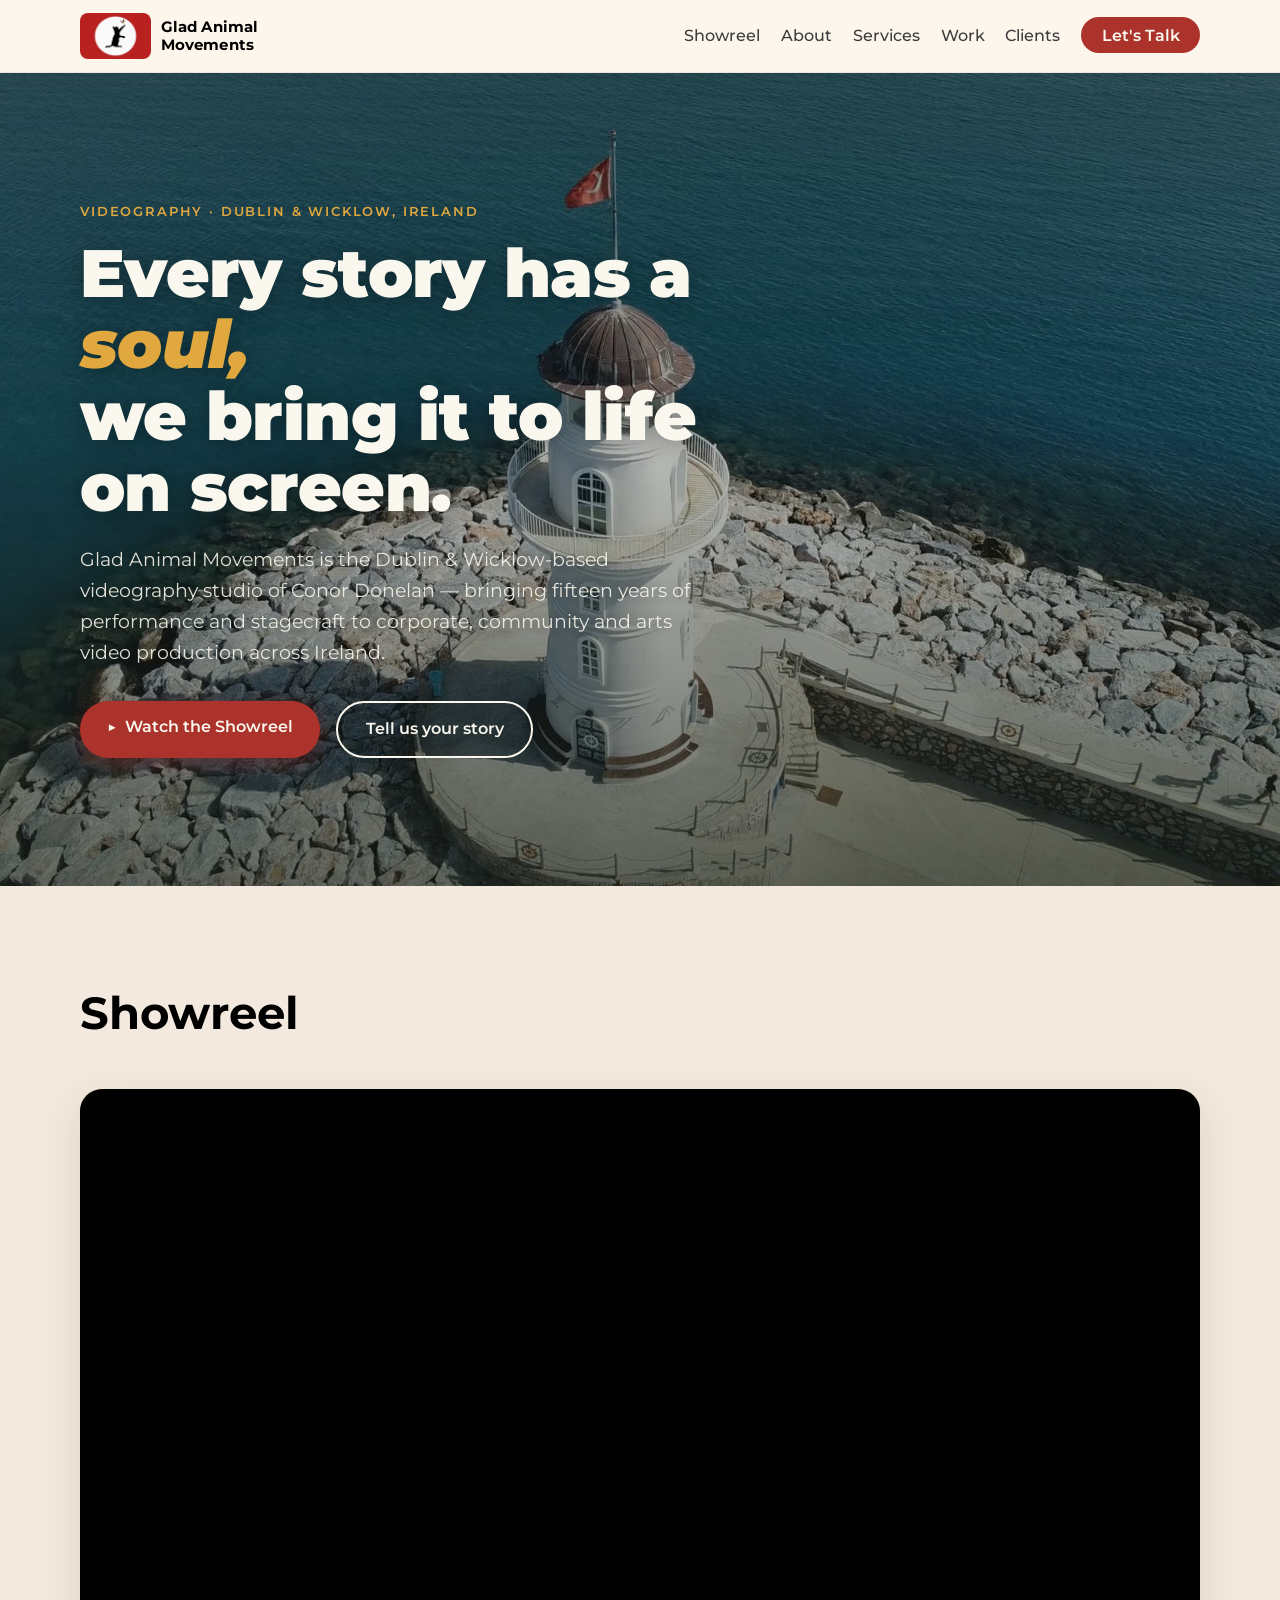
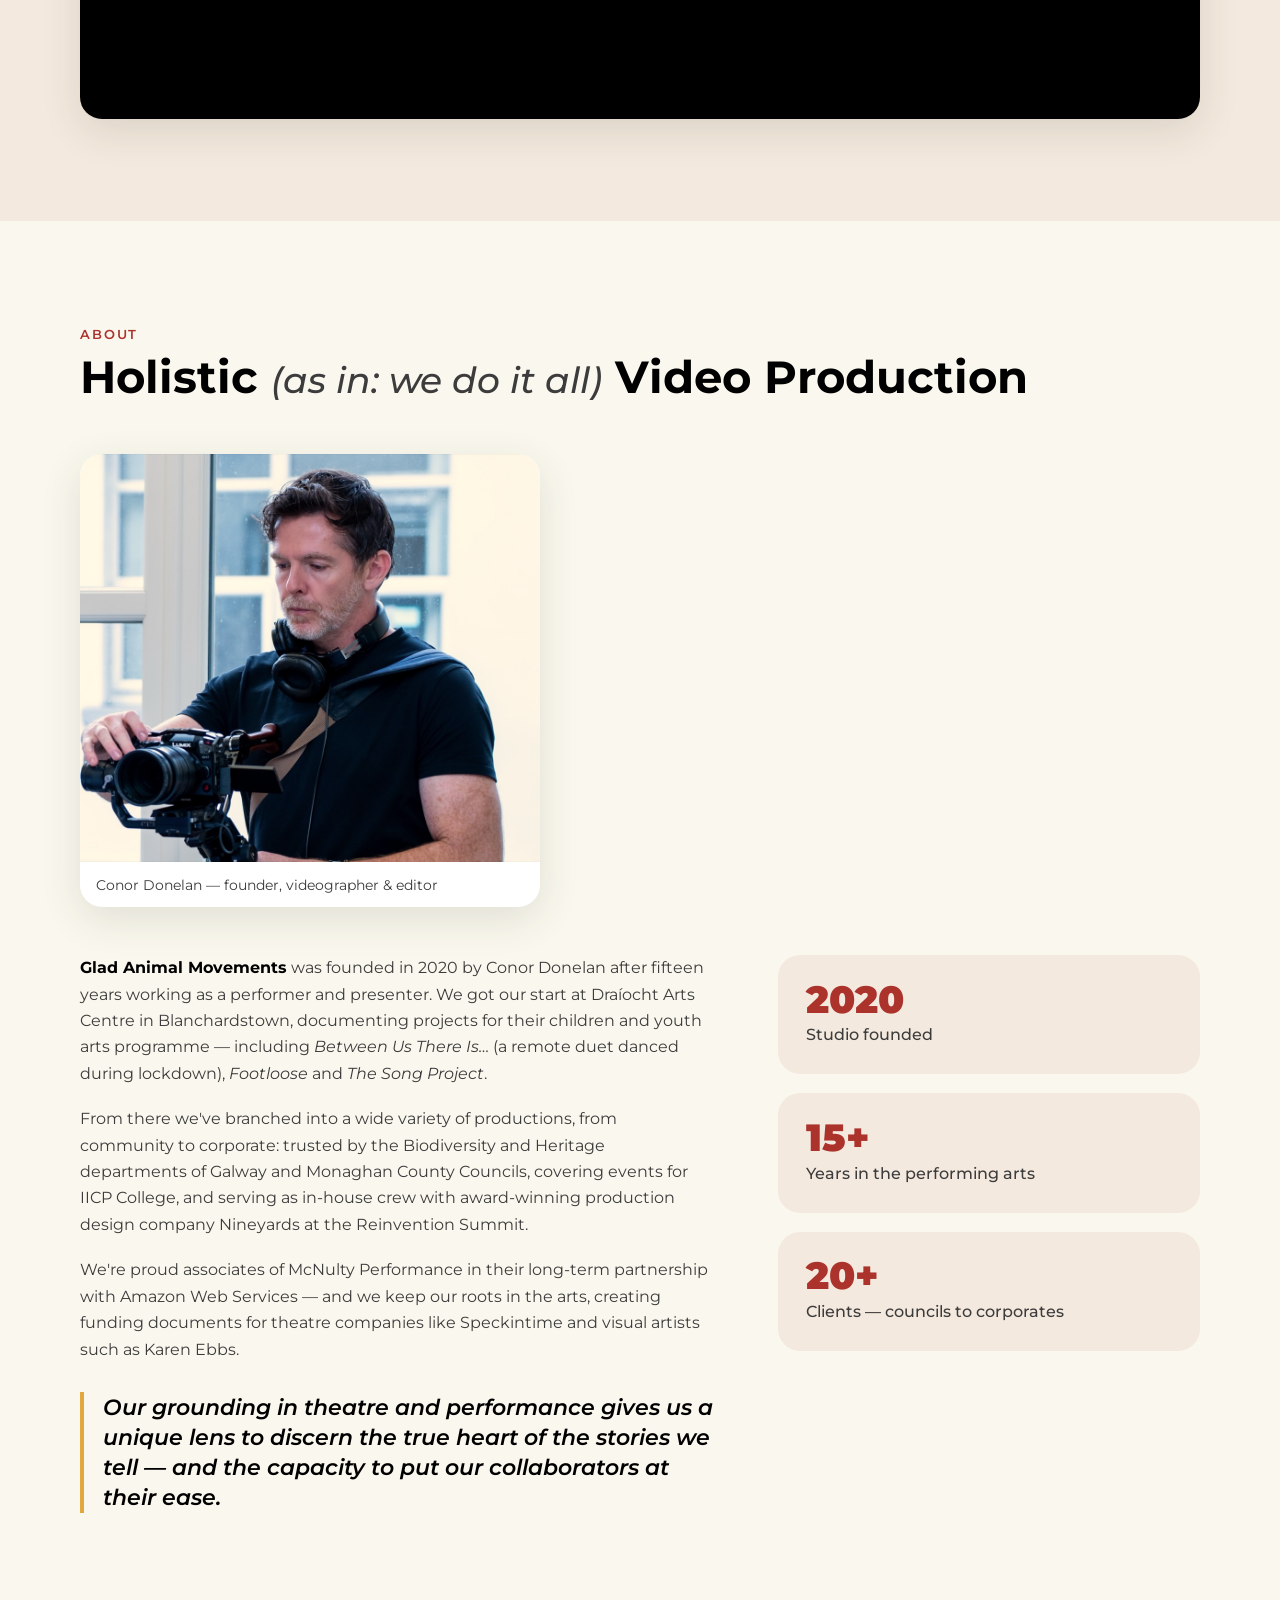
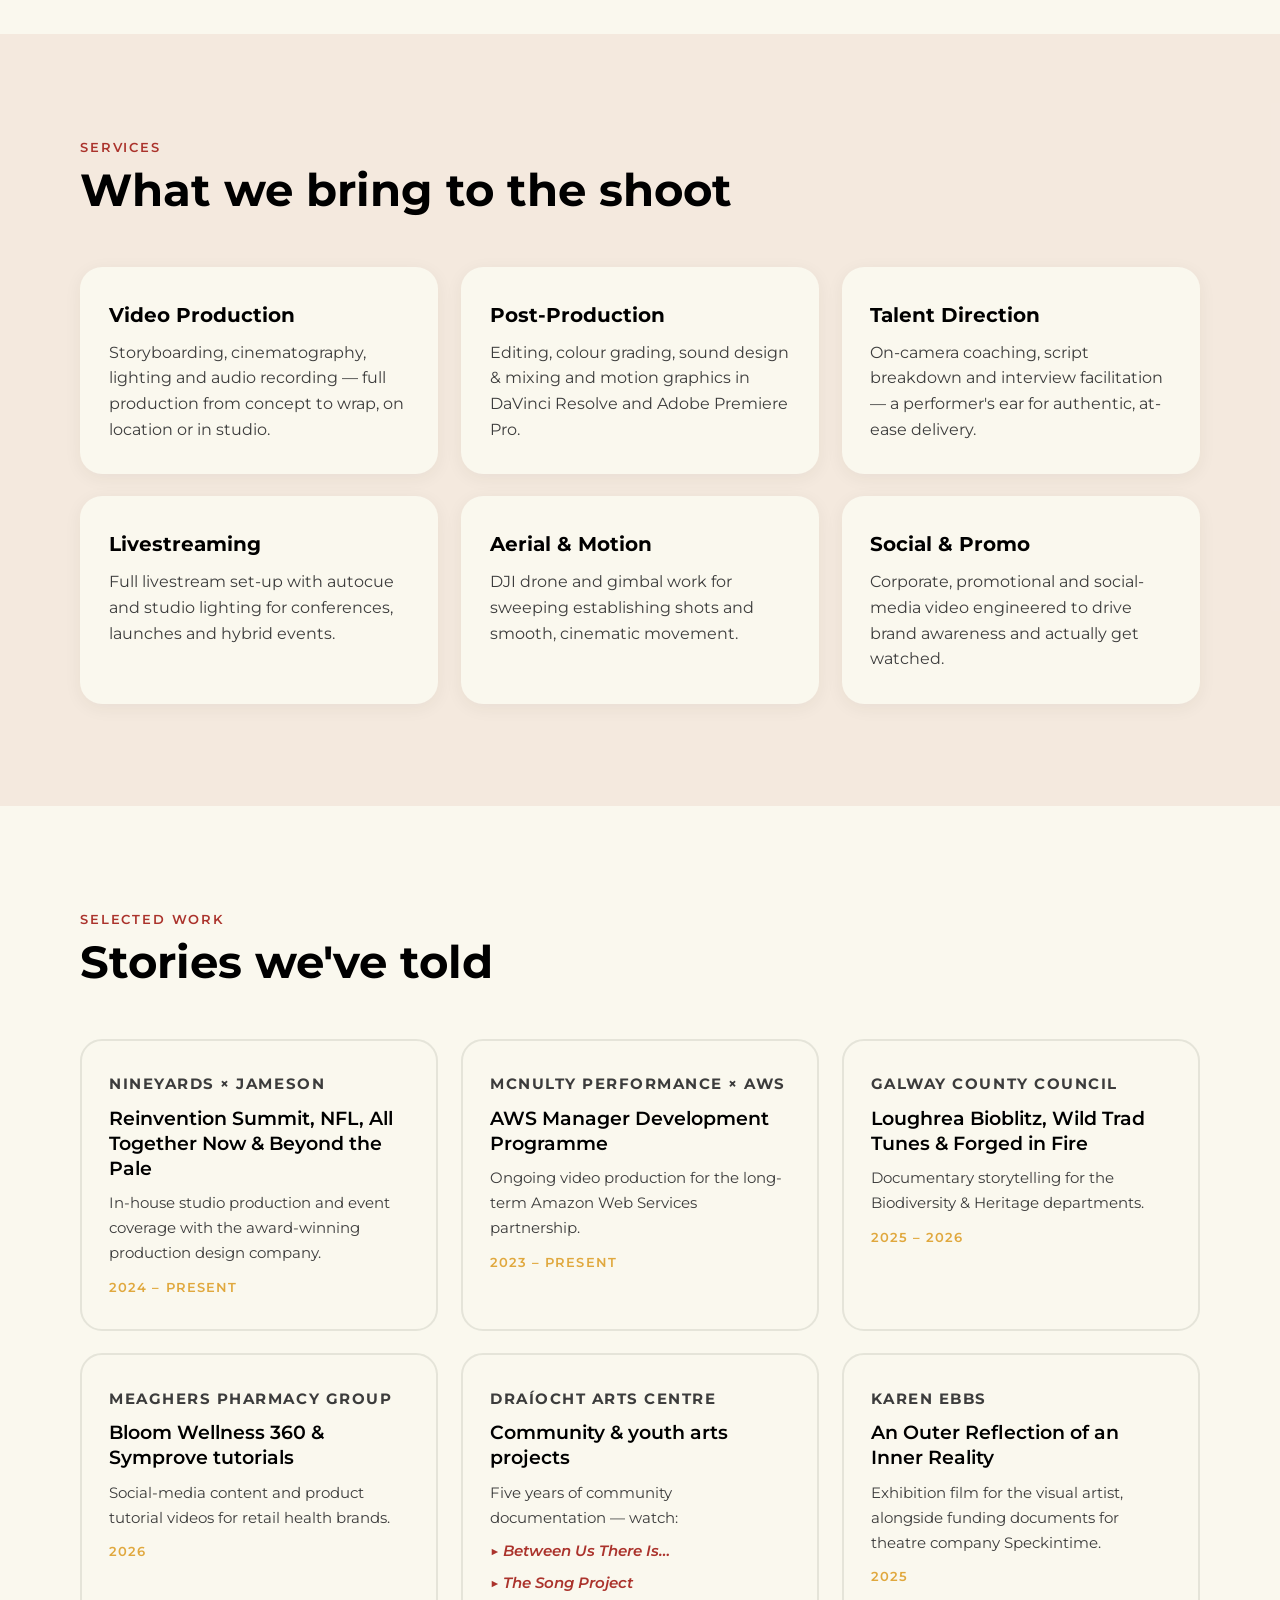
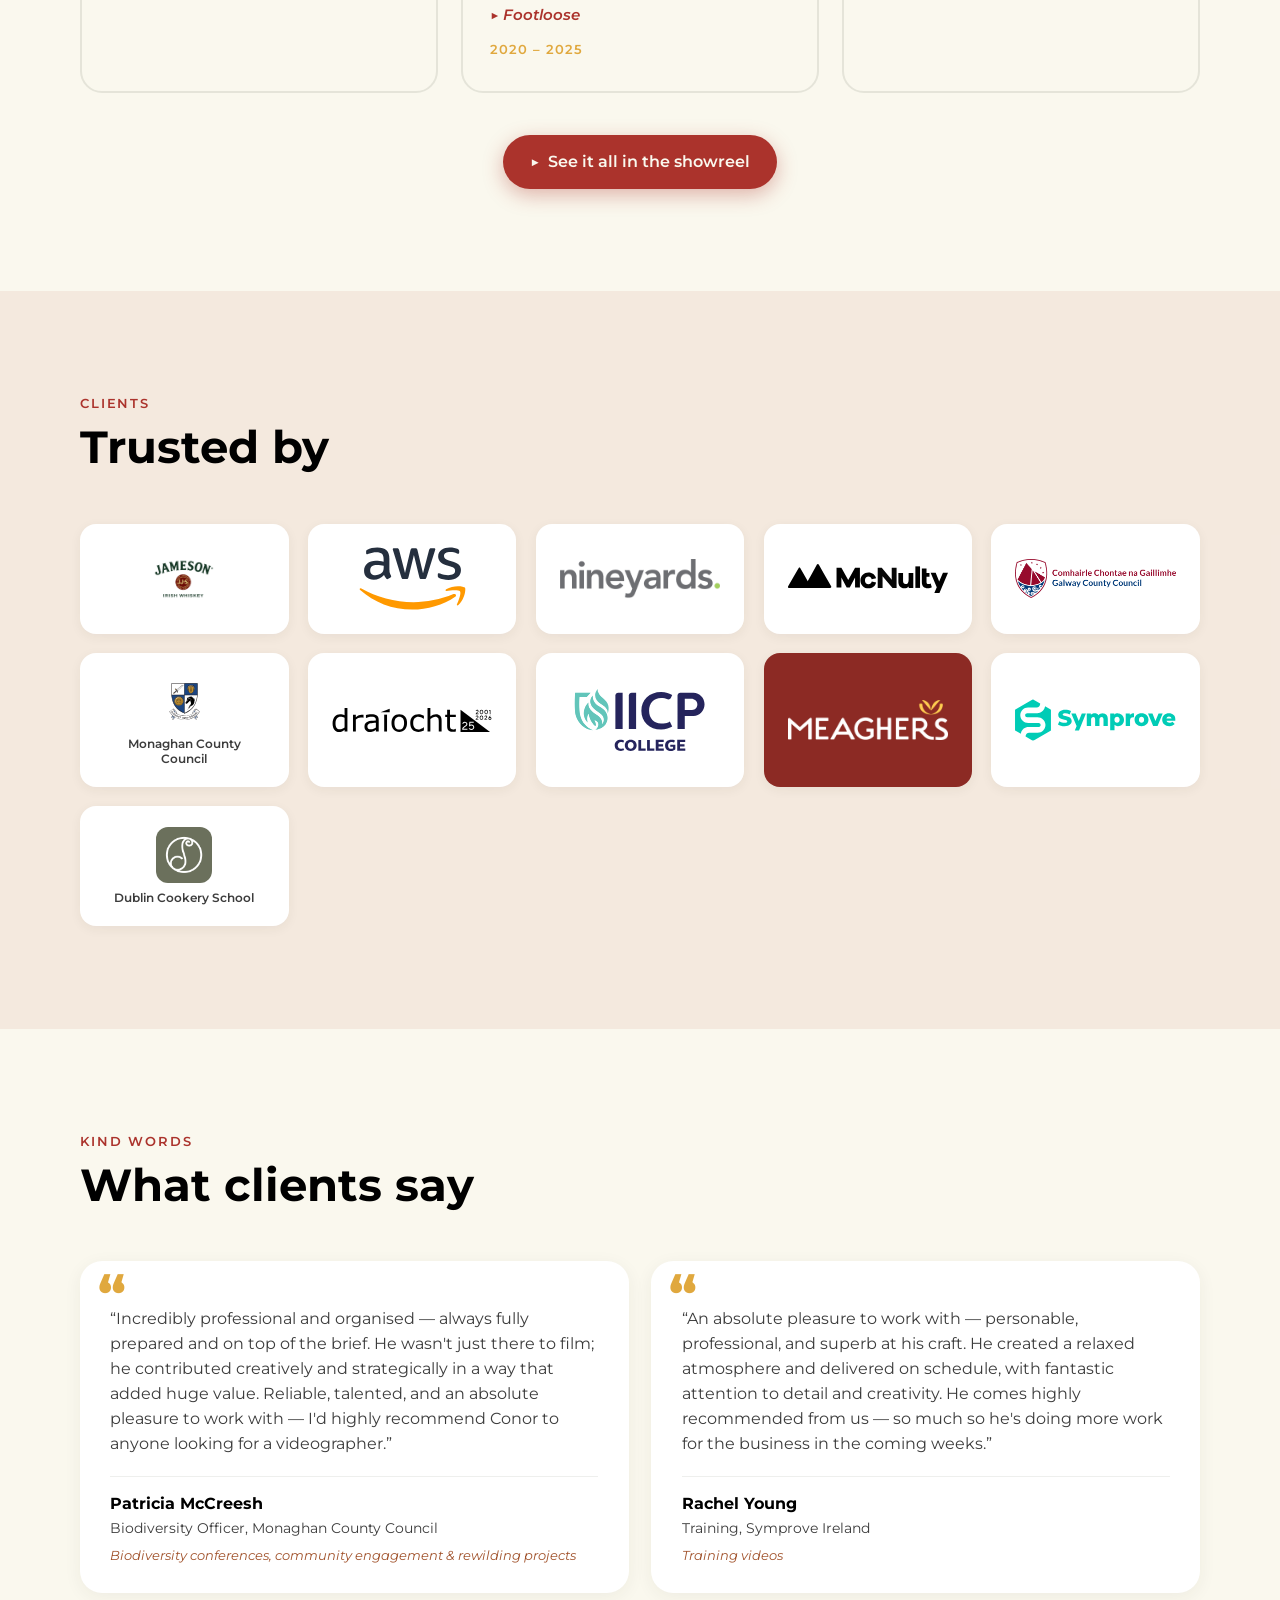
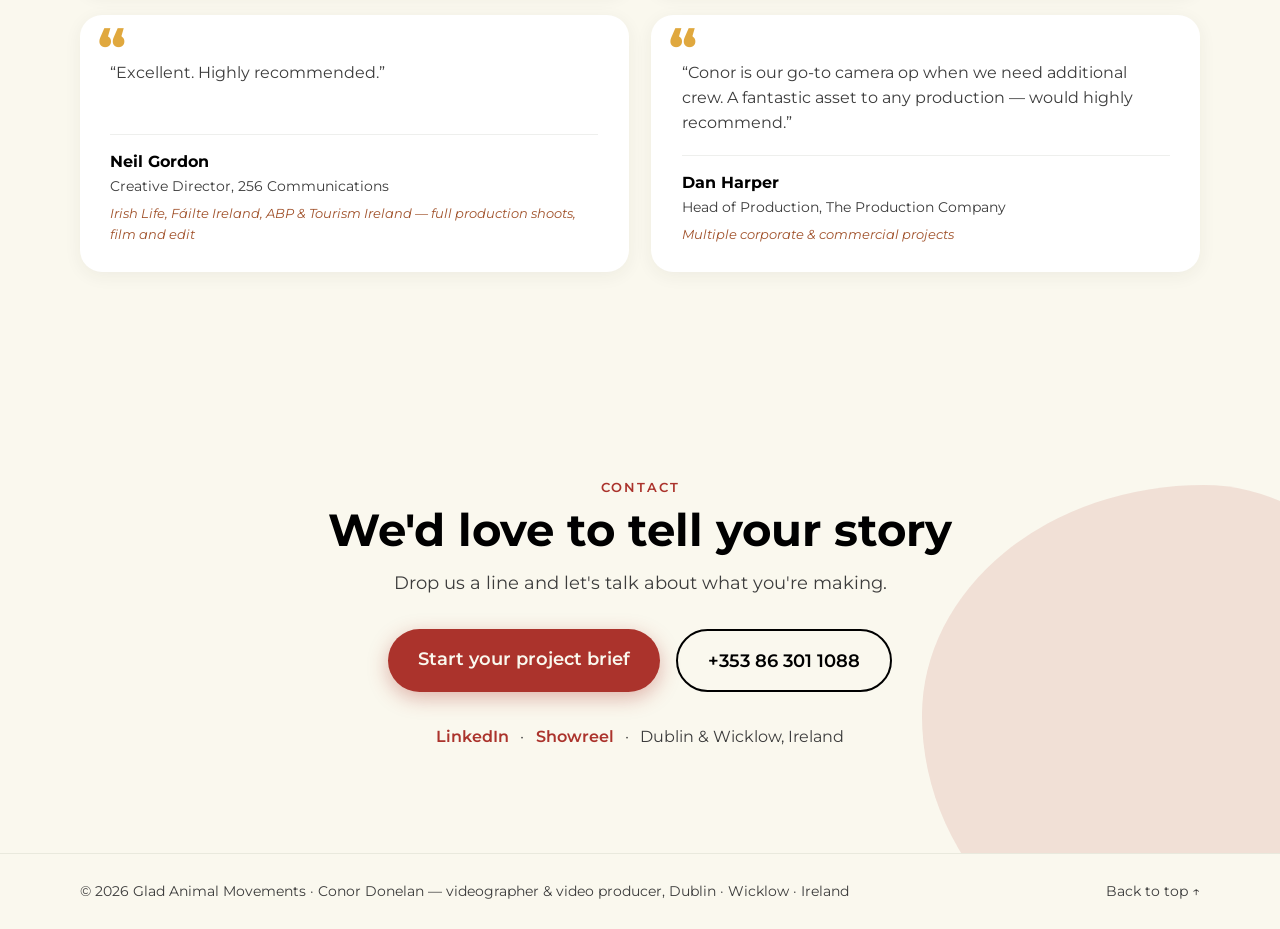
==== index.html @ 817c76c3 "Clients: add Dublin Cookery School; label non-wordmark logos Co-Authored-By: Claude Fable 5 <noreply" ====
<!DOCTYPE html>
<html lang="en">
<head>
  <meta charset="UTF-8">
  <meta name="viewport" content="width=device-width, initial-scale=1.0">
  <title>Videographer &amp; Video Production Ireland | Glad Animal Movements — Dublin &amp; Wicklow</title>
  <meta name="description" content="Videographer and video production studio in Dublin & Wicklow, filming across Ireland. Corporate video, event coverage, documentaries, drone filming and livestreaming by Conor Donelan — trusted by Jameson, AWS and Irish county councils.">
  <link rel="canonical" href="https://gam-creative.com/">
  <link rel="icon" href="assets/favicon.svg" type="image/svg+xml">

  <!-- Social share preview -->
  <meta property="og:type" content="website">
  <meta property="og:url" content="https://gam-creative.com/">
  <meta property="og:site_name" content="Glad Animal Movements">
  <meta property="og:title" content="Videographer & Video Production Ireland | Glad Animal Movements">
  <meta property="og:description" content="Corporate video, event coverage, documentaries, drone filming and livestreaming — Dublin, Wicklow and across Ireland. Trusted by Jameson, AWS and Irish county councils.">
  <meta property="og:image" content="https://gam-creative.com/assets/logo.jpg">
  <meta name="twitter:card" content="summary_large_image">
  <meta name="twitter:title" content="Videographer & Video Production Ireland | Glad Animal Movements">
  <meta name="twitter:description" content="Corporate video, event coverage, documentaries, drone filming and livestreaming — Dublin, Wicklow and across Ireland.">
  <meta name="twitter:image" content="https://gam-creative.com/assets/logo.jpg">

  <!-- Structured data for search engines -->
  <script type="application/ld+json">
  {
    "@context": "https://schema.org",
    "@graph": [
      {
        "@type": "ProfessionalService",
        "@id": "https://gam-creative.com/#business",
        "name": "Glad Animal Movements",
        "alternateName": "GAM Creative",
        "description": "Videographer and video production studio based in Dublin & Wicklow, filming across Ireland. Corporate video, event coverage, biodiversity and heritage documentaries, drone filming, livestreaming and post-production.",
        "url": "https://gam-creative.com/",
        "logo": "https://gam-creative.com/assets/logo.jpg",
        "image": "https://gam-creative.com/assets/logo.jpg",
        "telephone": "+353 86 301 1088",
        "founder": { "@type": "Person", "name": "Conor Donelan", "jobTitle": "Videographer & Editor" },
        "foundingDate": "2020",
        "address": { "@type": "PostalAddress", "addressRegion": "Wicklow", "addressCountry": "IE" },
        "areaServed": [
          { "@type": "Country", "name": "Ireland" },
          { "@type": "City", "name": "Dublin" },
          { "@type": "AdministrativeArea", "name": "County Wicklow" }
        ],
        "knowsAbout": ["corporate video production", "event videography", "documentary filmmaking", "drone filming", "livestreaming", "video editing", "colour grading"],
        "sameAs": [
          "https://www.linkedin.com/in/conor-donelan-a58854247/",
          "https://vimeo.com/user62782080"
        ]
      },
      {
        "@type": "VideoObject",
        "name": "Glad Animal Movements — Showreel June 2026",
        "description": "Two-minute showreel of corporate, event, arts and documentary videography across Ireland by Glad Animal Movements.",
        "thumbnailUrl": "https://i.vimeocdn.com/video/2181168473-981fce8f7e7a1951ee4397e68d2c6ff94ec7bf97075fd7082a6d319d7a3ed43b-d_295x166",
        "uploadDate": "2026-07-18",
        "duration": "PT1M59S",
        "embedUrl": "https://player.vimeo.com/video/1211078643",
        "publisher": { "@id": "https://gam-creative.com/#business" }
      }
    ]
  }
  </script>
  <link rel="preconnect" href="https://fonts.googleapis.com">
  <link rel="preconnect" href="https://fonts.gstatic.com" crossorigin>
  <link href="https://fonts.googleapis.com/css2?family=Montserrat:ital,wght@0,400;0,500;0,600;0,700;0,800;0,900;1,600;1,700&display=swap" rel="stylesheet">
  <link rel="stylesheet" href="css/style.css">
</head>
<body>

  <!-- ============ NAV ============ -->
  <header class="site-header">
    <nav class="nav container" aria-label="Main navigation">
      <a href="#top" class="nav__brand">
        <span class="nav__brand-mark" aria-hidden="true">
          <img src="assets/logo.jpg" alt="">
        </span>
        <span class="nav__brand-text">Glad Animal<br>Movements</span>
      </a>
      <button class="nav__toggle" aria-expanded="false" aria-controls="nav-menu" aria-label="Toggle menu">
        <span></span><span></span><span></span>
      </button>
      <ul class="nav__menu" id="nav-menu">
        <li><a href="#showreel">Showreel</a></li>
        <li><a href="#about">About</a></li>
        <li><a href="#services">Services</a></li>
        <li><a href="#work">Work</a></li>
        <li><a href="#clients">Clients</a></li>
        <li><a href="#contact" class="nav__cta">Let's Talk</a></li>
      </ul>
    </nav>
  </header>

  <main id="top">

    <!-- ============ HERO ============ -->
    <section class="hero">
      <video class="hero__video" autoplay muted loop playsinline preload="auto"
             poster="assets/hero-lighthouse-poster.jpg"
             aria-hidden="true" tabindex="-1">
        <source src="assets/hero-lighthouse.mp4" type="video/mp4">
      </video>
      <div class="container hero__inner">
        <div class="hero__copy reveal">
          <p class="hero__kicker">Videography · Dublin &amp; Wicklow, Ireland</p>
          <h1 class="hero__title">Every story has a <em>soul,</em><br>we bring it to life on screen.</h1>
          <p class="hero__sub">Glad Animal Movements is the Dublin &amp; Wicklow-based videography studio of Conor Donelan — bringing fifteen years of performance and stagecraft to corporate, community and arts video production across Ireland.</p>
          <div class="hero__actions">
            <a class="btn btn--primary" href="#showreel">▶&nbsp; Watch the Showreel</a>
            <a class="btn btn--ghost" href="#contact">Tell us your story</a>
          </div>
        </div>
      </div>
    </section>

    <!-- ============ SHOWREEL ============ -->
    <section class="showreel section section--tint" id="showreel">
      <div class="container">
        <div class="section__head reveal">
          <h2 class="section__title">Showreel</h2>
        </div>
        <div class="showreel__frame reveal">
          <iframe src="https://player.vimeo.com/video/1211078643?dnt=1&title=0&byline=0&portrait=0"
                  title="Glad Animal Movements — Showreel June 2026"
                  allow="autoplay; fullscreen; picture-in-picture"
                  allowfullscreen loading="lazy"></iframe>
        </div>
      </div>
    </section>

    <!-- ============ ABOUT ============ -->
    <section class="about section" id="about">
      <div class="container">
        <div class="section__head reveal">
          <p class="section__kicker">About</p>
          <h2 class="section__title">Holistic <span class="section__title-aside">(as in: we do it all)</span> Video Production</h2>
        </div>
        <figure class="about__photo reveal">
          <img src="assets/conor.jpg" alt="Conor Donelan adjusting a Lumix GH7 camera on a gimbal rig" loading="lazy">
          <figcaption>Conor Donelan — founder, videographer &amp; editor</figcaption>
        </figure>
        <div class="about__grid">
          <div class="about__body reveal">
            <p><strong>Glad Animal Movements</strong> was founded in 2020 by Conor Donelan after fifteen years working as a performer and presenter. We got our start at Draíocht Arts Centre in Blanchardstown, documenting projects for their children and youth arts programme — including <em>Between Us There Is…</em> (a remote duet danced during lockdown), <em>Footloose</em> and <em>The Song Project</em>.</p>
            <p>From there we've branched into a wide variety of productions, from community to corporate: trusted by the Biodiversity and Heritage departments of Galway and Monaghan County Councils, covering events for IICP College, and serving as in-house crew with award-winning production design company Nineyards at the Reinvention Summit.</p>
            <p>We're proud associates of McNulty Performance in their long-term partnership with Amazon Web Services — and we keep our roots in the arts, creating funding documents for theatre companies like Speckintime and visual artists such as Karen Ebbs.</p>
            <p class="about__pull">Our grounding in theatre and performance gives us a unique lens to discern the true heart of the stories we tell — and the capacity to put our collaborators at their ease.</p>
          </div>
          <aside class="about__facts reveal">
            <div class="fact-card">
              <span class="fact-card__num">2020</span>
              <span class="fact-card__label">Studio founded</span>
            </div>
            <div class="fact-card">
              <span class="fact-card__num">15+</span>
              <span class="fact-card__label">Years in the performing arts</span>
            </div>
            <div class="fact-card">
              <span class="fact-card__num">20+</span>
              <span class="fact-card__label">Clients — councils to corporates</span>
            </div>
          </aside>
        </div>
      </div>
    </section>

    <!-- ============ SERVICES ============ -->
    <section class="services section section--tint" id="services">
      <div class="container">
        <div class="section__head reveal">
          <p class="section__kicker">Services</p>
          <h2 class="section__title">What we bring to the shoot</h2>
        </div>
        <div class="services__grid">
          <article class="service-card reveal">
            <h3>Video Production</h3>
            <p>Storyboarding, cinematography, lighting and audio recording — full production from concept to wrap, on location or in studio.</p>
          </article>
          <article class="service-card reveal">
            <h3>Post-Production</h3>
            <p>Editing, colour grading, sound design &amp; mixing and motion graphics in DaVinci Resolve and Adobe Premiere Pro.</p>
          </article>
          <article class="service-card reveal">
            <h3>Talent Direction</h3>
            <p>On-camera coaching, script breakdown and interview facilitation — a performer's ear for authentic, at-ease delivery.</p>
          </article>
          <article class="service-card reveal">
            <h3>Livestreaming</h3>
            <p>Full livestream set-up with autocue and studio lighting for conferences, launches and hybrid events.</p>
          </article>
          <article class="service-card reveal">
            <h3>Aerial &amp; Motion</h3>
            <p>DJI drone and gimbal work for sweeping establishing shots and smooth, cinematic movement.</p>
          </article>
          <article class="service-card reveal">
            <h3>Social &amp; Promo</h3>
            <p>Corporate, promotional and social-media video engineered to drive brand awareness and actually get watched.</p>
          </article>
        </div>
      </div>
    </section>

    <!-- ============ WORK ============ -->
    <section class="work section" id="work">
      <div class="container">
        <div class="section__head reveal">
          <p class="section__kicker">Selected Work</p>
          <h2 class="section__title">Stories we've told</h2>
        </div>
        <div class="work__grid">
          <article class="work-card reveal">
            <p class="work-card__client">Nineyards × Jameson</p>
            <h3>Reinvention Summit, NFL, All Together Now &amp; Beyond the Pale</h3>
            <p>In-house studio production and event coverage with the award-winning production design company. <span class="work-card__year">2024 – present</span></p>
          </article>
          <article class="work-card reveal">
            <p class="work-card__client">McNulty Performance × AWS</p>
            <h3>AWS Manager Development Programme</h3>
            <p>Ongoing video production for the long-term Amazon Web Services partnership. <span class="work-card__year">2023 – present</span></p>
          </article>
          <article class="work-card reveal">
            <p class="work-card__client">Galway County Council</p>
            <h3>Loughrea Bioblitz, Wild Trad Tunes &amp; Forged in Fire</h3>
            <p>Documentary storytelling for the Biodiversity &amp; Heritage departments. <span class="work-card__year">2025 – 2026</span></p>
          </article>
          <article class="work-card reveal">
            <p class="work-card__client">Meaghers Pharmacy Group</p>
            <h3>Bloom Wellness 360 &amp; Symprove tutorials</h3>
            <p>Social-media content and product tutorial videos for retail health brands. <span class="work-card__year">2026</span></p>
          </article>
          <article class="work-card reveal">
            <p class="work-card__client">Draíocht Arts Centre</p>
            <h3>Community &amp; youth arts projects</h3>
            <p>Five years of community documentation — watch:</p>
            <ul class="work-card__films">
              <li><a href="https://www.youtube.com/watch?v=sioF_6fbyzg" target="_blank" rel="noopener">▶ <em>Between Us There Is…</em></a></li>
              <li><a href="https://www.youtube.com/watch?v=dWjPK2W3IvA" target="_blank" rel="noopener">▶ <em>The Song Project</em></a></li>
              <li><a href="https://www.youtube.com/watch?v=deN2420q04Y" target="_blank" rel="noopener">▶ <em>Footloose</em></a></li>
            </ul>
            <p><span class="work-card__year">2020 – 2025</span></p>
          </article>
          <article class="work-card reveal">
            <p class="work-card__client">Karen Ebbs</p>
            <h3>An Outer Reflection of an Inner Reality</h3>
            <p>Exhibition film for the visual artist, alongside funding documents for theatre company Speckintime. <span class="work-card__year">2025</span></p>
          </article>
        </div>
        <p class="work__more reveal">
          <a class="btn btn--primary" href="#showreel">▶&nbsp; See it all in the showreel</a>
        </p>
      </div>
    </section>

    <!-- ============ CLIENTS ============ -->
    <section class="clients section section--tint" id="clients">
      <div class="container">
        <div class="section__head reveal">
          <p class="section__kicker">Clients</p>
          <h2 class="section__title">Trusted by</h2>
        </div>
        <ul class="clients__logos reveal">
          <li class="client-logo"><img src="assets/logos/jameson.png" alt="Jameson Irish Whiskey" loading="lazy"></li>
          <li class="client-logo"><img src="assets/logos/aws.svg" alt="Amazon Web Services" loading="lazy"></li>
          <li class="client-logo"><img src="assets/logos/nineyards.png" alt="Nineyards" loading="lazy"></li>
          <li class="client-logo"><img src="assets/logos/mcnulty.svg" alt="McNulty Performance" loading="lazy"></li>
          <li class="client-logo"><img src="assets/logos/galway-coco.png" alt="Galway County Council" loading="lazy"></li>
          <li class="client-logo"><img src="assets/logos/monaghan-coco.svg" alt="" loading="lazy"><span class="client-logo__label">Monaghan County Council</span></li>
          <li class="client-logo"><img src="assets/logos/draiocht.svg" alt="Draíocht Arts Centre" loading="lazy"></li>
          <li class="client-logo"><img src="assets/logos/iicp.svg" alt="IICP College" loading="lazy"></li>
          <li class="client-logo client-logo--dark"><img src="assets/logos/meaghers-white.png" alt="Meaghers Pharmacy" loading="lazy"></li>
          <li class="client-logo"><img src="assets/logos/symprove.svg" alt="Symprove" loading="lazy"></li>
          <li class="client-logo client-logo--tall"><img src="assets/logos/dublin-cookery-school.png" alt="" loading="lazy"><span class="client-logo__label">Dublin Cookery School</span></li>
        </ul>
      </div>
    </section>

    <!-- ============ TESTIMONIALS ============ -->
    <section class="quotes section" id="kind-words">
      <div class="container">
        <div class="section__head reveal">
          <p class="section__kicker">Kind Words</p>
          <h2 class="section__title">What clients say</h2>
        </div>
        <div class="quotes__grid">
          <blockquote class="quote-card reveal">
            <p>“Incredibly professional and organised — always fully prepared and on top of the brief. He wasn't just there to film; he contributed creatively and strategically in a way that added huge value. Reliable, talented, and an absolute pleasure to work with — I'd highly recommend Conor to anyone looking for a videographer.”</p>
            <footer>
              <cite>Patricia McCreesh</cite>
              <span>Biodiversity Officer, Monaghan County Council</span>
              <span class="quote-card__projects">Biodiversity conferences, community engagement &amp; rewilding projects</span>
            </footer>
          </blockquote>
          <blockquote class="quote-card reveal">
            <p>“An absolute pleasure to work with — personable, professional, and superb at his craft. He created a relaxed atmosphere and delivered on schedule, with fantastic attention to detail and creativity. He comes highly recommended from us — so much so he's doing more work for the business in the coming weeks.”</p>
            <footer>
              <cite>Rachel Young</cite>
              <span>Training, Symprove Ireland</span>
              <span class="quote-card__projects">Training videos</span>
            </footer>
          </blockquote>
          <blockquote class="quote-card reveal">
            <p>“Excellent. Highly recommended.”</p>
            <footer>
              <cite>Neil Gordon</cite>
              <span>Creative Director, 256 Communications</span>
              <span class="quote-card__projects">Irish Life, Fáilte Ireland, ABP &amp; Tourism Ireland — full production shoots, film and edit</span>
            </footer>
          </blockquote>
          <blockquote class="quote-card reveal">
            <p>“Conor is our go-to camera op when we need additional crew. A fantastic asset to any production — would highly recommend.”</p>
            <footer>
              <cite>Dan Harper</cite>
              <span>Head of Production, The Production Company</span>
              <span class="quote-card__projects">Multiple corporate &amp; commercial projects</span>
            </footer>
          </blockquote>
        </div>
      </div>
    </section>

    <!-- ============ CONTACT ============ -->
    <section class="contact section" id="contact">
      <div class="contact__blob" aria-hidden="true"></div>
      <div class="container contact__inner">
        <div class="section__head reveal">
          <p class="section__kicker">Contact</p>
          <h2 class="section__title">We'd love to tell your story</h2>
          <p class="contact__sub">Drop us a line and let's talk about what you're making.</p>
        </div>
        <div class="contact__actions reveal">
          <a class="btn btn--primary btn--big" href="onboarding">Start your project brief</a>
          <a class="btn btn--ghost btn--big" href="tel:+353863011088">+353 86 301 1088</a>
        </div>
        <p class="contact__links reveal">
          <a href="https://www.linkedin.com/in/conor-donelan-a58854247/" target="_blank" rel="noopener">LinkedIn</a>
          <span aria-hidden="true">·</span>
          <a href="#showreel">Showreel</a>
          <span aria-hidden="true">·</span>
          <span>Dublin &amp; Wicklow, Ireland</span>
        </p>
      </div>
    </section>

  </main>

  <footer class="site-footer">
    <div class="container site-footer__inner">
      <p>© <span id="year">2026</span> Glad Animal Movements · Conor Donelan — videographer &amp; video producer, Dublin · Wicklow · Ireland</p>
      <p><a href="#top">Back to top ↑</a></p>
    </div>
  </footer>

  <script src="js/main.js"></script>
</body>
</html>
---- css/style.css ----
/* ============================================================
   Glad Animal Movements — warm, bright, playful
   ============================================================ */

:root {
  --cream: #faf8ee;
  --red-tint: rgba(171, 51, 44, 0.08); /* translucent wash of the logo's brick red */
  --brand: #ab332c; /* logo brick red */
  --brand-dark: #8c2a24;
  --sun: #e0a83e;
  --clay: #a0512a;
  --ink: #000000;
  --ink-soft: #3c3c3c;

  --font-display: "Montserrat", -apple-system, BlinkMacSystemFont, "Segoe UI", sans-serif;
  --font-body: "Montserrat", -apple-system, BlinkMacSystemFont, "Segoe UI", sans-serif;

  --radius: 22px;
  --shadow: 0 12px 40px rgba(45, 53, 36, 0.12);
}

* { margin: 0; padding: 0; box-sizing: border-box; }

html { scroll-behavior: smooth; }

body {
  font-family: var(--font-body);
  background: var(--cream);
  color: var(--ink);
  line-height: 1.65;
  -webkit-font-smoothing: antialiased;
  overflow-x: hidden;
}

img, svg { max-width: 100%; display: block; }

.container {
  width: min(1120px, 92%);
  margin-inline: auto;
}

/* ============ Buttons ============ */
.btn {
  display: inline-block;
  font-weight: 600;
  text-decoration: none;
  padding: 0.85em 1.7em;
  border-radius: 999px;
  transition: transform 0.2s ease, box-shadow 0.2s ease, background 0.2s ease;
}
.btn--primary {
  background: var(--brand);
  color: var(--cream);
  box-shadow: 0 6px 20px rgba(171, 51, 44, 0.35);
}
.btn--primary:hover {
  background: var(--brand-dark);
  transform: translateY(-2px);
  box-shadow: 0 10px 26px rgba(171, 51, 44, 0.45);
}
.btn--ghost {
  color: var(--ink);
  border: 2px solid var(--ink);
}
.btn--ghost:hover {
  background: var(--ink);
  color: var(--cream);
  transform: translateY(-2px);
}
.btn--big { font-size: 1.1rem; }

/* ============ Header / Nav ============ */
.site-header {
  position: sticky;
  top: 0;
  z-index: 50;
  background: rgba(253, 246, 236, 0.92);
  backdrop-filter: blur(10px);
  border-bottom: 1px solid rgba(45, 53, 36, 0.08);
}

.nav {
  display: flex;
  align-items: center;
  justify-content: space-between;
  padding-block: 0.8rem;
  gap: 1rem;
}

.nav__brand {
  display: flex;
  align-items: center;
  gap: 0.6rem;
  text-decoration: none;
  color: var(--ink);
}
.nav__brand-mark img {
  height: 46px;
  width: auto;
  border-radius: 8px;
  display: block;
}
.nav__brand-text {
  font-family: var(--font-display);
  font-weight: 700;
  font-size: 0.95rem;
  line-height: 1.15;
  letter-spacing: 0.01em;
}

.nav__menu {
  display: flex;
  align-items: center;
  gap: 1.3rem;
  list-style: none;
}
.nav__menu a {
  text-decoration: none;
  color: var(--ink-soft);
  font-weight: 500;
  font-size: 0.98rem;
  white-space: nowrap;
  transition: color 0.2s ease;
}
.nav__menu a:hover { color: var(--brand); }
.nav__menu a.nav__cta {
  background: var(--brand);
  color: var(--cream);
  padding: 0.55em 1.3em;
  border-radius: 999px;
  font-weight: 600;
}
.nav__menu a.nav__cta:hover { background: var(--brand-dark); }

.nav__toggle {
  display: none;
  flex-direction: column;
  gap: 5px;
  background: none;
  border: none;
  cursor: pointer;
  padding: 8px;
}
.nav__toggle span {
  display: block;
  width: 24px;
  height: 3px;
  border-radius: 2px;
  background: var(--ink);
  transition: transform 0.25s ease, opacity 0.25s ease;
}
.nav__toggle[aria-expanded="true"] span:nth-child(1) { transform: translateY(8px) rotate(45deg); }
.nav__toggle[aria-expanded="true"] span:nth-child(2) { opacity: 0; }
.nav__toggle[aria-expanded="true"] span:nth-child(3) { transform: translateY(-8px) rotate(-45deg); }

/* ============ Hero (full-bleed video) ============ */
.hero {
  position: relative;
  min-height: clamp(540px, 88vh, 900px);
  display: flex;
  align-items: center;
  padding-block: clamp(5rem, 10vw, 8rem);
  overflow: hidden;
  color: var(--cream);
}

.hero__video {
  position: absolute;
  inset: 0;
  width: 100%;
  height: 100%;
  object-fit: cover;
  z-index: -2;
}

/* legibility overlay over the footage */
.hero::after {
  content: "";
  position: absolute;
  inset: 0;
  z-index: -1;
  background: linear-gradient(
    180deg,
    rgba(20, 28, 16, 0.55) 0%,
    rgba(20, 28, 16, 0.3) 45%,
    rgba(20, 28, 16, 0.65) 100%
  );
}

.hero__inner { width: min(1120px, 92%); }

.hero__copy { max-width: 40em; }

.hero__kicker {
  font-weight: 600;
  text-transform: uppercase;
  letter-spacing: 0.14em;
  font-size: 0.82rem;
  color: var(--sun);
  margin-bottom: 1rem;
}

.hero__title {
  font-family: var(--font-display);
  font-weight: 900;
  font-size: clamp(2.4rem, 5.4vw, 4.2rem);
  line-height: 1.06;
  letter-spacing: -0.01em;
  margin-bottom: 1.3rem;
  text-shadow: 0 2px 24px rgba(0, 0, 0, 0.35);
}
.hero__title em {
  font-style: italic;
  color: var(--sun);
}

.hero__sub {
  font-size: clamp(1.02rem, 1.6vw, 1.18rem);
  color: rgba(250, 248, 238, 0.88);
  max-width: 34em;
  margin-bottom: 2rem;
  text-shadow: 0 1px 12px rgba(0, 0, 0, 0.3);
}

.hero__actions {
  display: flex;
  flex-wrap: wrap;
  gap: 1rem;
}

/* ghost button needs to read against footage */
.hero .btn--ghost {
  color: var(--cream);
  border-color: var(--cream);
}
.hero .btn--ghost:hover {
  background: var(--cream);
  color: var(--ink);
}

/* ============ Sections (shared) ============ */
.section { padding-block: clamp(4rem, 8vw, 6.5rem); }
.section--tint { background: var(--red-tint); }

.section__head { margin-bottom: clamp(2rem, 4vw, 3.2rem); }
.section__kicker {
  font-weight: 600;
  text-transform: uppercase;
  letter-spacing: 0.14em;
  font-size: 0.82rem;
  color: var(--brand);
  margin-bottom: 0.5rem;
}
.section__title {
  font-family: var(--font-display);
  font-weight: 700;
  font-size: clamp(1.9rem, 3.6vw, 2.8rem);
  line-height: 1.1;
}
.section__title-aside {
  font-size: 0.8em;
  font-weight: 500;
  font-style: italic;
  color: var(--ink-soft);
}

/* ============ Showreel ============ */
.showreel__frame {
  aspect-ratio: 16 / 9;
  border-radius: var(--radius);
  overflow: hidden;
  box-shadow: var(--shadow);
  background: #000;
}
.showreel__frame iframe {
  width: 100%;
  height: 100%;
  border: 0;
  display: block;
}

/* ============ About ============ */
.about__grid {
  display: grid;
  grid-template-columns: 1.5fr 1fr;
  gap: clamp(2rem, 5vw, 4rem);
  align-items: start;
}
.about__body p { margin-bottom: 1.2rem; color: var(--ink-soft); }
.about__body strong { color: var(--ink); }
.about__pull {
  font-family: var(--font-display);
  font-size: 1.35rem;
  font-weight: 600;
  font-style: italic;
  line-height: 1.4;
  color: var(--ink) !important;
  border-left: 4px solid var(--sun);
  padding-left: 1.2rem;
  margin-top: 1.8rem;
}

.about__facts {
  display: grid;
  gap: 1.2rem;
}
.about__photo {
  border-radius: var(--radius);
  overflow: hidden;
  box-shadow: var(--shadow);
  background: #fff;
  max-width: 460px;
  margin-bottom: clamp(2rem, 4vw, 3rem);
}
.about__photo img {
  width: 100%;
  display: block;
}
.about__photo figcaption {
  font-size: 0.85rem;
  color: var(--ink-soft);
  padding: 0.7rem 1rem;
}
.fact-card {
  background: var(--red-tint);
  border-radius: var(--radius);
  padding: 1.6rem 1.8rem;
  display: grid;
  gap: 0.2rem;
}
.fact-card__num {
  font-family: var(--font-display);
  font-weight: 900;
  font-size: 2.4rem;
  color: var(--brand);
  line-height: 1;
}
.fact-card__label {
  color: var(--ink-soft);
  font-weight: 500;
}

/* ============ Services ============ */
.services__grid {
  display: grid;
  grid-template-columns: repeat(3, 1fr);
  gap: 1.4rem;
}
.service-card {
  background: var(--cream);
  border-radius: var(--radius);
  padding: 2rem 1.8rem;
  box-shadow: 0 4px 18px rgba(45, 53, 36, 0.06);
  transition: transform 0.22s ease, box-shadow 0.22s ease;
}
.service-card:hover {
  transform: translateY(-5px);
  box-shadow: var(--shadow);
}
.service-card h3 {
  font-family: var(--font-display);
  font-weight: 700;
  font-size: 1.25rem;
  margin-bottom: 0.5rem;
}
.service-card p { color: var(--ink-soft); font-size: 0.97rem; }

/* ============ Work ============ */
.work__grid {
  display: grid;
  grid-template-columns: repeat(3, 1fr);
  gap: 1.4rem;
}
.work-card {
  border: 2px solid rgba(45, 53, 36, 0.1);
  border-radius: var(--radius);
  padding: 1.9rem 1.7rem;
  transition: border-color 0.22s ease, transform 0.22s ease, background 0.22s ease;
}
.work-card:hover {
  border-color: var(--sun);
  background: #fdfcf2;
  transform: translateY(-4px);
}
.work-card__client {
  font-weight: 700;
  text-transform: uppercase;
  letter-spacing: 0.1em;
  font-size: 0.78rem;
  color: var(--clay);
  margin-bottom: 0.6rem;
}
.work-card h3 {
  font-family: var(--font-display);
  font-weight: 600;
  font-size: 1.2rem;
  line-height: 1.3;
  margin-bottom: 0.6rem;
}
.work-card p { color: var(--ink-soft); font-size: 0.95rem; }
.work-card__films {
  list-style: none;
  margin: 0.5rem 0 0.3rem;
  display: grid;
  gap: 0.35rem;
}
.work-card__films a {
  color: var(--brand);
  font-weight: 600;
  font-size: 0.95rem;
  text-decoration: none;
}
.work-card__films a:hover { text-decoration: underline; }

.work-card__year {
  display: block;
  margin-top: 0.7rem;
  font-size: 0.82rem;
  font-weight: 600;
  color: var(--sun);
  text-transform: uppercase;
  letter-spacing: 0.08em;
}
.work__more { margin-top: 2.6rem; text-align: center; }

/* ============ Clients ============ */
.clients__logos {
  list-style: none;
  display: grid;
  grid-template-columns: repeat(5, 1fr);
  gap: 1.2rem;
}
.client-logo {
  background: #fff;
  border-radius: 16px;
  box-shadow: 0 3px 12px rgba(45, 53, 36, 0.06);
  display: grid;
  place-items: center;
  padding: 1.3rem 1.5rem;
  min-height: 110px;
  transition: transform 0.22s ease, box-shadow 0.22s ease;
}
.client-logo:hover {
  transform: translateY(-4px);
  box-shadow: var(--shadow);
}
.client-logo img {
  max-height: 64px;
  max-width: 100%;
  width: auto;
  object-fit: contain;
}
/* white-only logo artwork needs a dark ground */
.client-logo--dark { background: var(--brand-dark); }
/* square icon marks can use a little more height */
.client-logo--tall img { max-height: 72px; border-radius: 12px; }
/* name labels for marks that aren't self-identifying */
.client-logo__label {
  margin-top: 0.5rem;
  font-size: 0.72rem;
  font-weight: 600;
  color: var(--ink-soft);
  text-align: center;
  line-height: 1.25;
}
.client-logo:has(.client-logo__label) img { max-height: 56px; }

/* ============ Testimonials ============ */
.quotes__grid {
  display: grid;
  grid-template-columns: 1fr 1fr;
  gap: 1.4rem;
}
.quote-card {
  background: #fff;
  border-radius: var(--radius);
  padding: 2rem 1.9rem 1.7rem;
  box-shadow: 0 4px 18px rgba(45, 53, 36, 0.06);
  position: relative;
  display: flex;
  flex-direction: column;
}
.quote-card::before {
  content: "“";
  position: absolute;
  top: 0.4rem;
  left: 1.1rem;
  font-family: var(--font-display);
  font-size: 3.2rem;
  font-weight: 800;
  color: var(--sun);
  line-height: 1;
}
.quote-card p {
  font-size: 0.98rem;
  line-height: 1.6;
  color: var(--ink-soft);
  margin: 0.8rem 0 1.2rem;
  flex: 1;
}
.quote-card footer { border-top: 1px solid rgba(45, 53, 36, 0.08); padding-top: 0.9rem; }
.quote-card cite {
  display: block;
  font-style: normal;
  font-weight: 700;
  color: var(--ink);
}
.quote-card footer span {
  display: block;
  font-size: 0.88rem;
  color: var(--ink-soft);
}
.quote-card__projects {
  margin-top: 0.25rem;
  font-style: italic;
  font-size: 0.8rem !important;
  color: var(--clay) !important;
}

/* ============ Contact ============ */
.contact { position: relative; overflow: hidden; }
.contact__blob {
  position: absolute;
  width: 40vw; height: 40vw;
  min-width: 300px; min-height: 300px;
  background: rgba(171, 51, 44, 0.12);
  border-radius: 55% 45% 40% 60% / 45% 55% 45% 55%;
  right: -12%;
  bottom: -30%;
  z-index: -1;
}
.contact__inner { text-align: center; }
.contact .section__head { margin-bottom: 2rem; }
.contact__sub {
  color: var(--ink-soft);
  font-size: 1.1rem;
  margin-top: 0.8rem;
}
.contact__actions {
  display: flex;
  flex-wrap: wrap;
  justify-content: center;
  gap: 1rem;
  margin-bottom: 2rem;
}
.contact__links {
  color: var(--ink-soft);
  display: flex;
  justify-content: center;
  flex-wrap: wrap;
  gap: 0.7rem;
}
.contact__links a {
  color: var(--brand);
  font-weight: 600;
  text-decoration: none;
}
.contact__links a:hover { text-decoration: underline; }

/* ============ Enquiry page ============ */
.enquiry__inner { max-width: 760px; }
.enquiry__sub { color: var(--ink-soft); margin-top: 0.8rem; }
.enquiry__form { display: grid; gap: 1.6rem; }
.enquiry__section {
  border: 2px solid rgba(45, 53, 36, 0.1);
  border-radius: var(--radius);
  padding: 1.5rem 1.6rem 1.7rem;
}
.enquiry__section legend {
  font-family: var(--font-display);
  font-weight: 700;
  font-size: 1.15rem;
  padding: 0 0.5em;
}
.enquiry__grid {
  display: grid;
  grid-template-columns: 1fr 1fr;
  gap: 1.2rem 1.4rem;
}
.field__hint {
  font-size: 0.83rem;
  color: var(--ink-soft);
  line-height: 1.4;
}
.enquiry__submit-row { margin-top: 0.4rem; }
.enquiry__outro {
  margin-top: 2.5rem;
  color: var(--ink-soft);
  border-top: 1px solid rgba(45, 53, 36, 0.1);
  padding-top: 1.6rem;
}
.field { display: grid; gap: 0.4rem; }
.field--full { grid-column: 1 / -1; }
.field--hp { position: absolute; left: -9999px; }
.field label {
  font-weight: 600;
  font-size: 0.92rem;
}
.field input,
.field select,
.field textarea {
  font: inherit;
  color: var(--ink);
  background: #fff;
  border: 2px solid rgba(45, 53, 36, 0.15);
  border-radius: 12px;
  padding: 0.7em 0.9em;
}
.field input:focus,
.field select:focus,
.field textarea:focus {
  outline: none;
  border-color: var(--brand);
}
.enquiry__status { margin-top: 0.8rem; font-weight: 500; color: var(--ink-soft); }
@media (max-width: 640px) {
  .enquiry__grid { grid-template-columns: 1fr; }
}

/* ============ Rates page ============ */
.rates__inner { max-width: 820px; }
.rates__sub { color: var(--ink-soft); margin-top: 0.8rem; max-width: 44em; }
.rates__group { margin-bottom: 2.4rem; }
.rates__group h2 {
  font-family: var(--font-display);
  font-weight: 700;
  font-size: 1.35rem;
  margin-bottom: 0.7rem;
}
.rates__unit {
  font-size: 0.7em;
  font-weight: 500;
  font-style: italic;
  color: var(--ink-soft);
}
.rates__caveat {
  font-size: 0.88rem;
  color: var(--ink-soft);
  font-style: italic;
  margin-bottom: 0.7rem;
}
.rates__table {
  width: 100%;
  border-collapse: collapse;
  background: #fff;
  border-radius: 16px;
  overflow: hidden;
  box-shadow: 0 3px 14px rgba(45, 53, 36, 0.07);
}
.rates__table td {
  padding: 0.95rem 1.3rem;
  border-top: 1px solid rgba(45, 53, 36, 0.07);
  vertical-align: top;
}
.rates__table tr:first-child td { border-top: none; }
.rates__table strong { display: block; }
.rates__note {
  display: block;
  font-size: 0.85rem;
  color: var(--ink-soft);
  margin-top: 0.2rem;
  line-height: 1.45;
}
.rates__price {
  text-align: right;
  white-space: nowrap;
  font-family: var(--font-display);
  font-weight: 800;
  font-size: 1.15rem;
  color: var(--brand);
  width: 1%;
}
.rates__price--text {
  font-size: 0.92rem;
  font-weight: 600;
  color: var(--ink-soft);
  white-space: normal;
}
.rates__per {
  font-size: 0.7em;
  font-weight: 600;
  color: var(--ink-soft);
}
.rates__cta {
  margin-top: 3rem;
  text-align: center;
  border-top: 1px solid rgba(45, 53, 36, 0.1);
  padding-top: 2.2rem;
}
.rates__cta p {
  font-family: var(--font-display);
  font-weight: 700;
  font-size: 1.3rem;
  margin-bottom: 1.2rem;
}
.rates__cta-actions {
  display: flex;
  justify-content: center;
  flex-wrap: wrap;
  gap: 1rem;
}
@media (max-width: 640px) {
  .rates__table td { padding: 0.8rem 0.9rem; }
  .rates__price { font-size: 1.02rem; }
}

/* ============ Footer ============ */
.site-footer {
  border-top: 1px solid rgba(45, 53, 36, 0.08);
  padding-block: 1.6rem;
  font-size: 0.9rem;
  color: var(--ink-soft);
}
.site-footer__inner {
  display: flex;
  justify-content: space-between;
  flex-wrap: wrap;
  gap: 0.5rem;
}
.site-footer a { color: var(--ink-soft); text-decoration: none; }
.site-footer a:hover { color: var(--brand); }

/* ============ Scroll reveal ============ */
.reveal {
  opacity: 0;
  transform: translateY(24px);
  transition: opacity 0.7s ease, transform 0.7s ease;
}
.reveal.is-visible {
  opacity: 1;
  transform: none;
}

@media (prefers-reduced-motion: reduce) {
  html { scroll-behavior: auto; }
  .reveal { opacity: 1; transform: none; transition: none; }
  .btn, .service-card, .work-card { transition: none; }
}

/* ============ Responsive ============ */
@media (max-width: 900px) {
  .about__grid { grid-template-columns: 1fr; }
  .about__facts { grid-template-columns: repeat(3, 1fr); }
  .services__grid, .work__grid { grid-template-columns: repeat(2, 1fr); }
  .clients__logos { grid-template-columns: repeat(3, 1fr); }
}

@media (max-width: 820px) {
  .nav__toggle { display: flex; }
  .nav__menu {
    position: absolute;
    top: 100%;
    left: 0;
    right: 0;
    flex-direction: column;
    align-items: stretch;
    gap: 0;
    background: var(--cream);
    border-bottom: 1px solid rgba(45, 53, 36, 0.08);
    box-shadow: 0 14px 30px rgba(45, 53, 36, 0.12);
    display: none;
  }
  .nav__menu.is-open { display: flex; }
  .nav__menu li { border-top: 1px solid rgba(45, 53, 36, 0.06); }
  .nav__menu a {
    display: block;
    padding: 1rem 1.4rem;
  }
  .nav__menu a.nav__cta {
    border-radius: 0;
    text-align: center;
  }
}

@media (max-width: 640px) {
  .about__facts { grid-template-columns: 1fr; }
  .services__grid, .work__grid { grid-template-columns: 1fr; }
  .clients__logos { grid-template-columns: repeat(2, 1fr); }
  .client-logo { min-height: 90px; padding: 1rem; }
  .client-logo img { max-height: 52px; }
  .quotes__grid { grid-template-columns: 1fr; }
  .contact__actions { flex-direction: column; align-items: stretch; }
  .contact__actions .btn { text-align: center; }
}
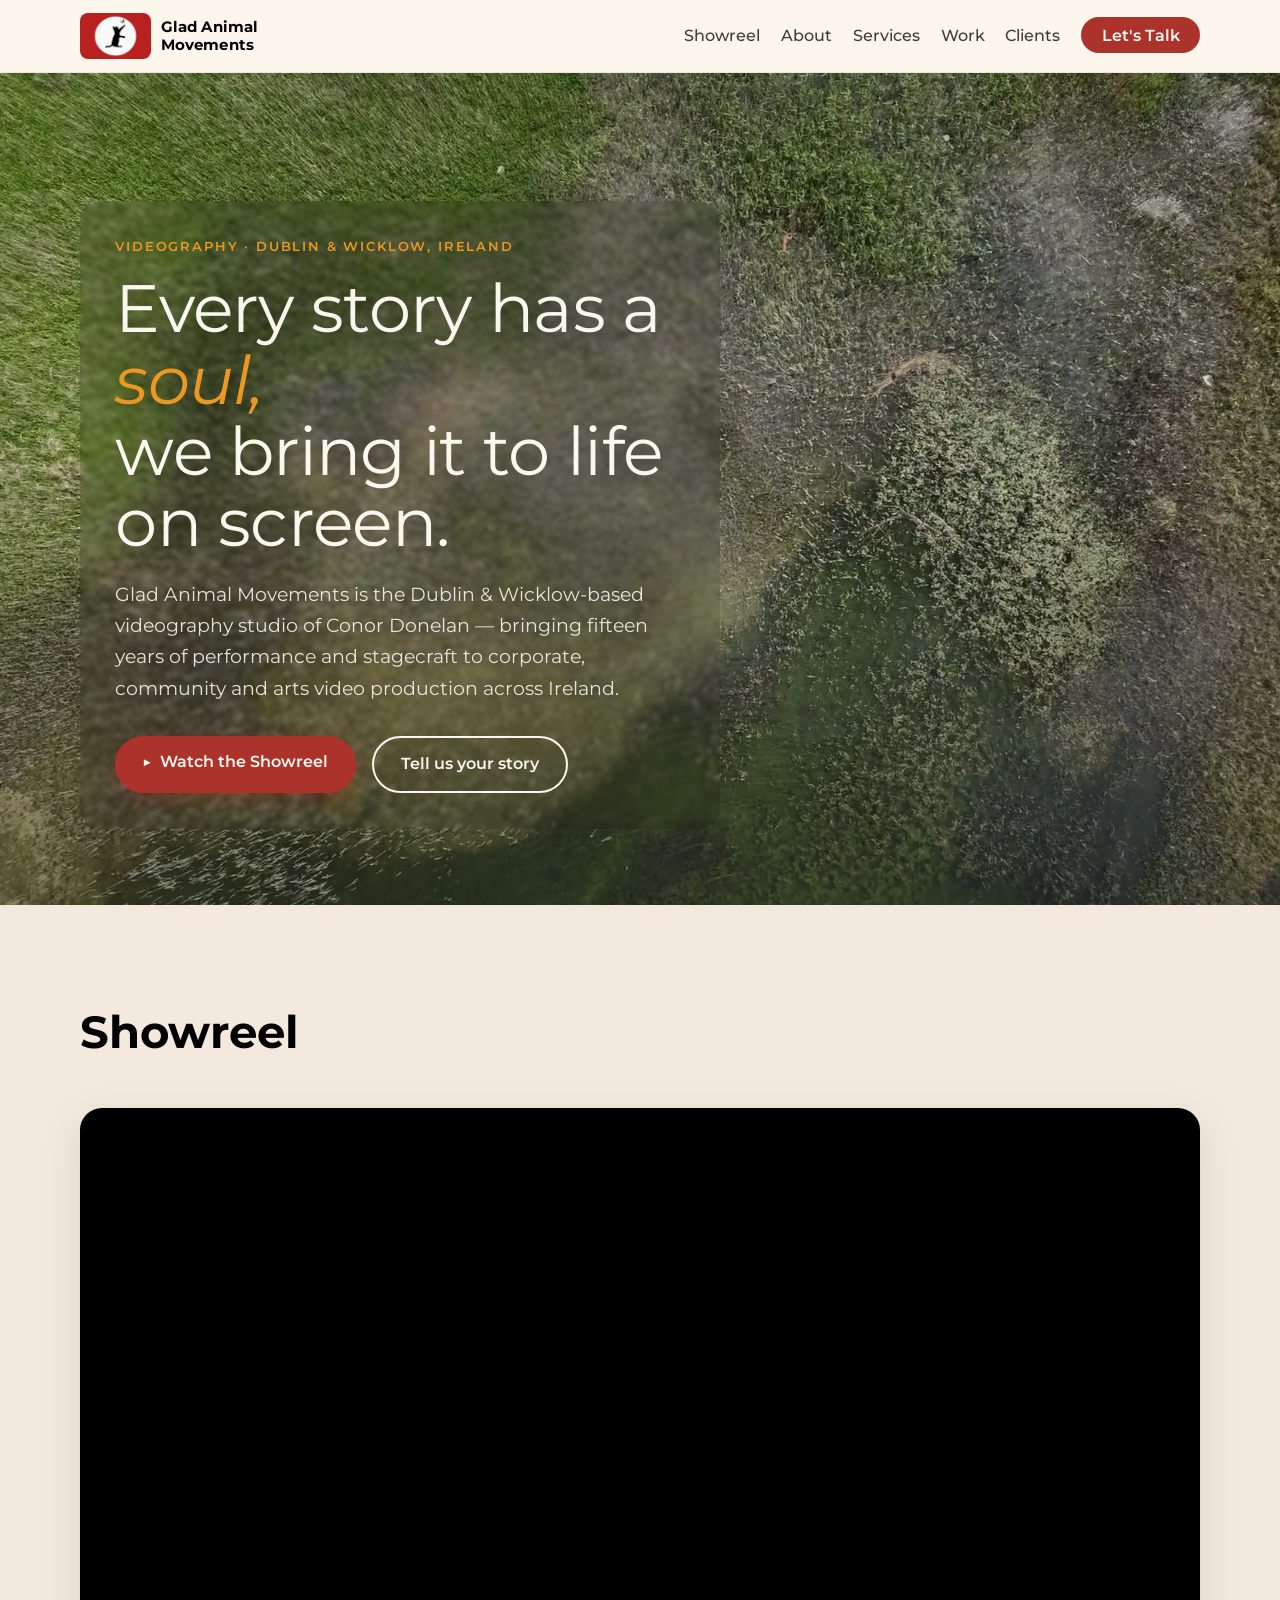
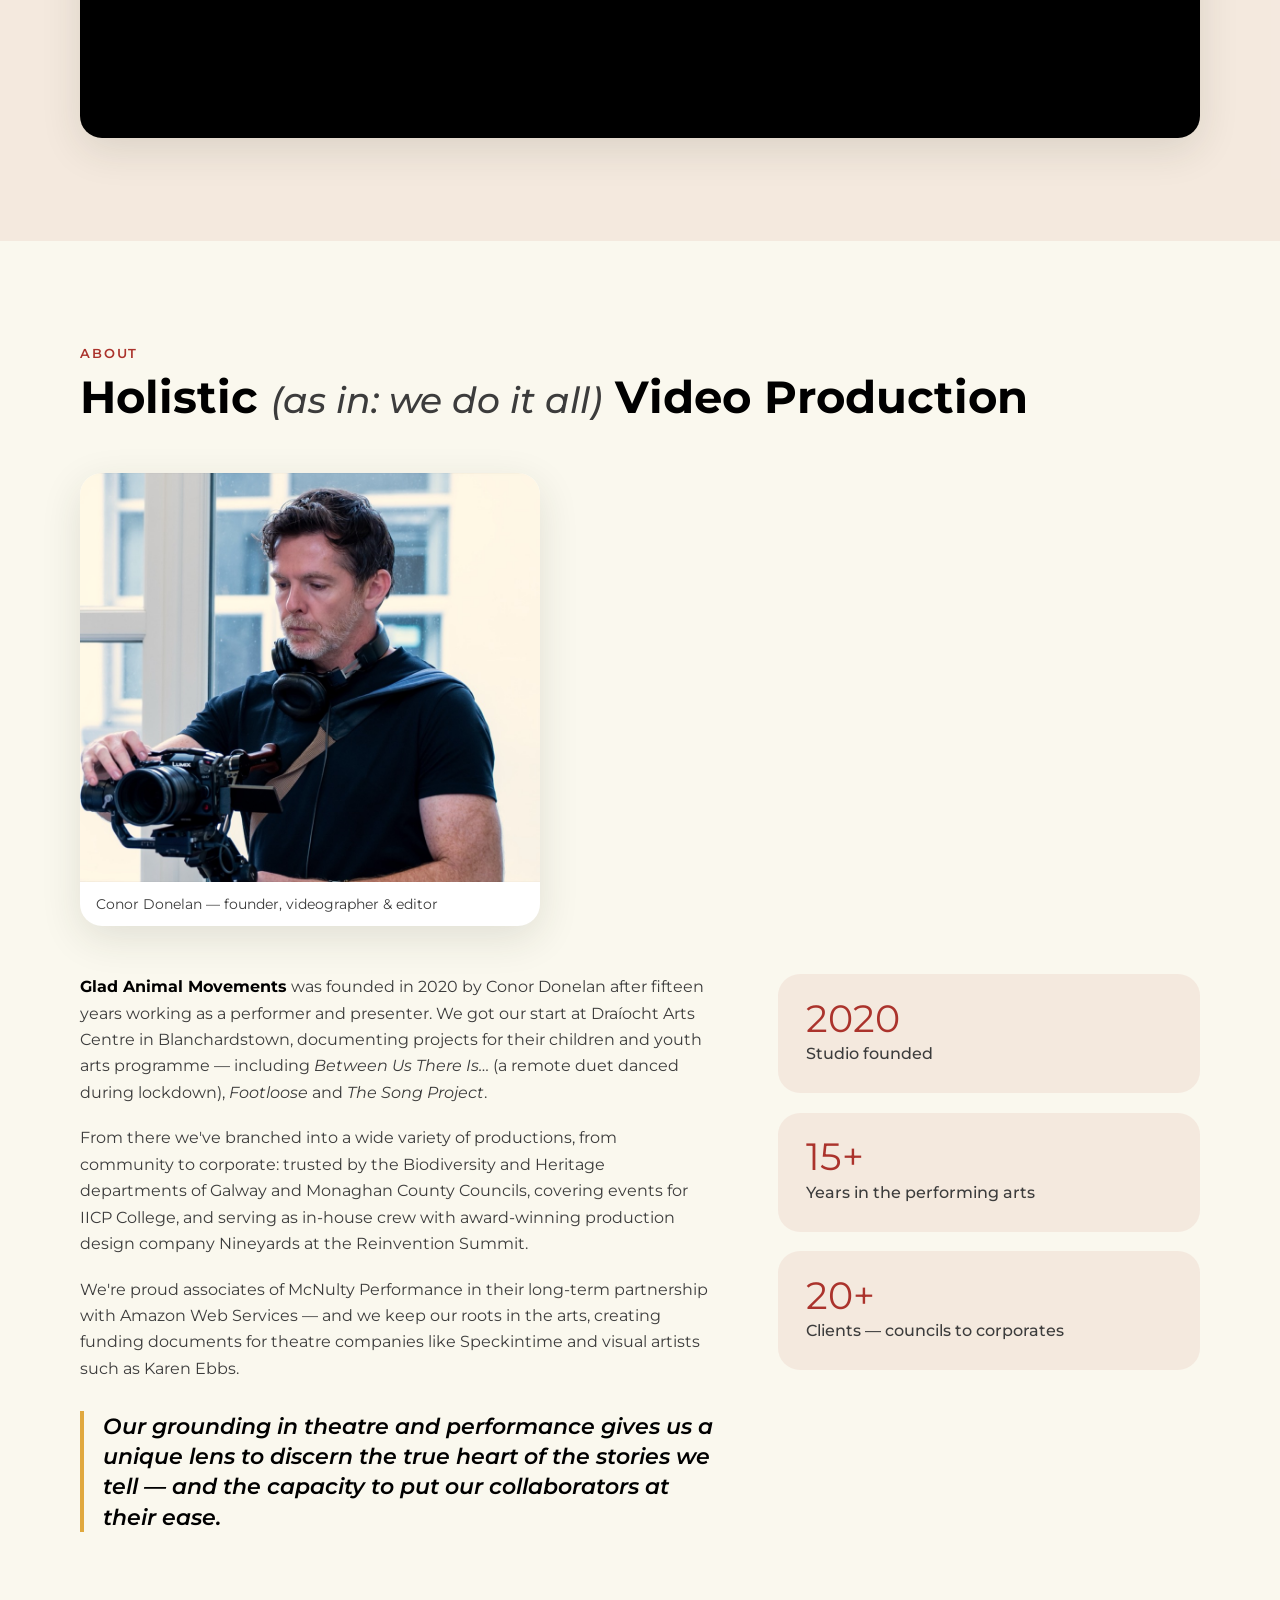
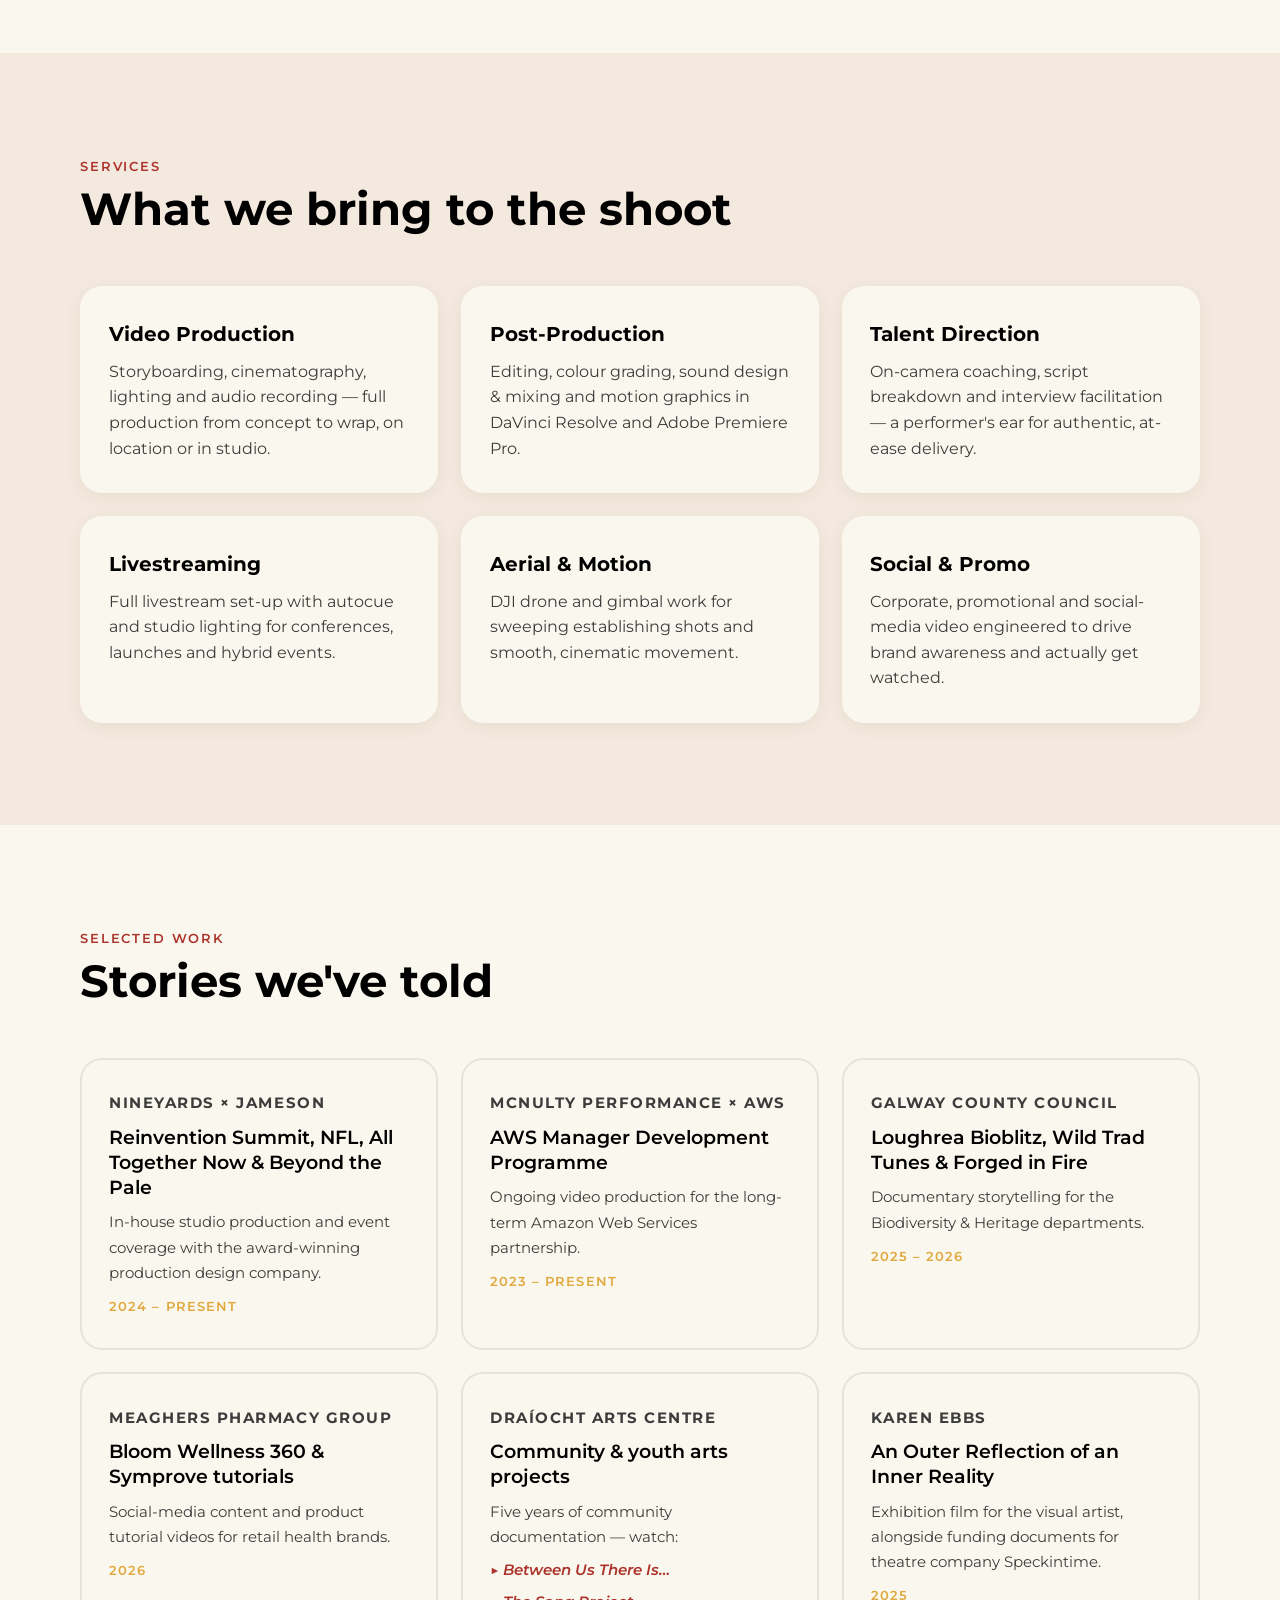
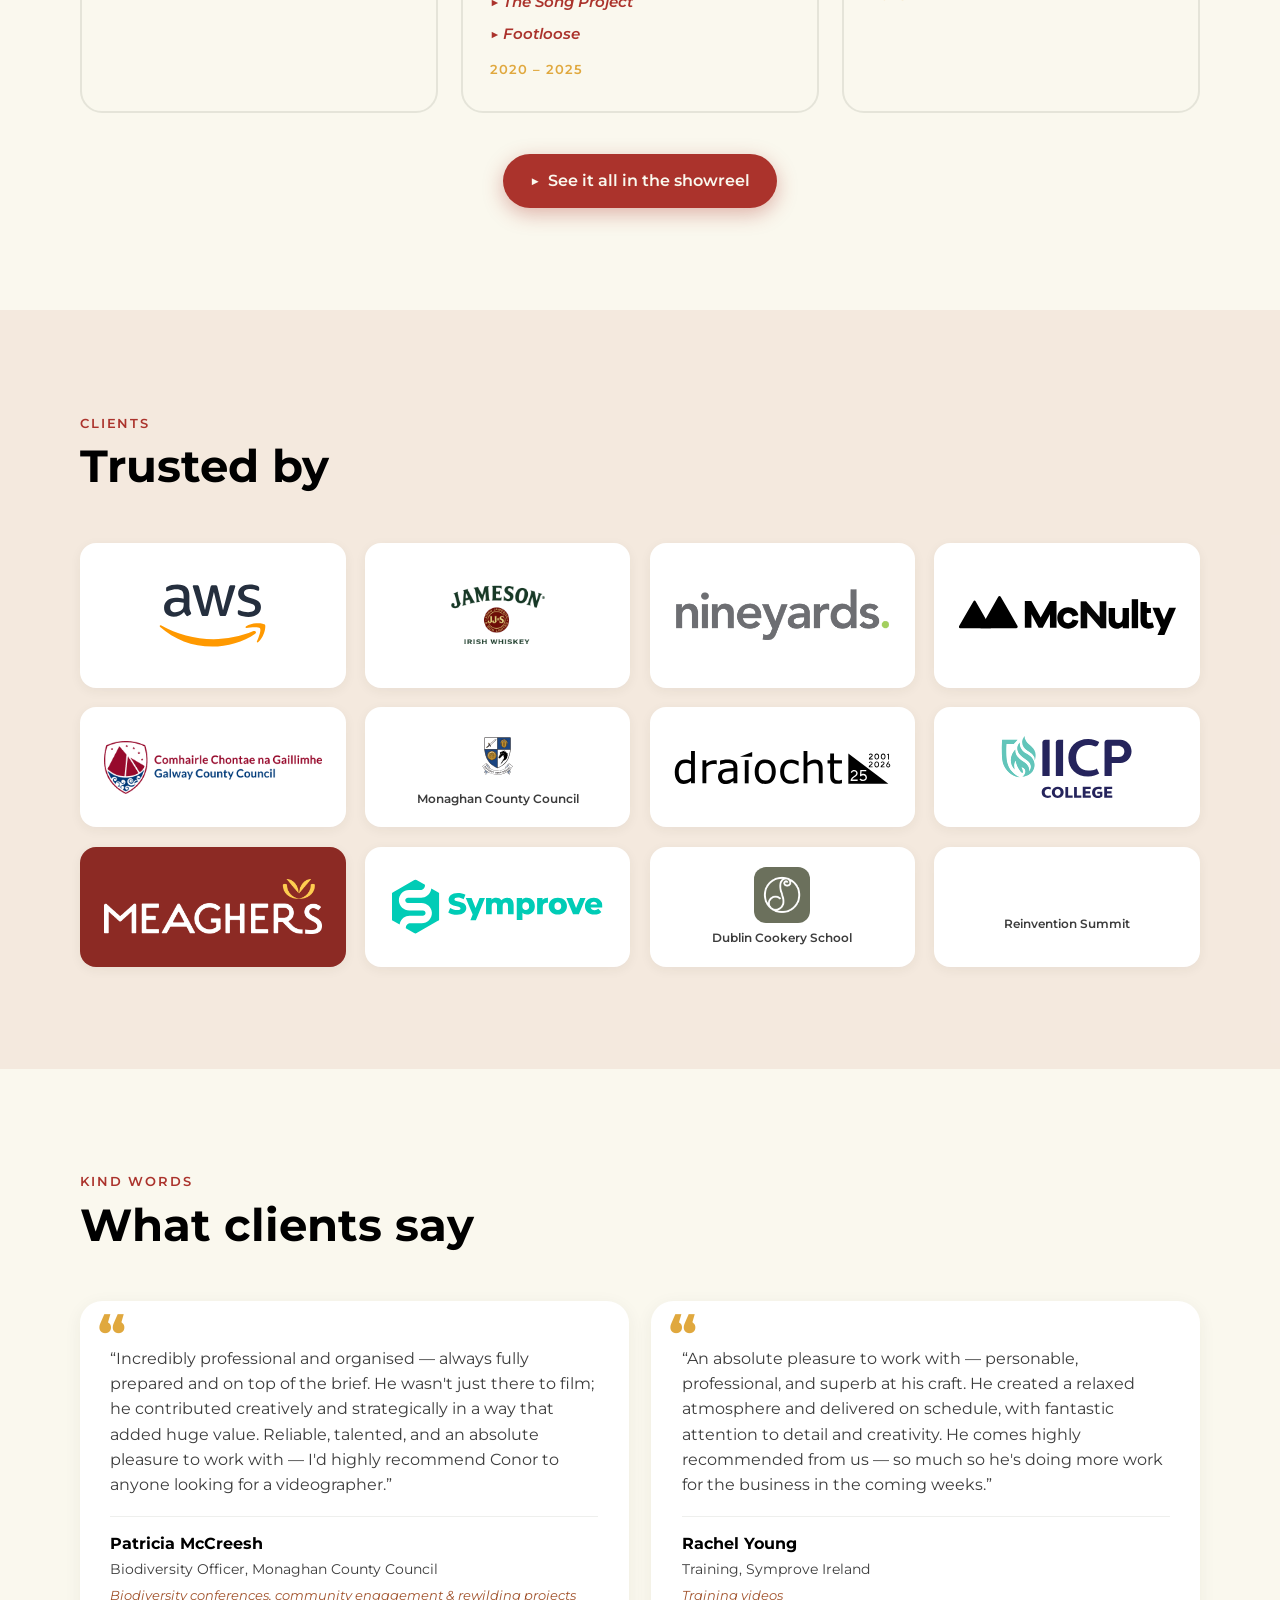
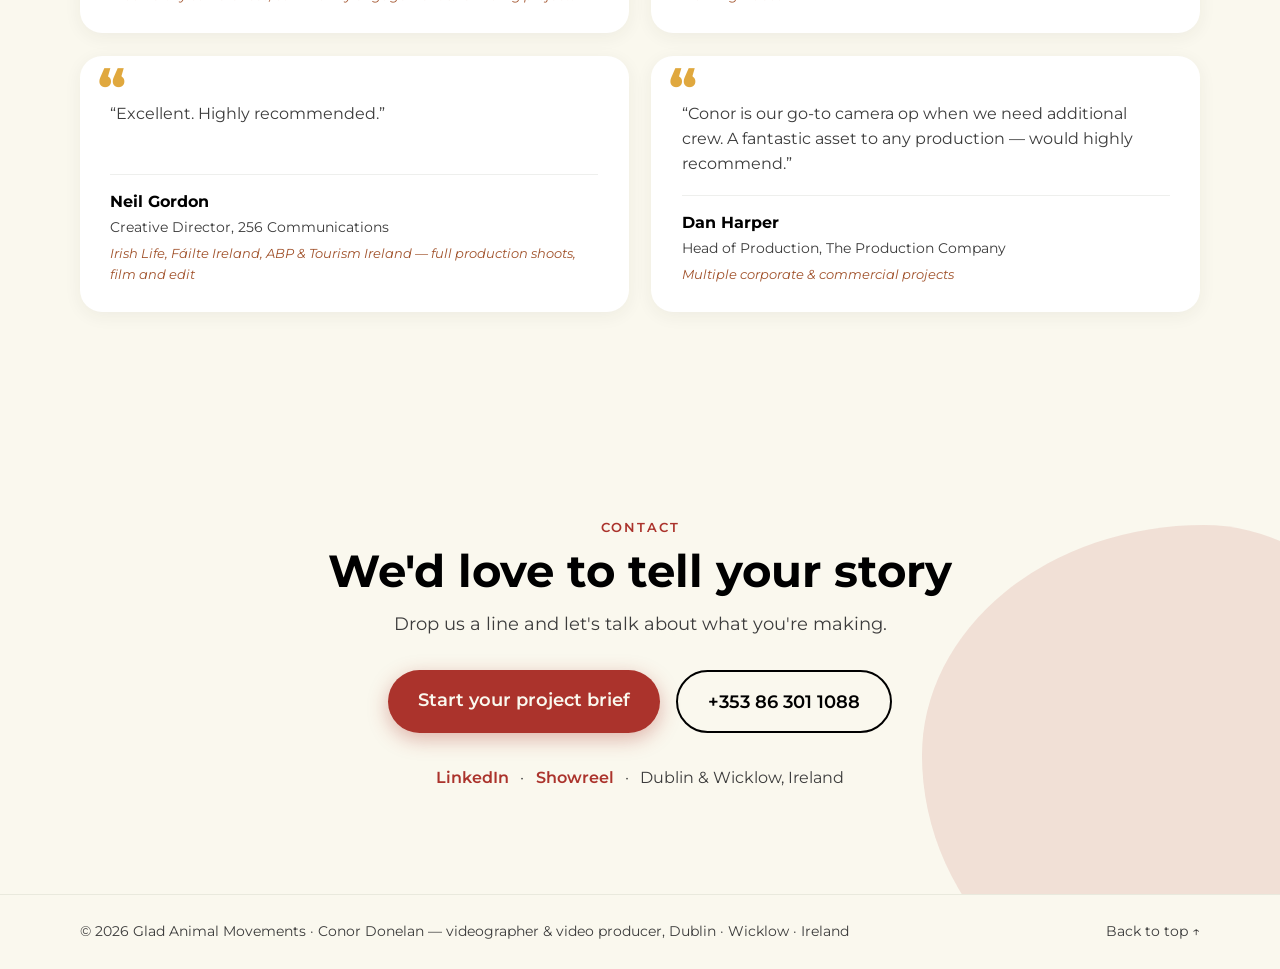
==== commit d6907595: "Hero: own drone footage, lower text panel, saffron accents Co-Authored-By: Claude Fable 5 <noreply@a" ====
--- a/index.html
+++ b/index.html
@@ -97,9 +97,9 @@
     <!-- ============ HERO ============ -->
     <section class="hero">
       <video class="hero__video" autoplay muted loop playsinline preload="auto"
-             poster="assets/hero-lighthouse-poster.jpg"
+             poster="assets/hero-drone-poster.jpg"
              aria-hidden="true" tabindex="-1">
-        <source src="assets/hero-lighthouse.mp4" type="video/mp4">
+        <source src="assets/hero-drone.mp4" type="video/mp4">
       </video>
       <div class="container hero__inner">
         <div class="hero__copy reveal">
@@ -260,8 +260,8 @@
           <h2 class="section__title">Trusted by</h2>
         </div>
         <ul class="clients__logos reveal">
-          <li class="client-logo"><img src="assets/logos/jameson.png" alt="Jameson Irish Whiskey" loading="lazy"></li>
           <li class="client-logo"><img src="assets/logos/aws.svg" alt="Amazon Web Services" loading="lazy"></li>
+          <li class="client-logo client-logo--big"><img src="assets/logos/jameson.png" alt="Jameson Irish Whiskey" loading="lazy"></li>
           <li class="client-logo"><img src="assets/logos/nineyards.png" alt="Nineyards" loading="lazy"></li>
           <li class="client-logo"><img src="assets/logos/mcnulty.svg" alt="McNulty Performance" loading="lazy"></li>
           <li class="client-logo"><img src="assets/logos/galway-coco.png" alt="Galway County Council" loading="lazy"></li>
@@ -271,6 +271,7 @@
           <li class="client-logo client-logo--dark"><img src="assets/logos/meaghers-white.png" alt="Meaghers Pharmacy" loading="lazy"></li>
           <li class="client-logo"><img src="assets/logos/symprove.svg" alt="Symprove" loading="lazy"></li>
           <li class="client-logo client-logo--tall"><img src="assets/logos/dublin-cookery-school.png" alt="" loading="lazy"><span class="client-logo__label">Dublin Cookery School</span></li>
+          <li class="client-logo client-logo--tall"><img src="assets/logos/reinvention-summit.jpg" alt="" loading="lazy"><span class="client-logo__label">Reinvention Summit</span></li>
         </ul>
       </div>
     </section>
--- a/css/style.css
+++ b/css/style.css
@@ -8,6 +8,7 @@
   --brand: #ab332c; /* logo brick red */
   --brand-dark: #8c2a24;
   --sun: #e0a83e;
+  --saffron: #eb9722; /* buddhist-robe orange, turmeric-bright */
   --clay: #a0512a;
   --ink: #000000;
   --ink-soft: #3c3c3c;
@@ -158,8 +159,8 @@
   position: relative;
   min-height: clamp(540px, 88vh, 900px);
   display: flex;
-  align-items: center;
-  padding-block: clamp(5rem, 10vw, 8rem);
+  align-items: flex-end;
+  padding-block: clamp(5rem, 10vw, 8rem) clamp(3rem, 6vw, 5rem);
   overflow: hidden;
   color: var(--cream);
 }
@@ -181,28 +182,35 @@
   z-index: -1;
   background: linear-gradient(
     180deg,
-    rgba(20, 28, 16, 0.55) 0%,
-    rgba(20, 28, 16, 0.3) 45%,
-    rgba(20, 28, 16, 0.65) 100%
+    rgba(20, 28, 16, 0.3) 0%,
+    rgba(20, 28, 16, 0.12) 45%,
+    rgba(20, 28, 16, 0.4) 100%
   );
 }
 
 .hero__inner { width: min(1120px, 92%); }
 
-.hero__copy { max-width: 40em; }
+.hero__copy {
+  max-width: 40em;
+  background: rgba(16, 22, 14, 0.12);
+  backdrop-filter: blur(2px);
+  -webkit-backdrop-filter: blur(2px);
+  padding: clamp(1.5rem, 3vw, 2.2rem);
+  border-radius: var(--radius);
+}
 
 .hero__kicker {
   font-weight: 600;
   text-transform: uppercase;
   letter-spacing: 0.14em;
   font-size: 0.82rem;
-  color: var(--sun);
+  color: var(--saffron);
   margin-bottom: 1rem;
 }
 
 .hero__title {
   font-family: var(--font-display);
-  font-weight: 900;
+  font-weight: 400;
   font-size: clamp(2.4rem, 5.4vw, 4.2rem);
   line-height: 1.06;
   letter-spacing: -0.01em;
@@ -211,7 +219,7 @@
 }
 .hero__title em {
   font-style: italic;
-  color: var(--sun);
+  color: var(--saffron);
 }
 
 .hero__sub {
@@ -330,7 +338,7 @@
 }
 .fact-card__num {
   font-family: var(--font-display);
-  font-weight: 900;
+  font-weight: 400;
   font-size: 2.4rem;
   color: var(--brand);
   line-height: 1;
@@ -427,7 +435,7 @@
 .clients__logos {
   list-style: none;
   display: grid;
-  grid-template-columns: repeat(5, 1fr);
+  grid-template-columns: repeat(4, 1fr);
   gap: 1.2rem;
 }
 .client-logo {
@@ -454,6 +462,8 @@
 .client-logo--dark { background: var(--brand-dark); }
 /* square icon marks can use a little more height */
 .client-logo--tall img { max-height: 72px; border-radius: 12px; }
+/* detailed square logos that read small at standard size */
+.client-logo--big img { max-height: 104px; }
 /* name labels for marks that aren't self-identifying */
 .client-logo__label {
   margin-top: 0.5rem;
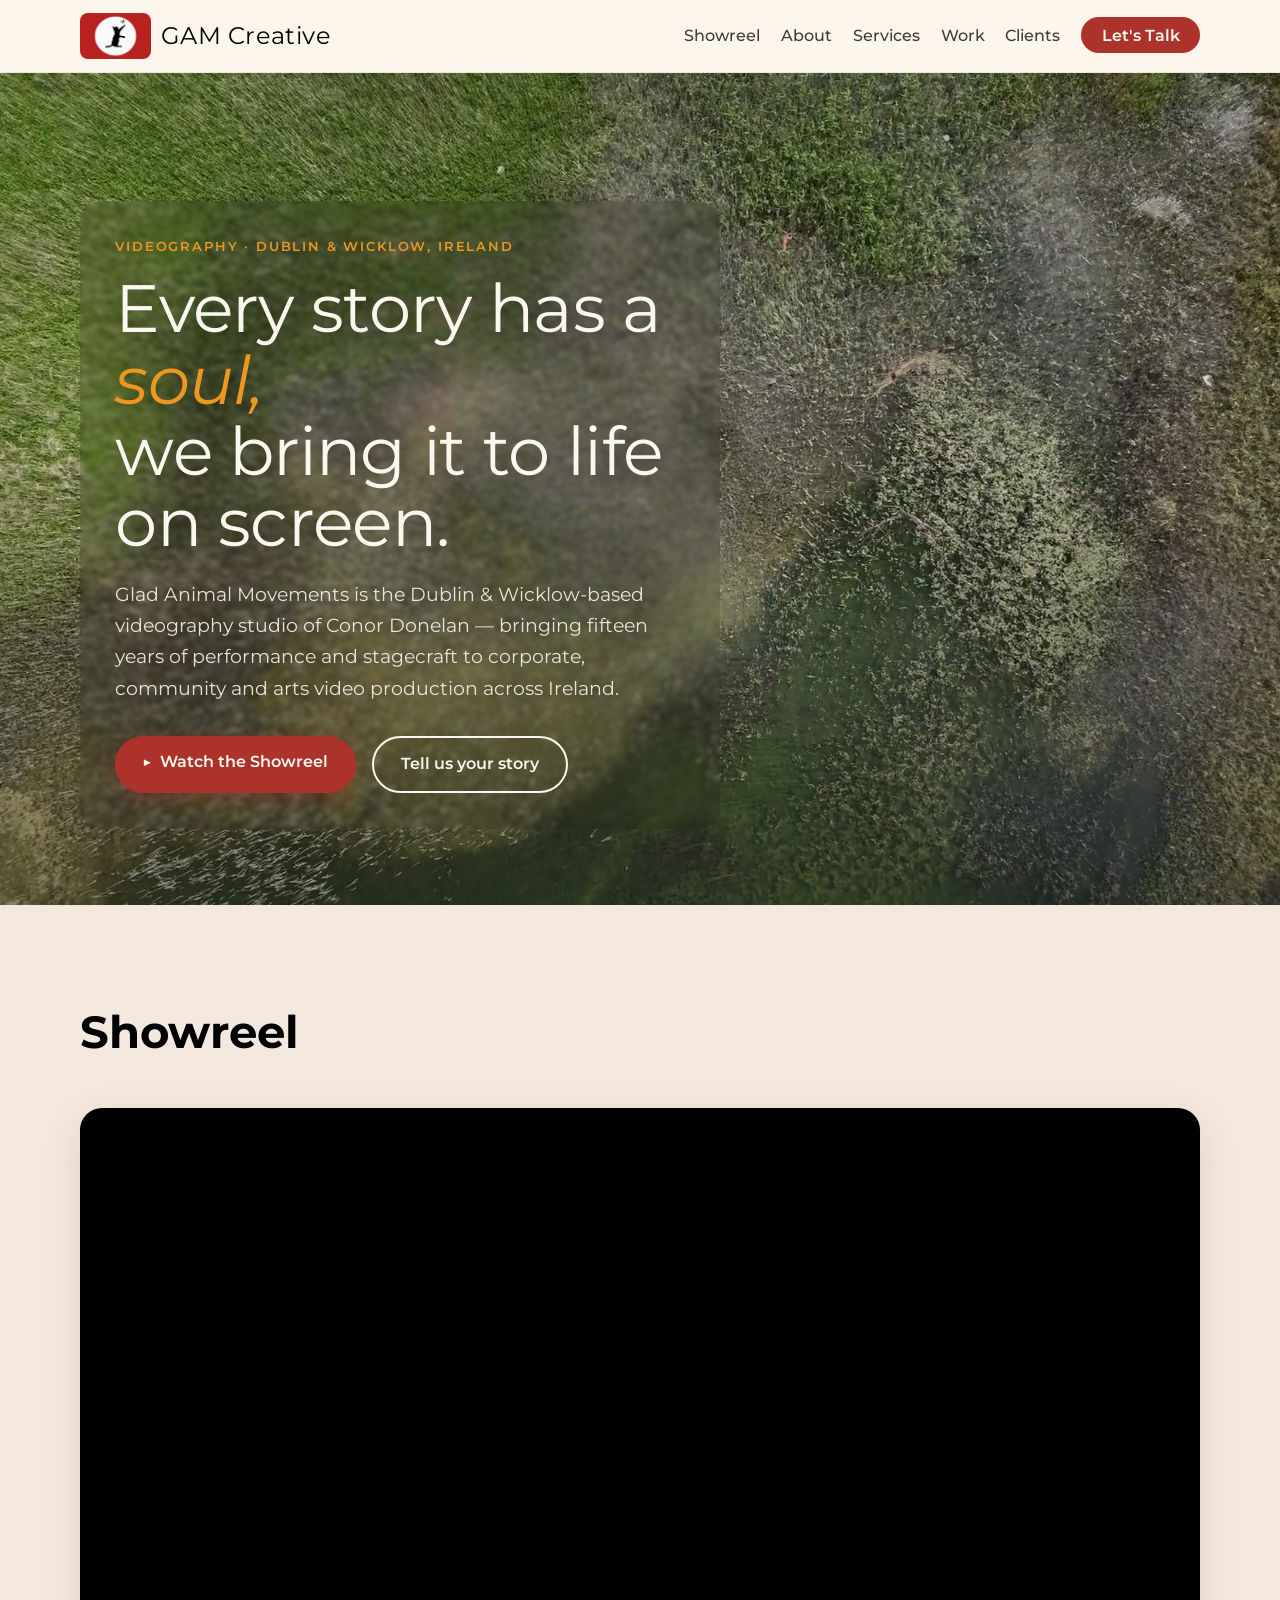
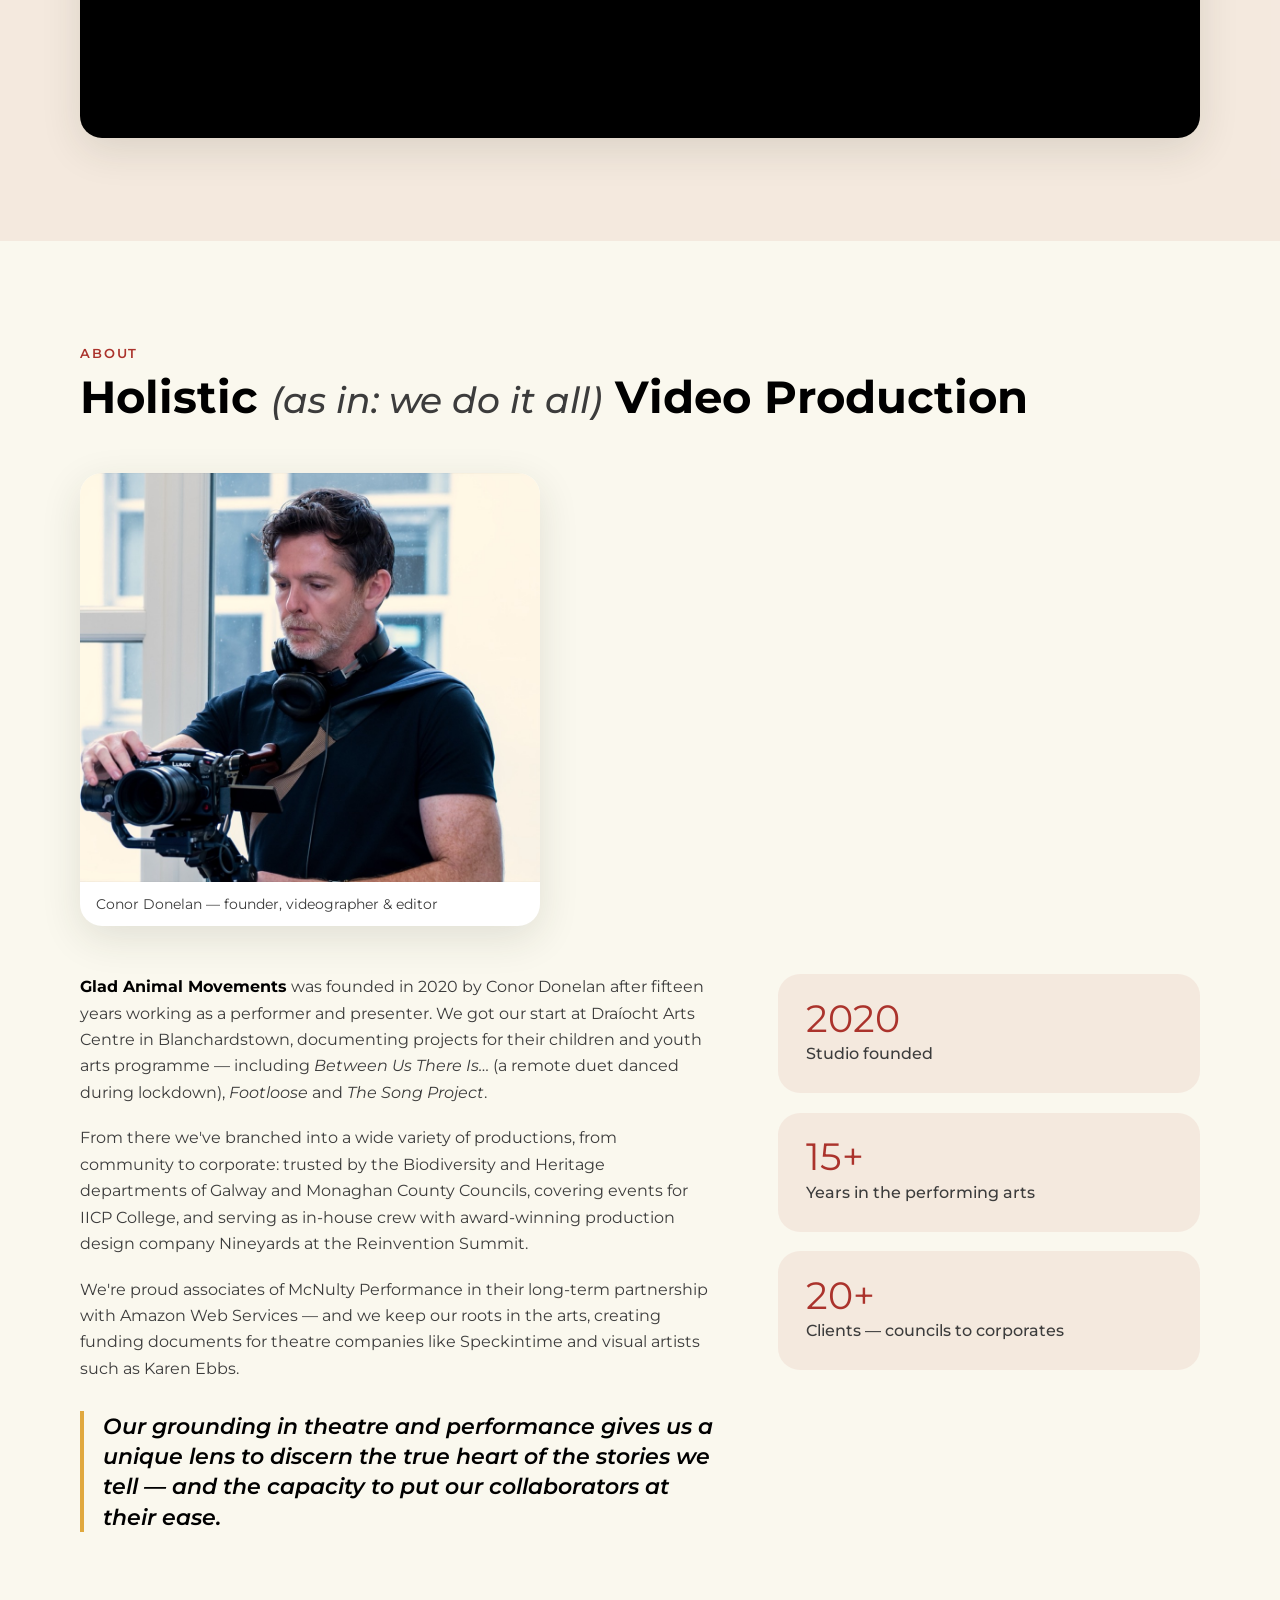
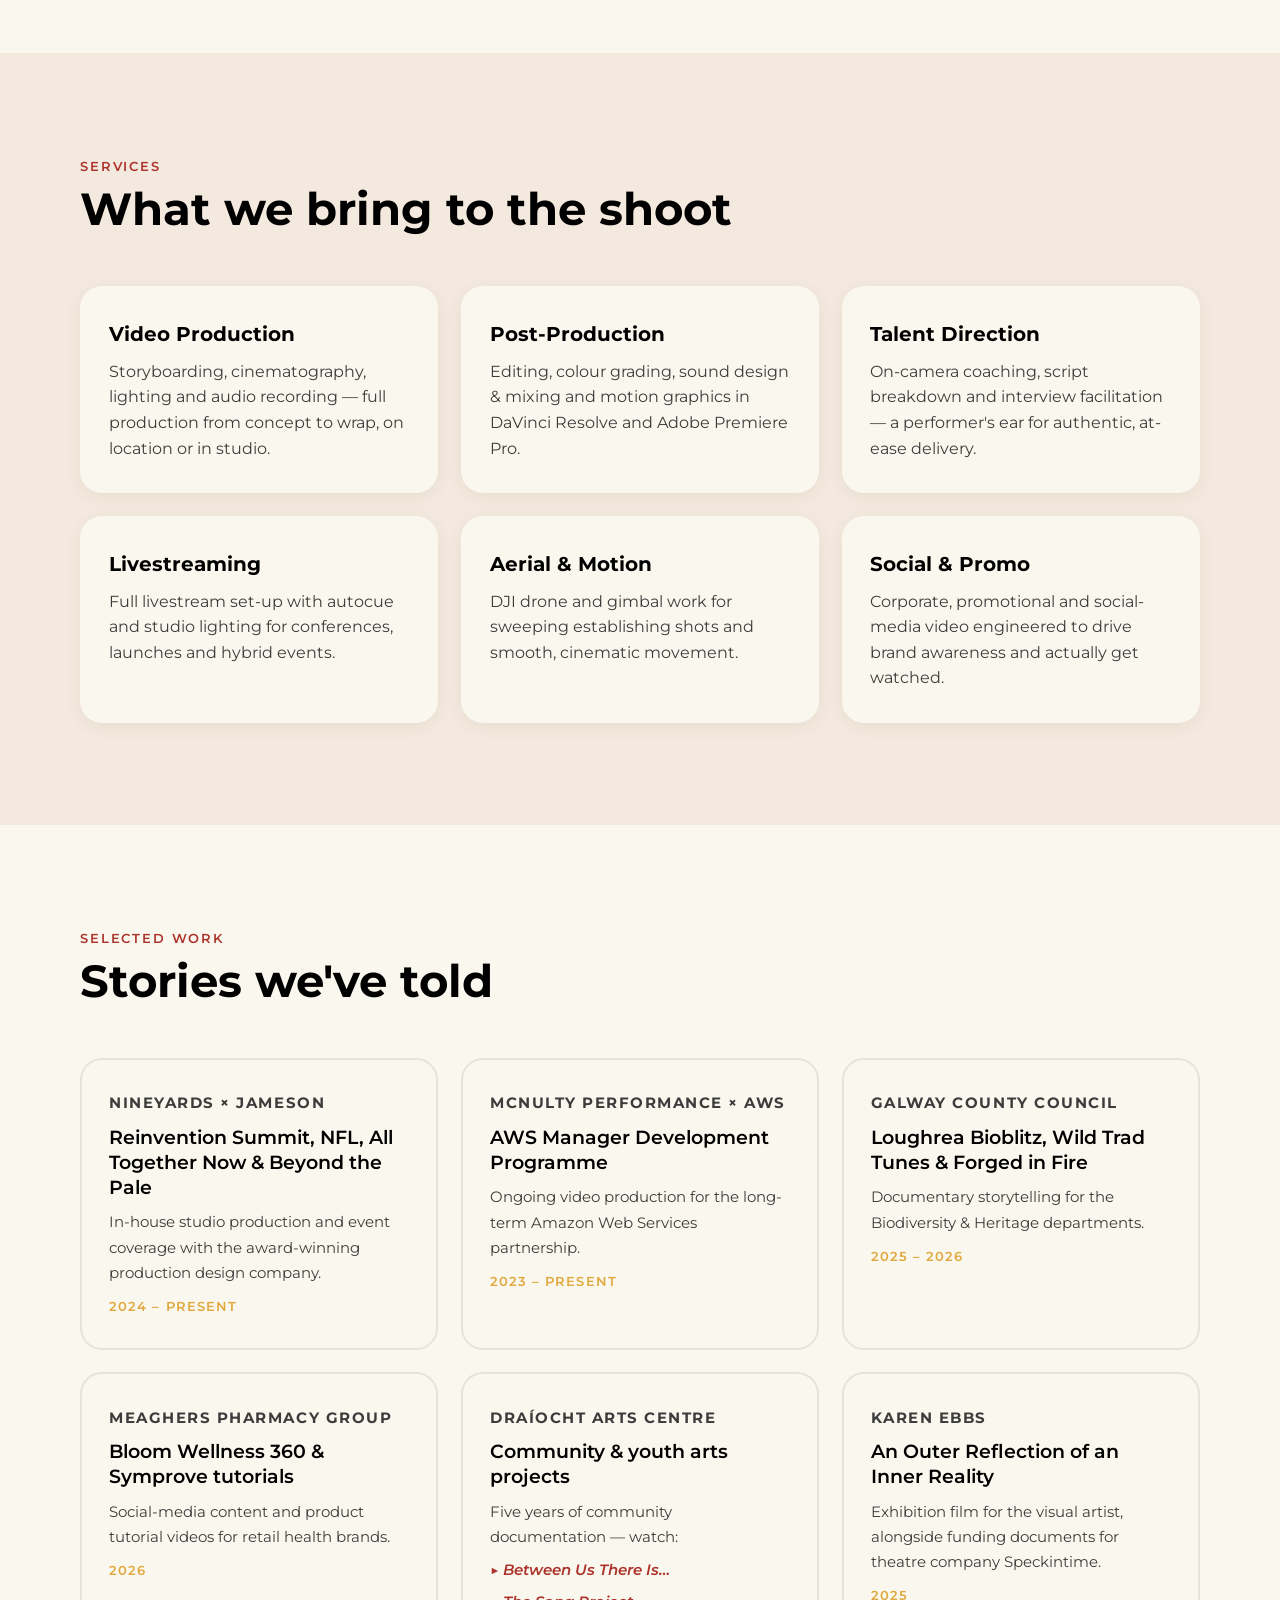
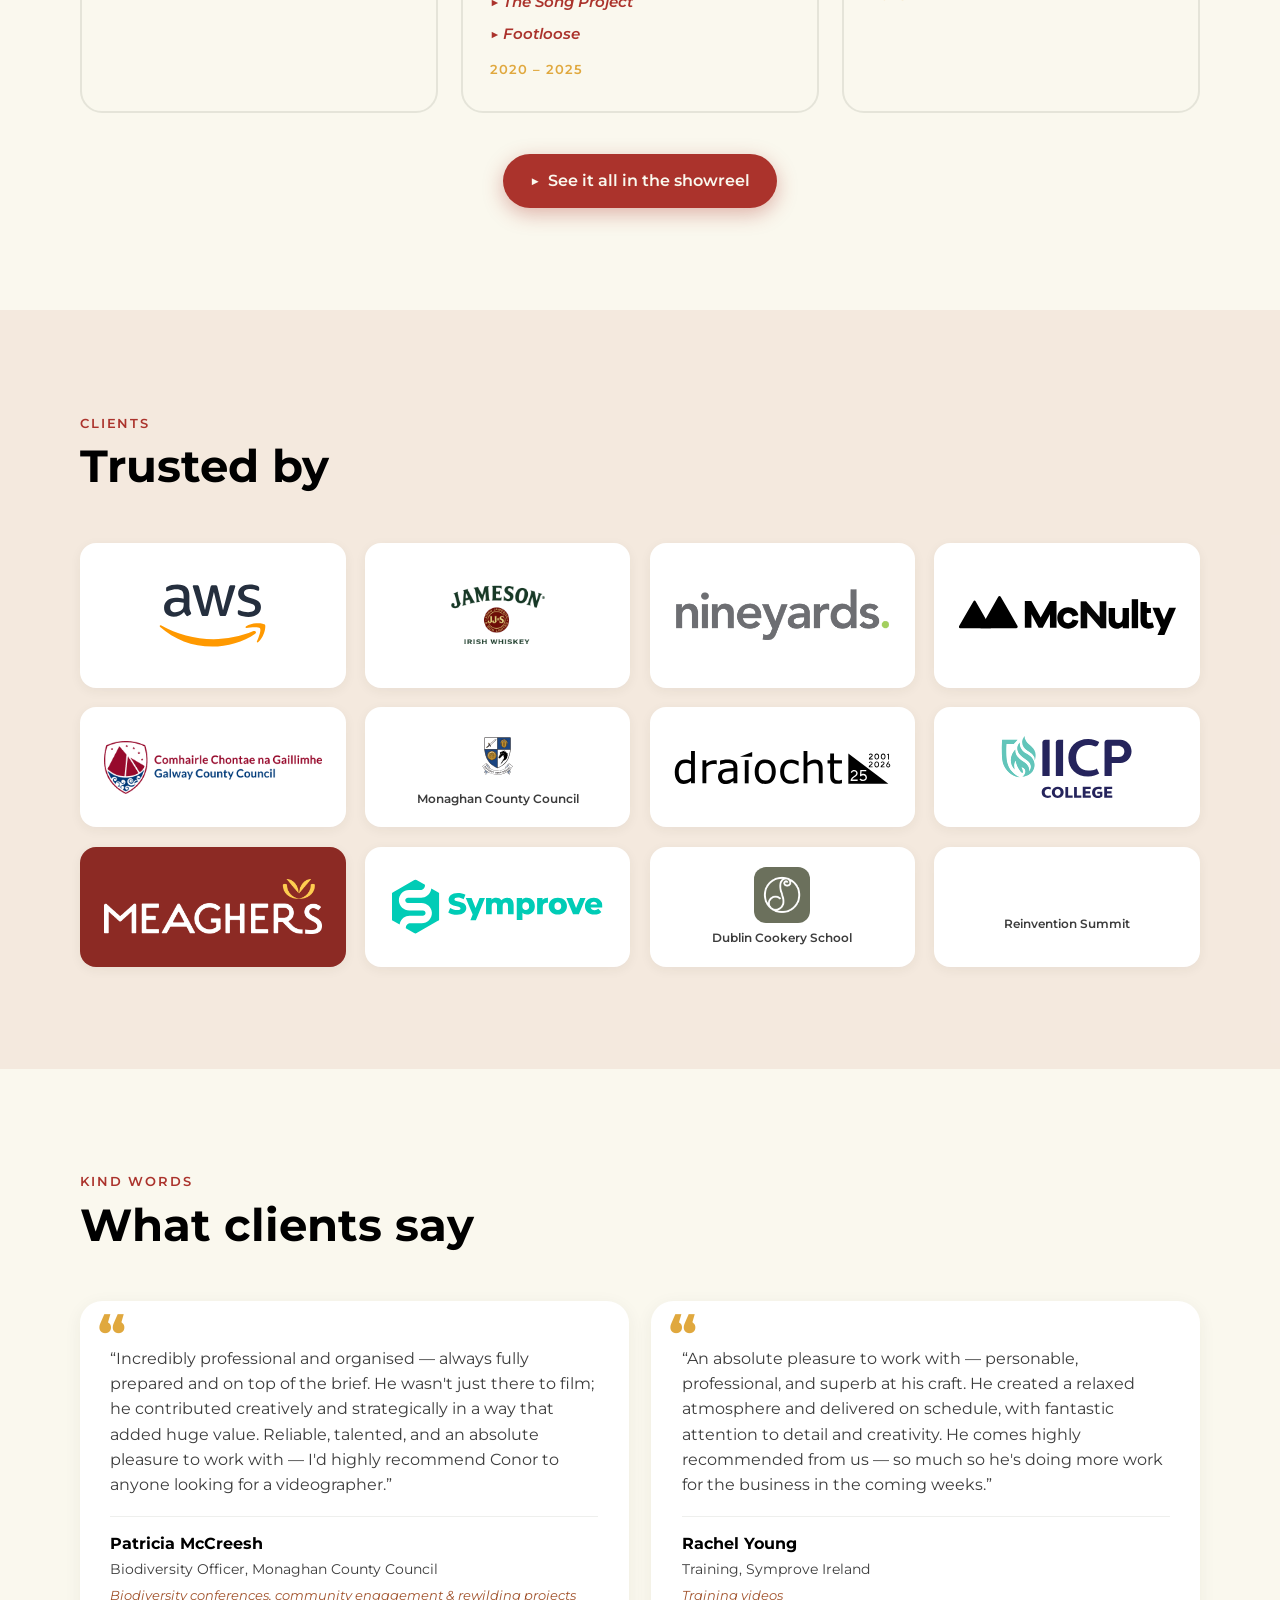
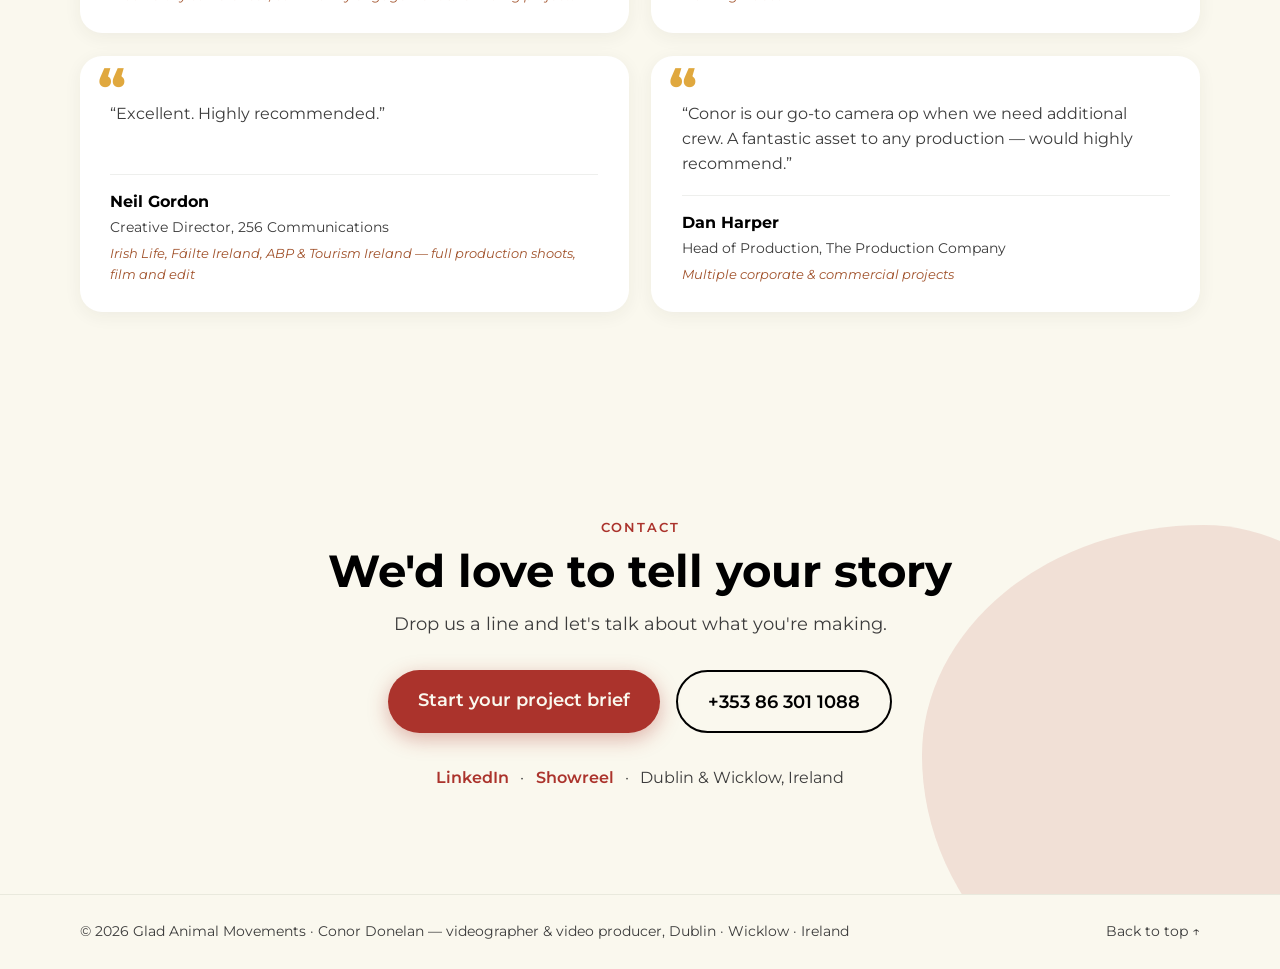
==== commit a3c311dc: "Nav: GAM Creative wordmark, regular weight; true italics Co-Authored-By: Claude Fable 5 <noreply@ant" ====
--- a/index.html
+++ b/index.html
@@ -64,7 +64,7 @@
   </script>
   <link rel="preconnect" href="https://fonts.googleapis.com">
   <link rel="preconnect" href="https://fonts.gstatic.com" crossorigin>
-  <link href="https://fonts.googleapis.com/css2?family=Montserrat:ital,wght@0,400;0,500;0,600;0,700;0,800;0,900;1,600;1,700&display=swap" rel="stylesheet">
+  <link href="https://fonts.googleapis.com/css2?family=Montserrat:ital,wght@0,400;0,500;0,600;0,700;0,800;0,900;1,400;1,500;1,600;1,700&display=swap" rel="stylesheet">
   <link rel="stylesheet" href="css/style.css">
 </head>
 <body>
@@ -76,7 +76,7 @@
         <span class="nav__brand-mark" aria-hidden="true">
           <img src="assets/logo.jpg" alt="">
         </span>
-        <span class="nav__brand-text">Glad Animal<br>Movements</span>
+        <span class="nav__brand-text">GAM Creative</span>
       </a>
       <button class="nav__toggle" aria-expanded="false" aria-controls="nav-menu" aria-label="Toggle menu">
         <span></span><span></span><span></span>
--- a/css/style.css
+++ b/css/style.css
@@ -103,10 +103,10 @@
 }
 .nav__brand-text {
   font-family: var(--font-display);
-  font-weight: 700;
-  font-size: 0.95rem;
+  font-weight: 400;
+  font-size: 1.5rem;
   line-height: 1.15;
-  letter-spacing: 0.01em;
+  letter-spacing: 0.02em;
 }
 
 .nav__menu {
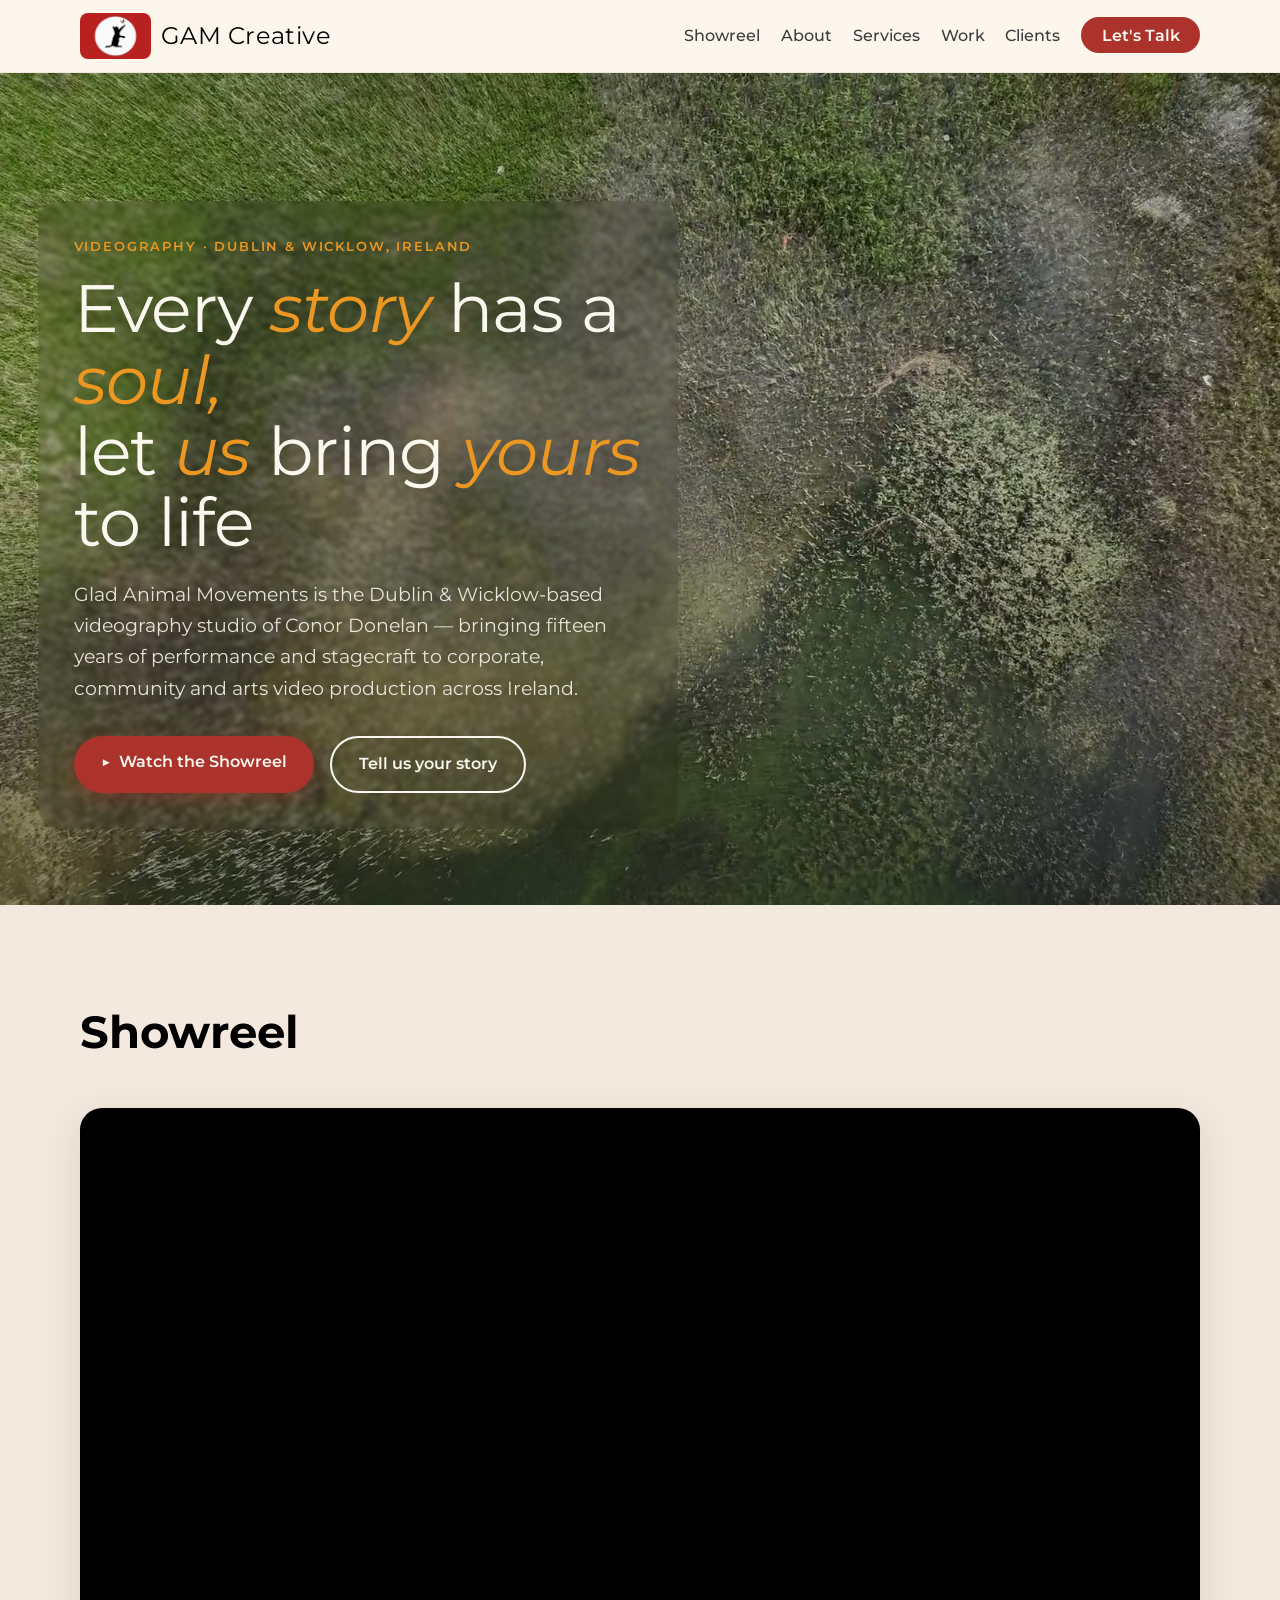
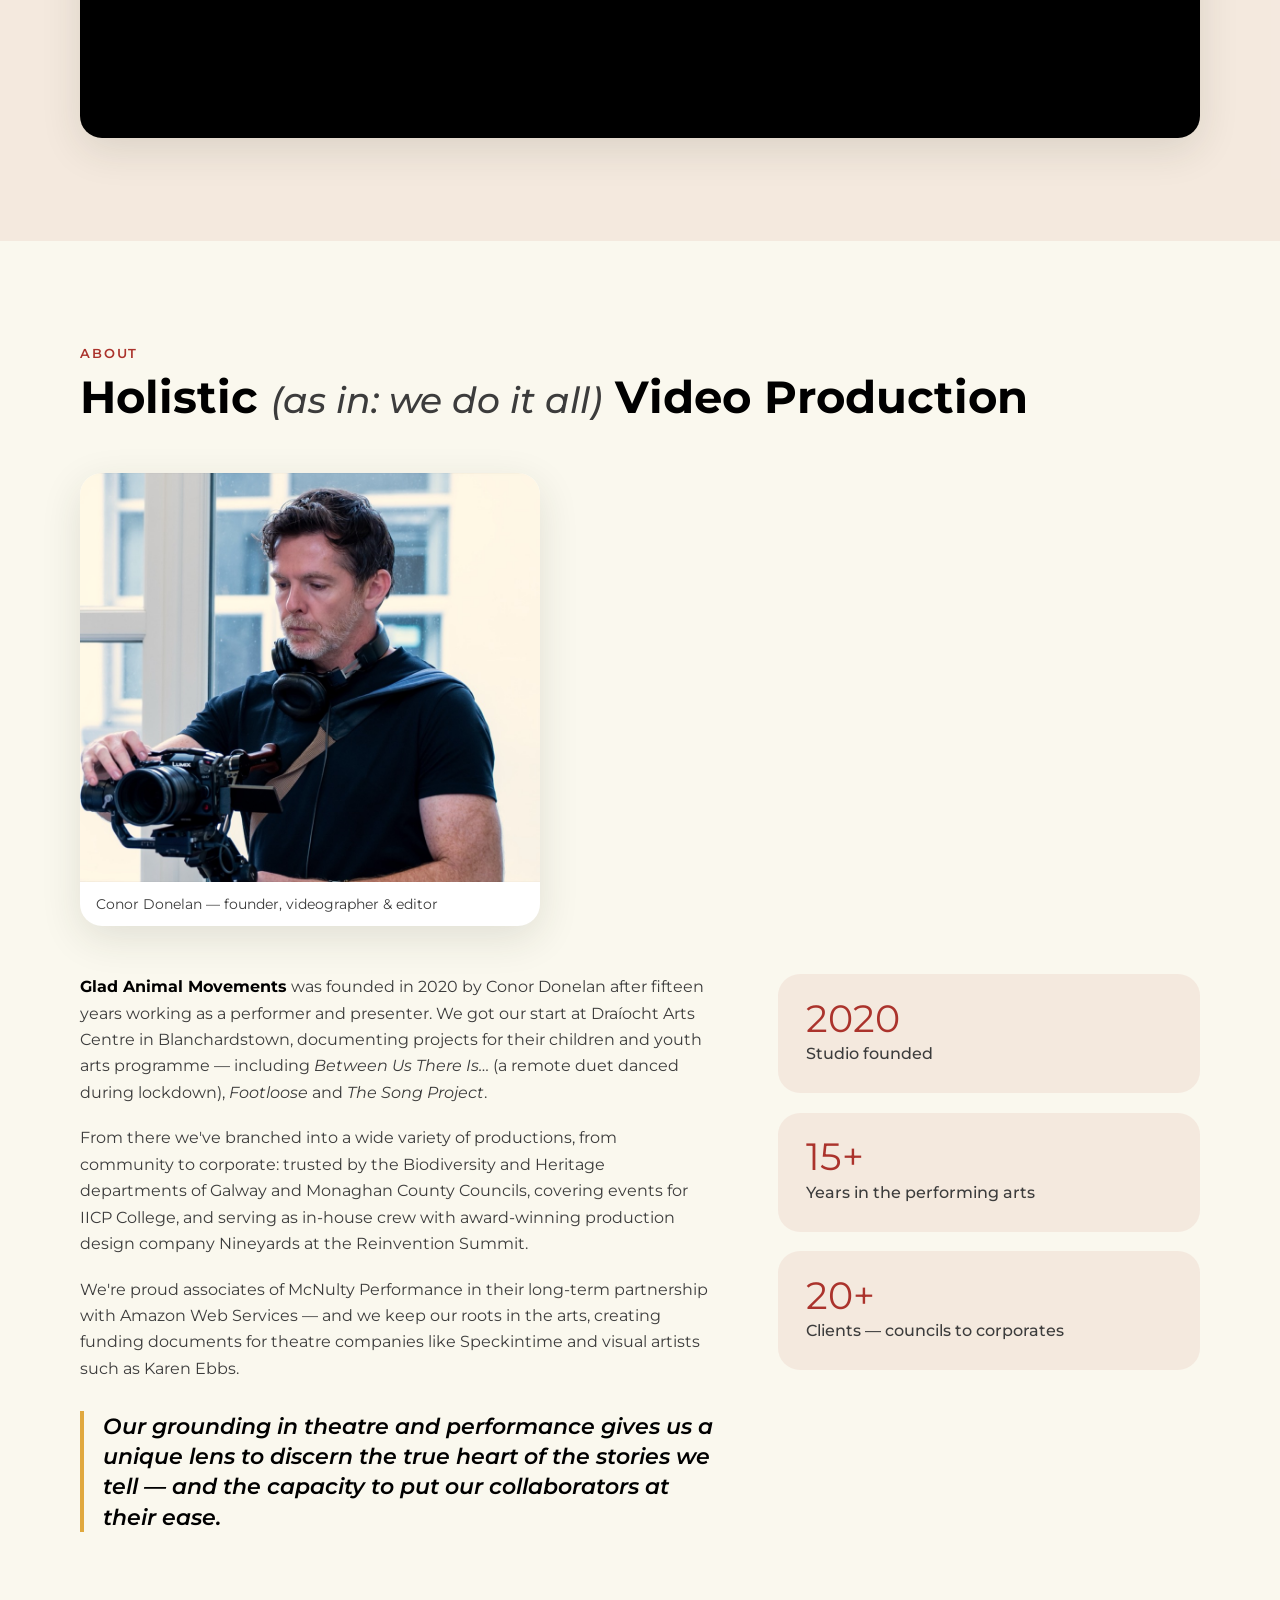
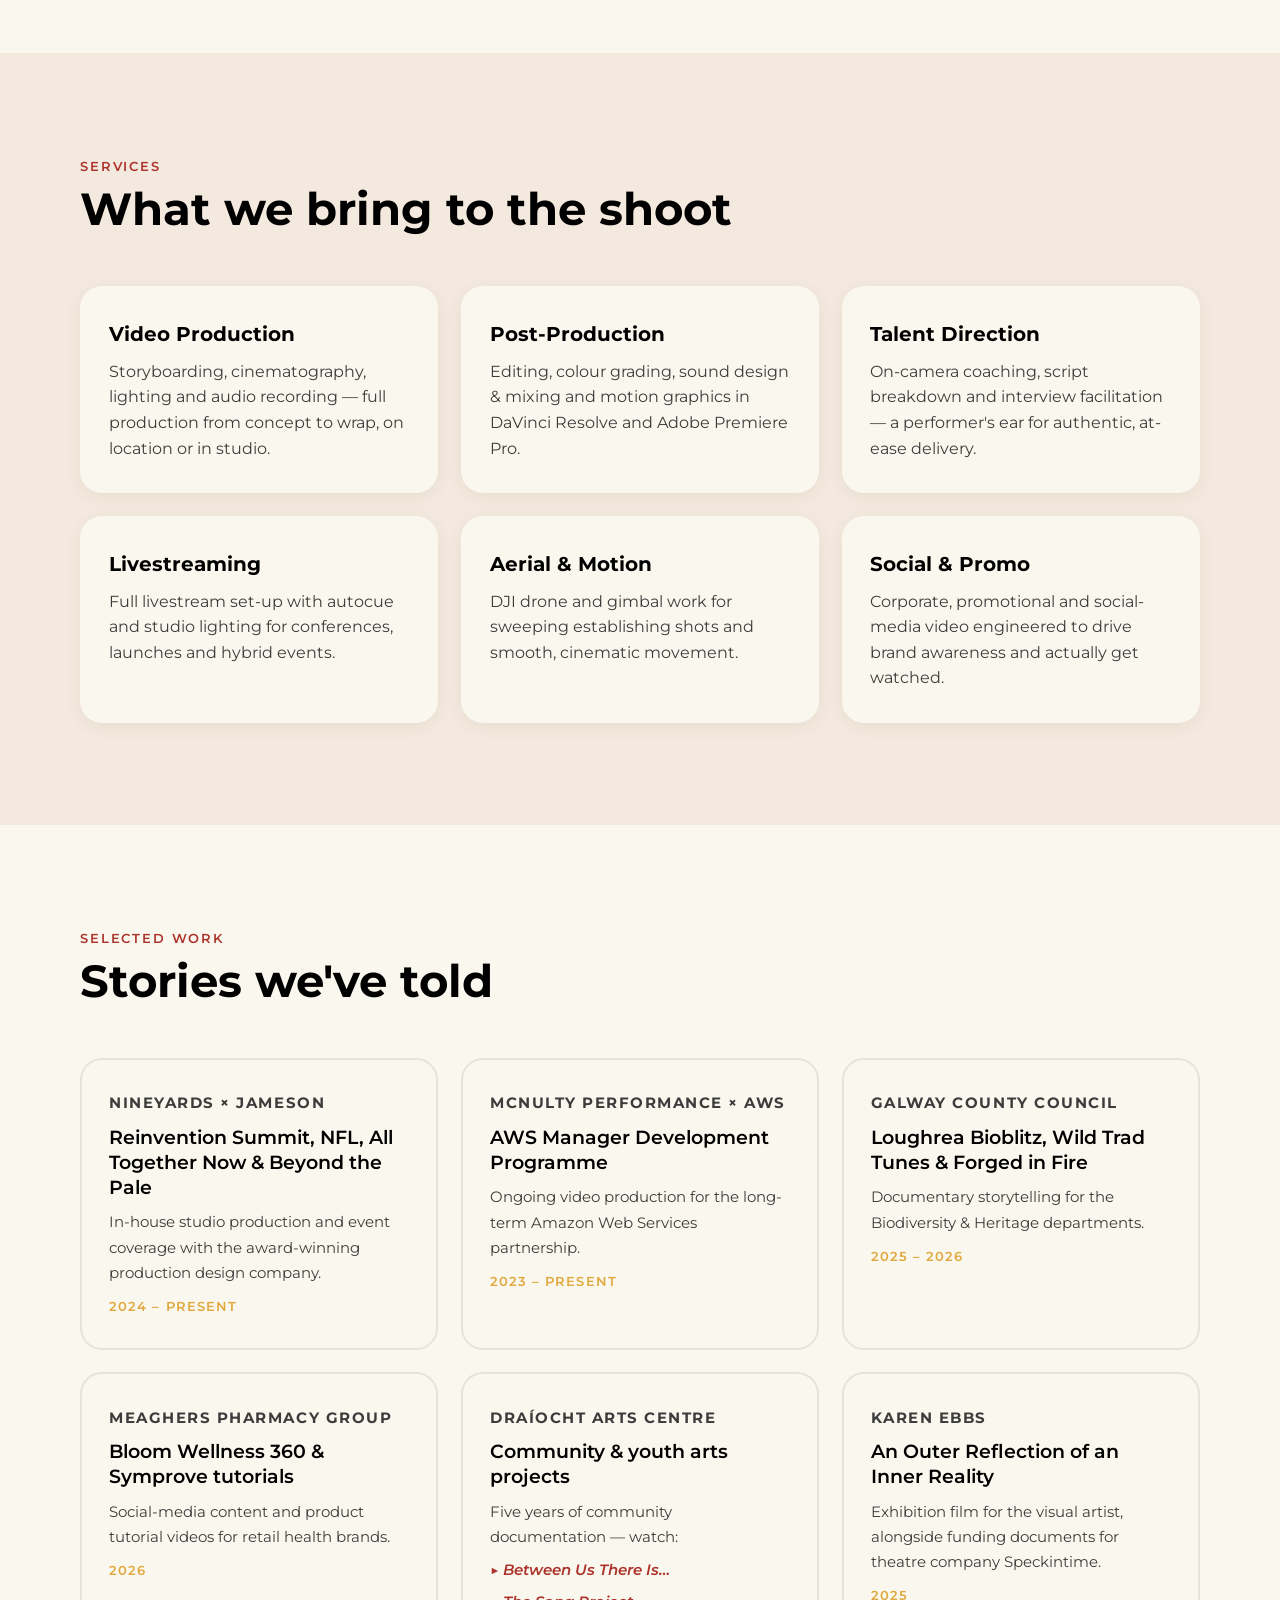
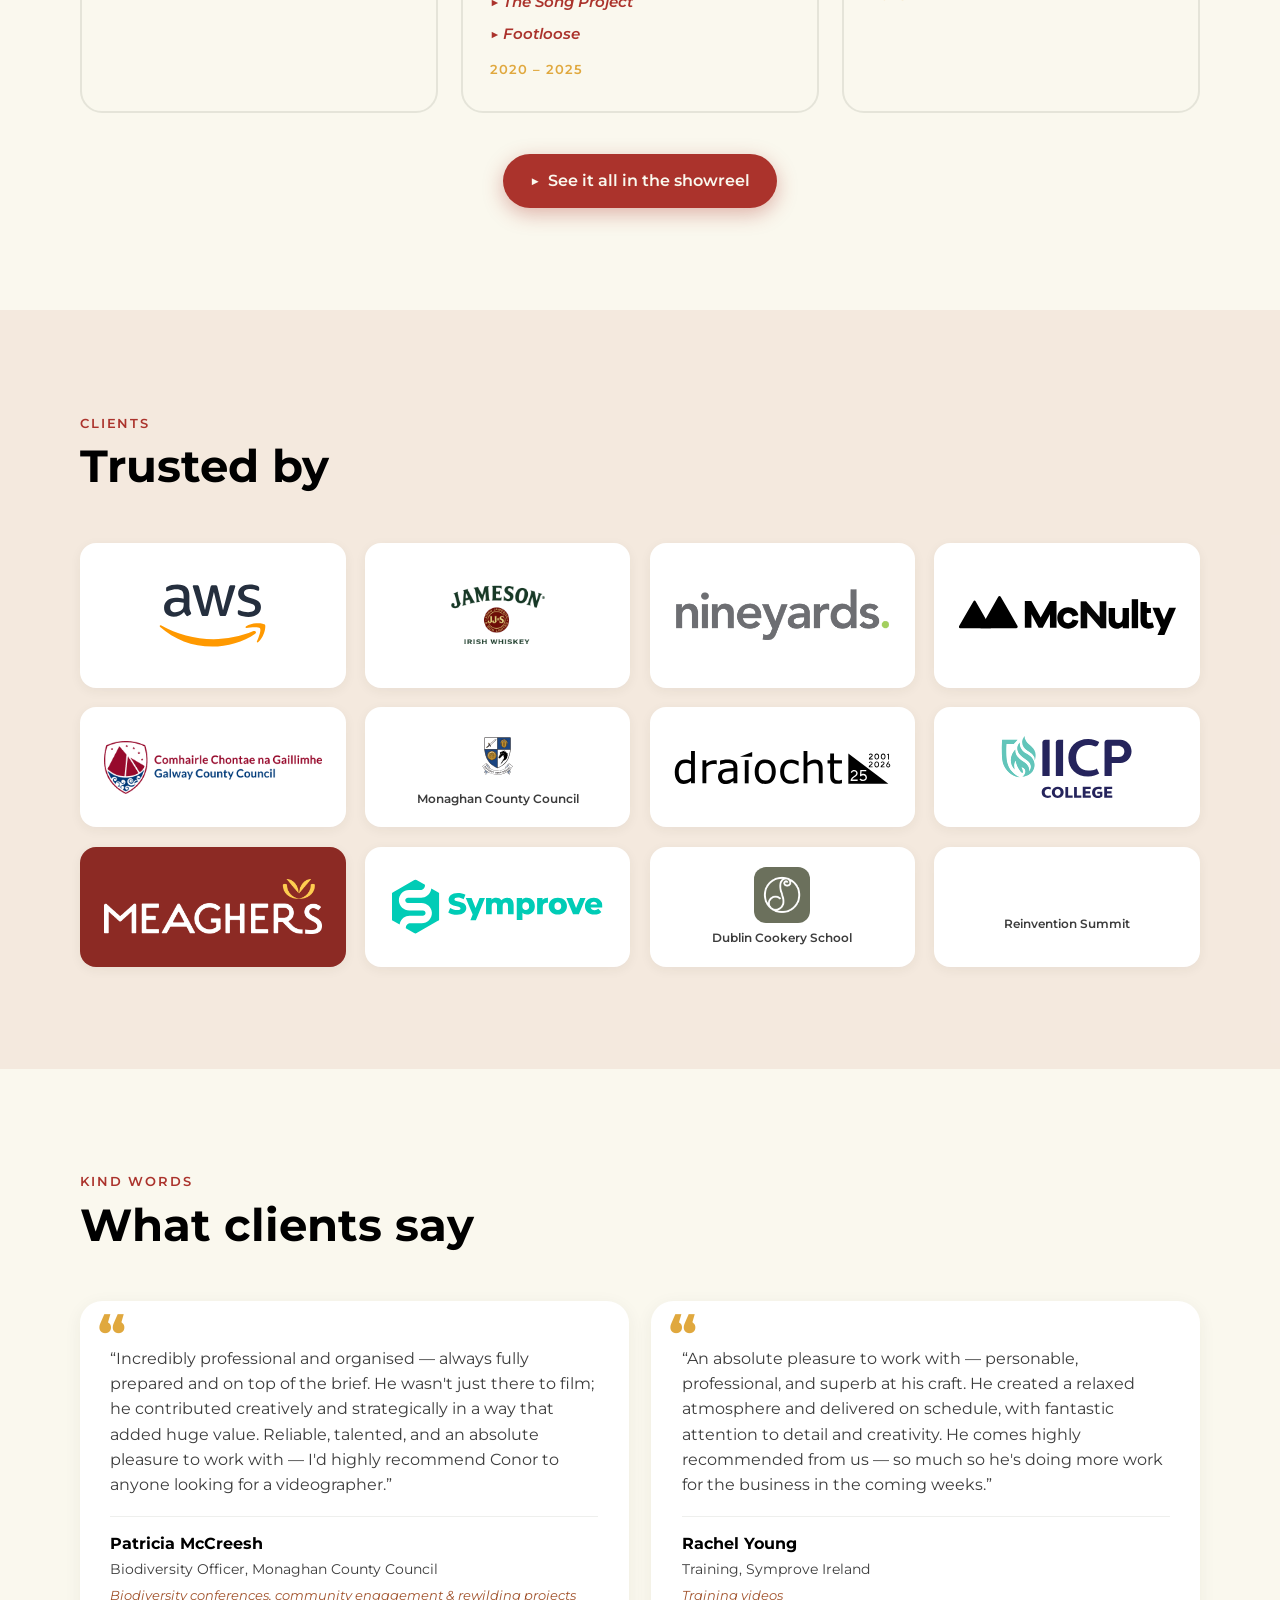
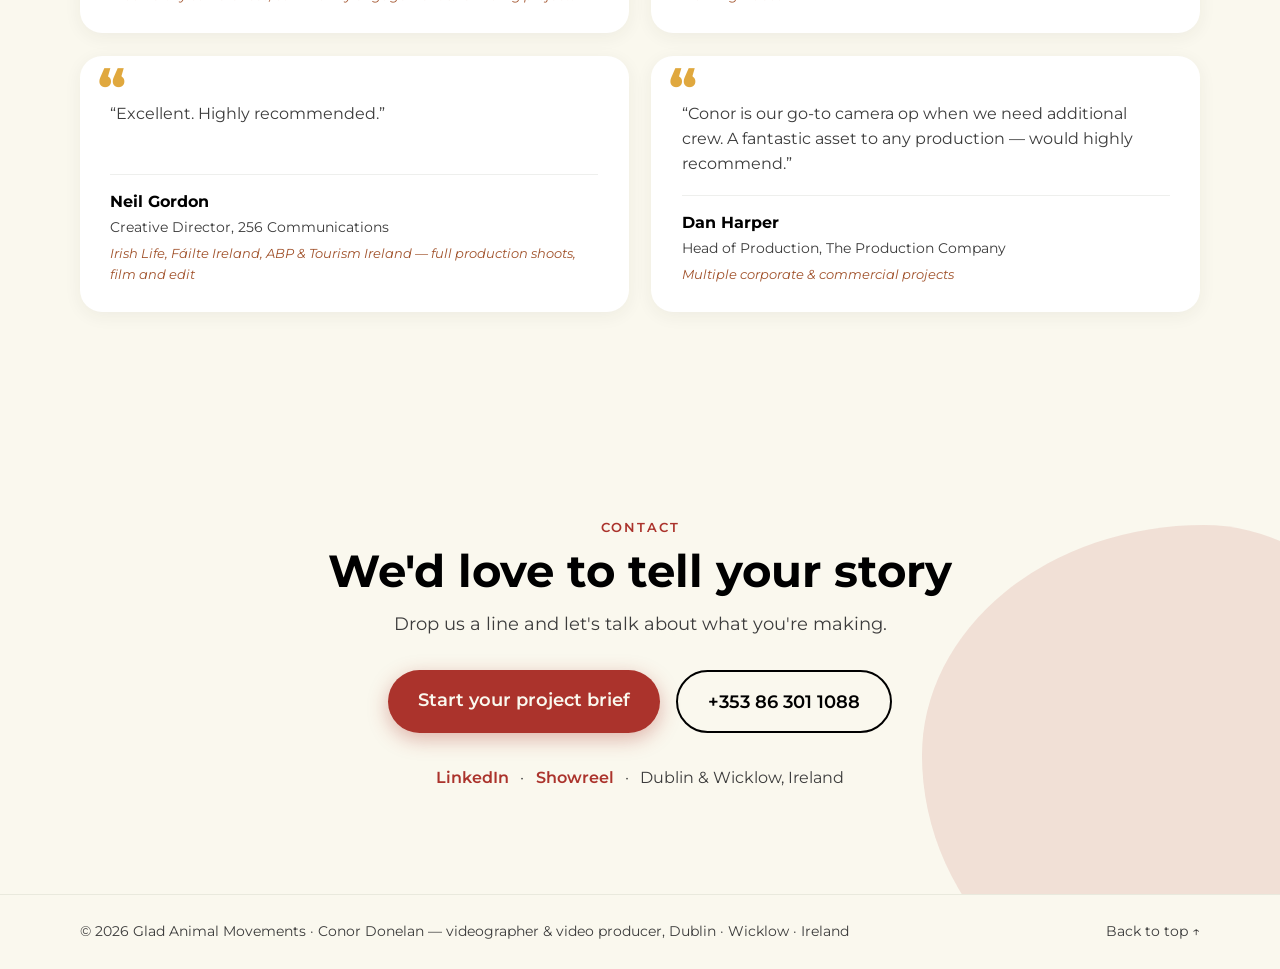
==== commit 7b5675dc: "Hero shot 3 at full quality; new headline with saffron highlights; left-aligned panel Co-Authored-By" ====
--- a/index.html
+++ b/index.html
@@ -104,7 +104,7 @@
       <div class="container hero__inner">
         <div class="hero__copy reveal">
           <p class="hero__kicker">Videography · Dublin &amp; Wicklow, Ireland</p>
-          <h1 class="hero__title">Every story has a <em>soul,</em><br>we bring it to life on screen.</h1>
+          <h1 class="hero__title">Every <em>story</em> has a <em>soul,</em><br>let <em>us</em> bring <em>yours</em> to life</h1>
           <p class="hero__sub">Glad Animal Movements is the Dublin &amp; Wicklow-based videography studio of Conor Donelan — bringing fifteen years of performance and stagecraft to corporate, community and arts video production across Ireland.</p>
           <div class="hero__actions">
             <a class="btn btn--primary" href="#showreel">▶&nbsp; Watch the Showreel</a>
--- a/css/style.css
+++ b/css/style.css
@@ -188,7 +188,10 @@
   );
 }
 
-.hero__inner { width: min(1120px, 92%); }
+.hero__inner {
+  width: 100%;
+  padding-inline: clamp(1.2rem, 3vw, 2.5rem);
+}
 
 .hero__copy {
   max-width: 40em;
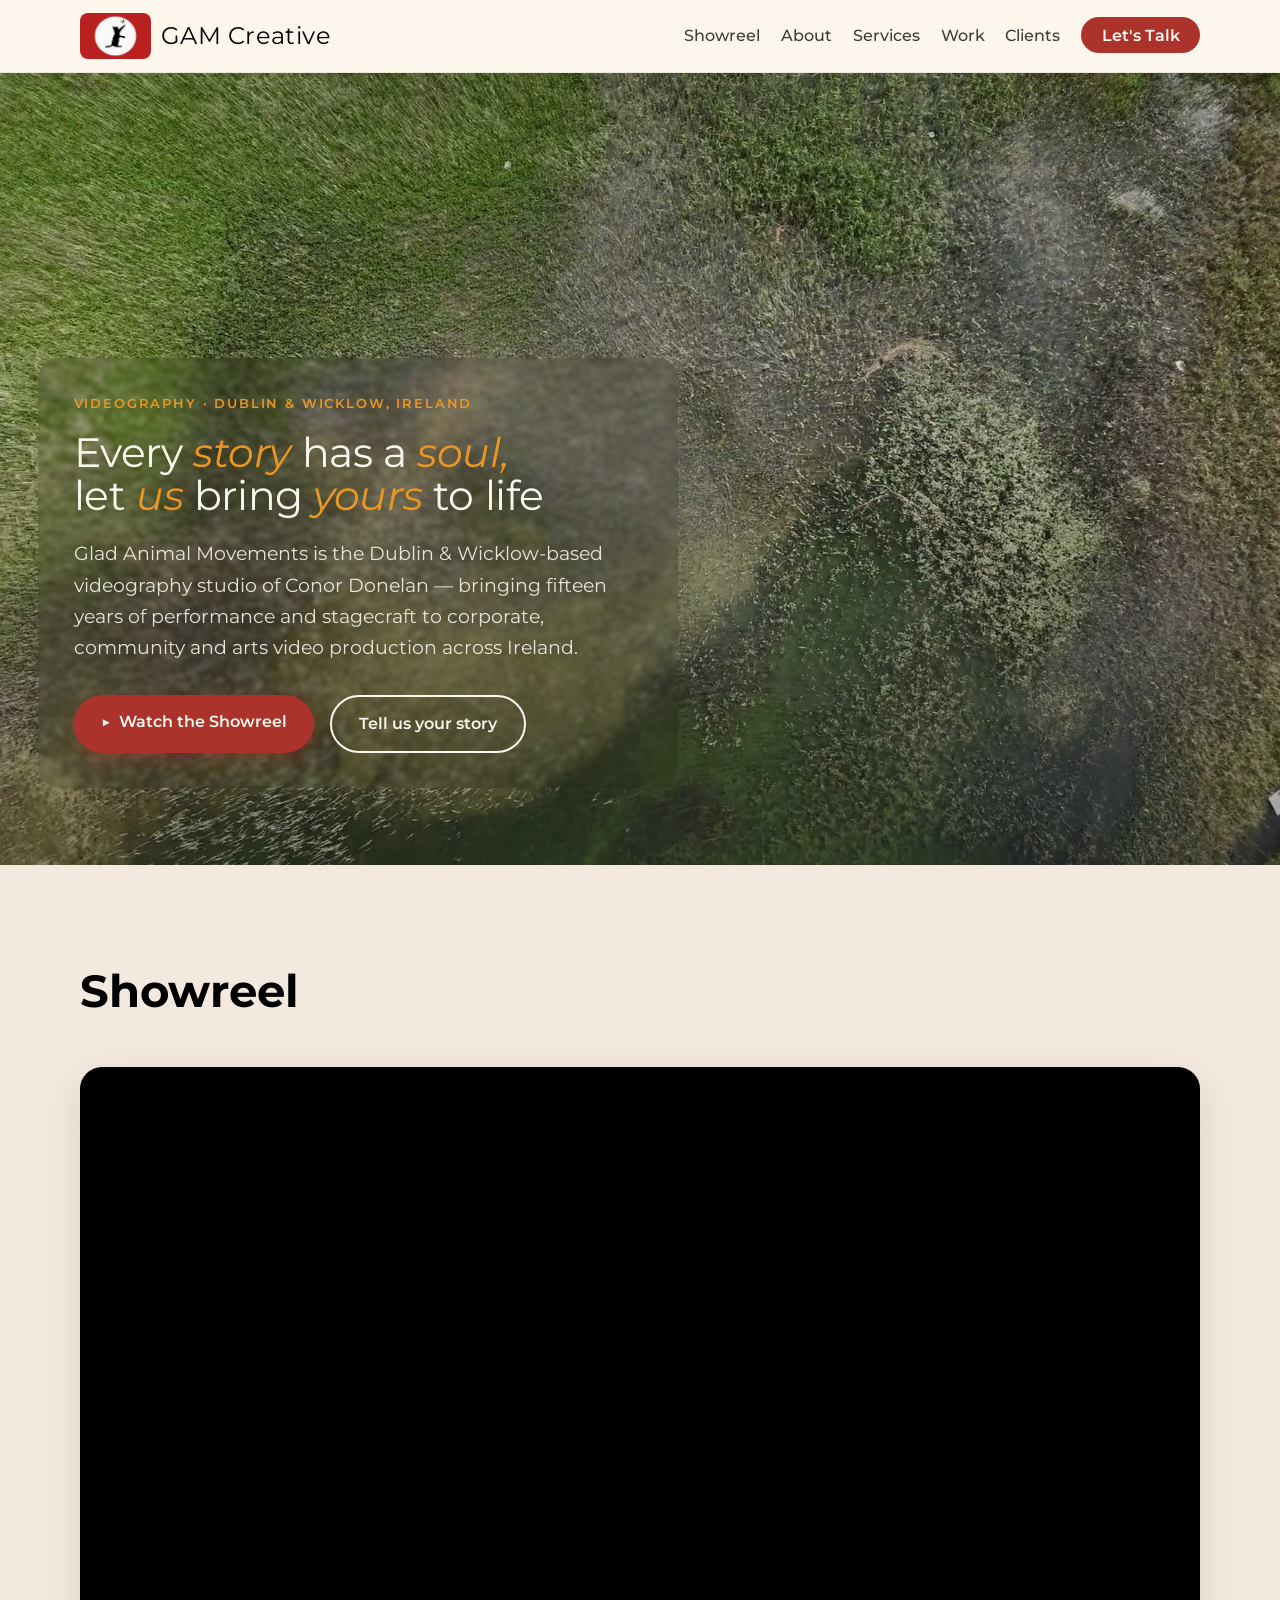
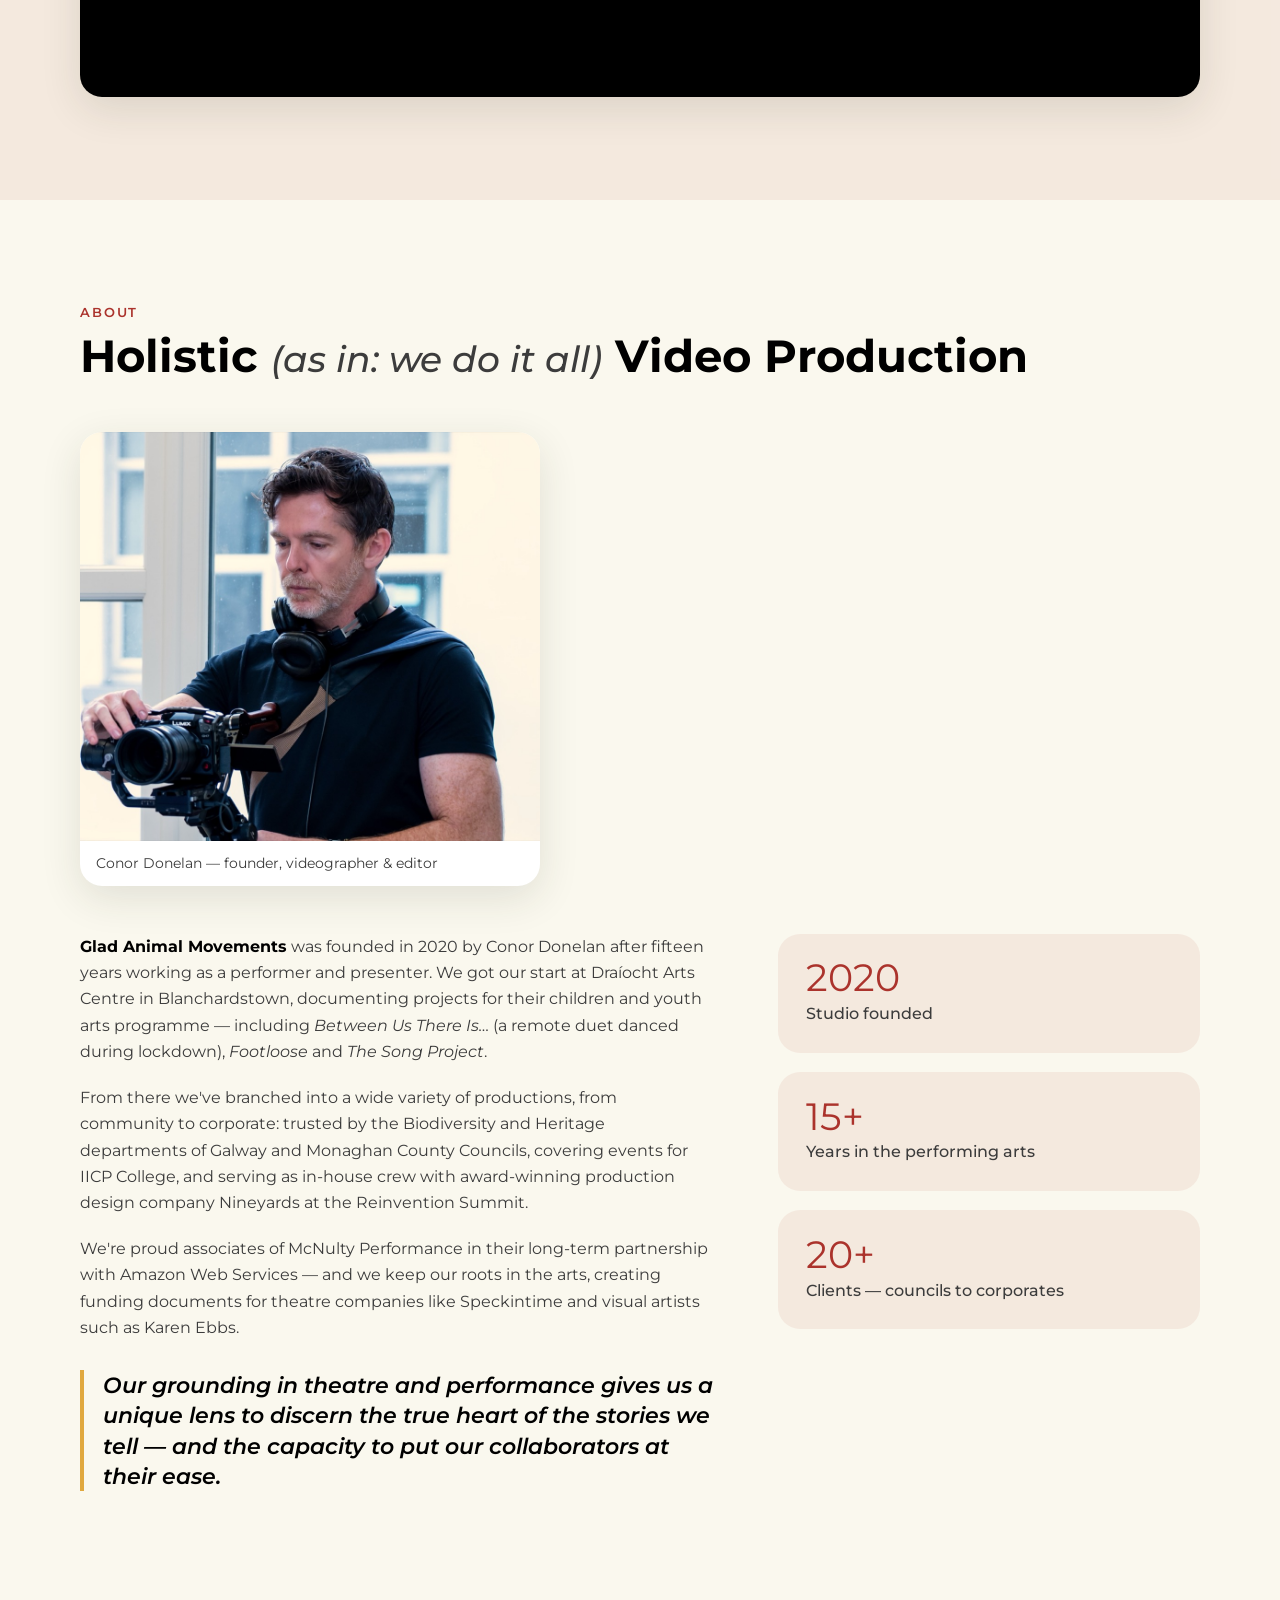
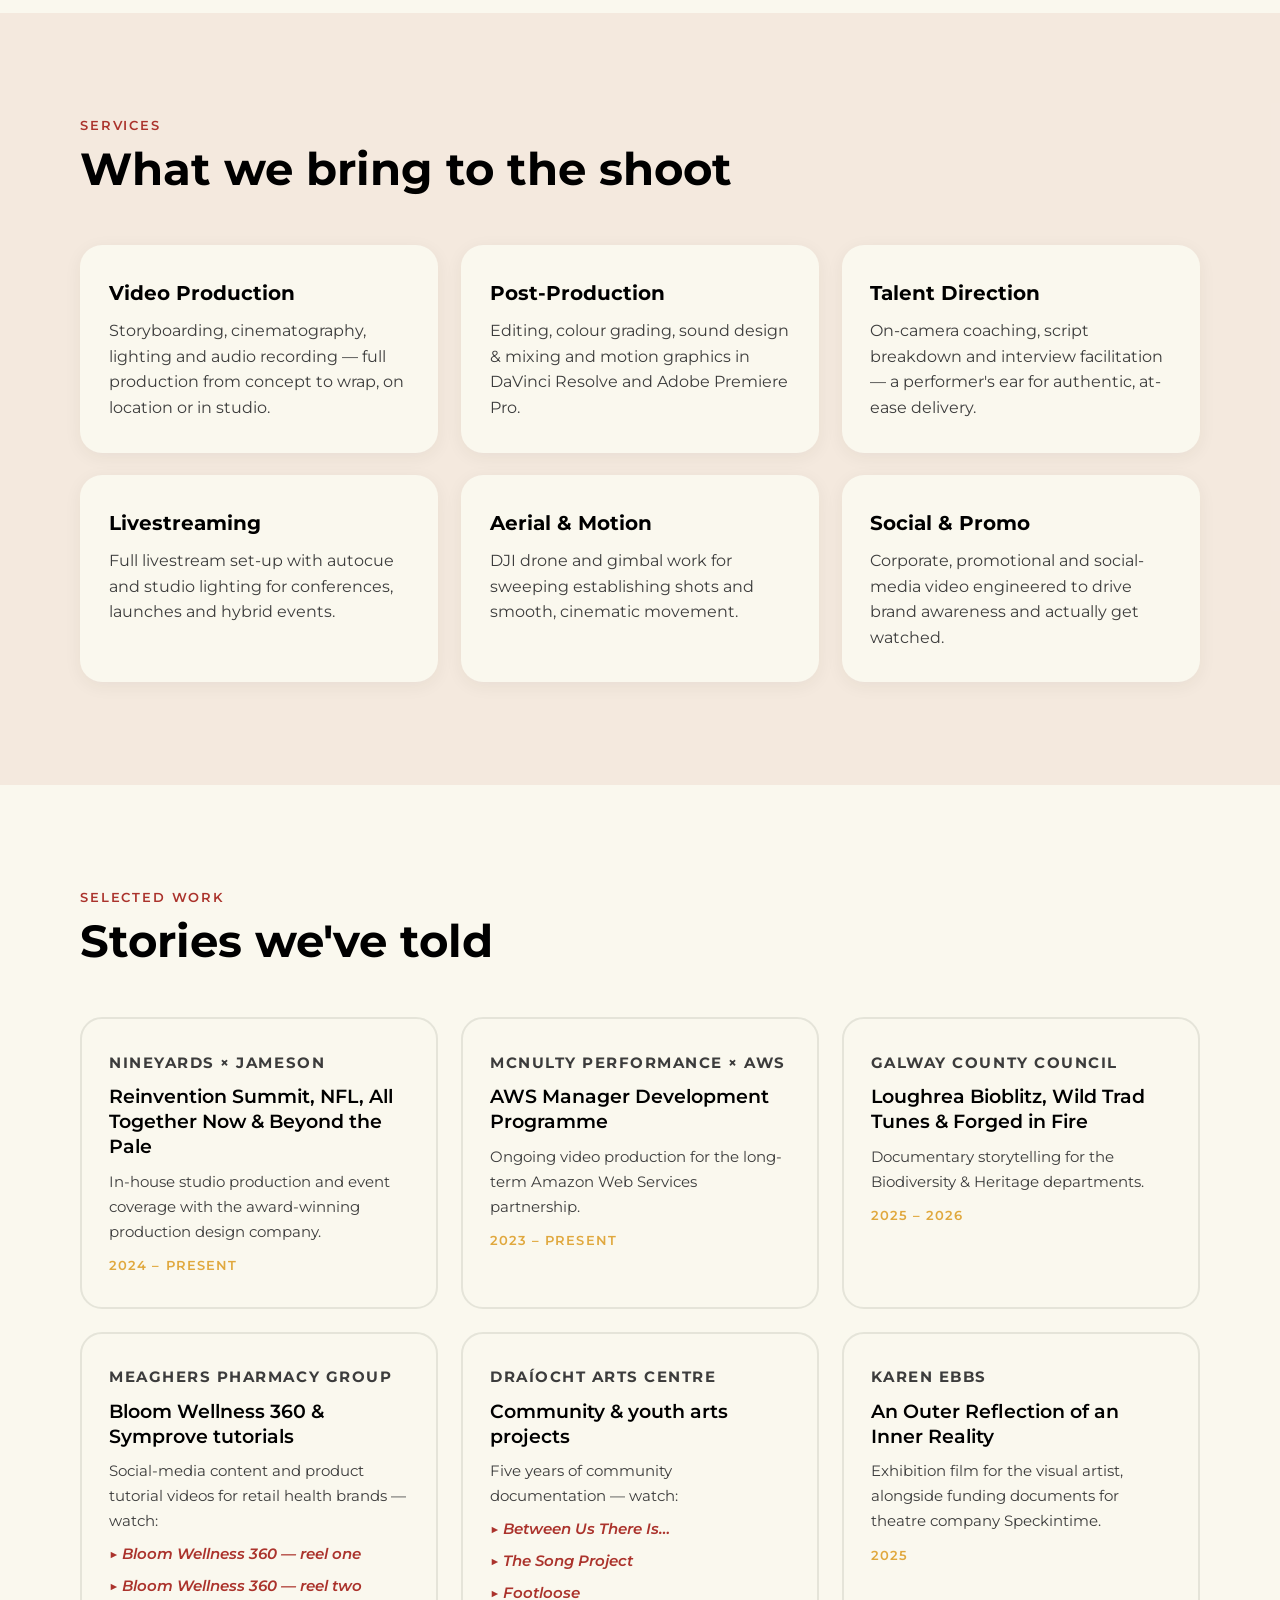
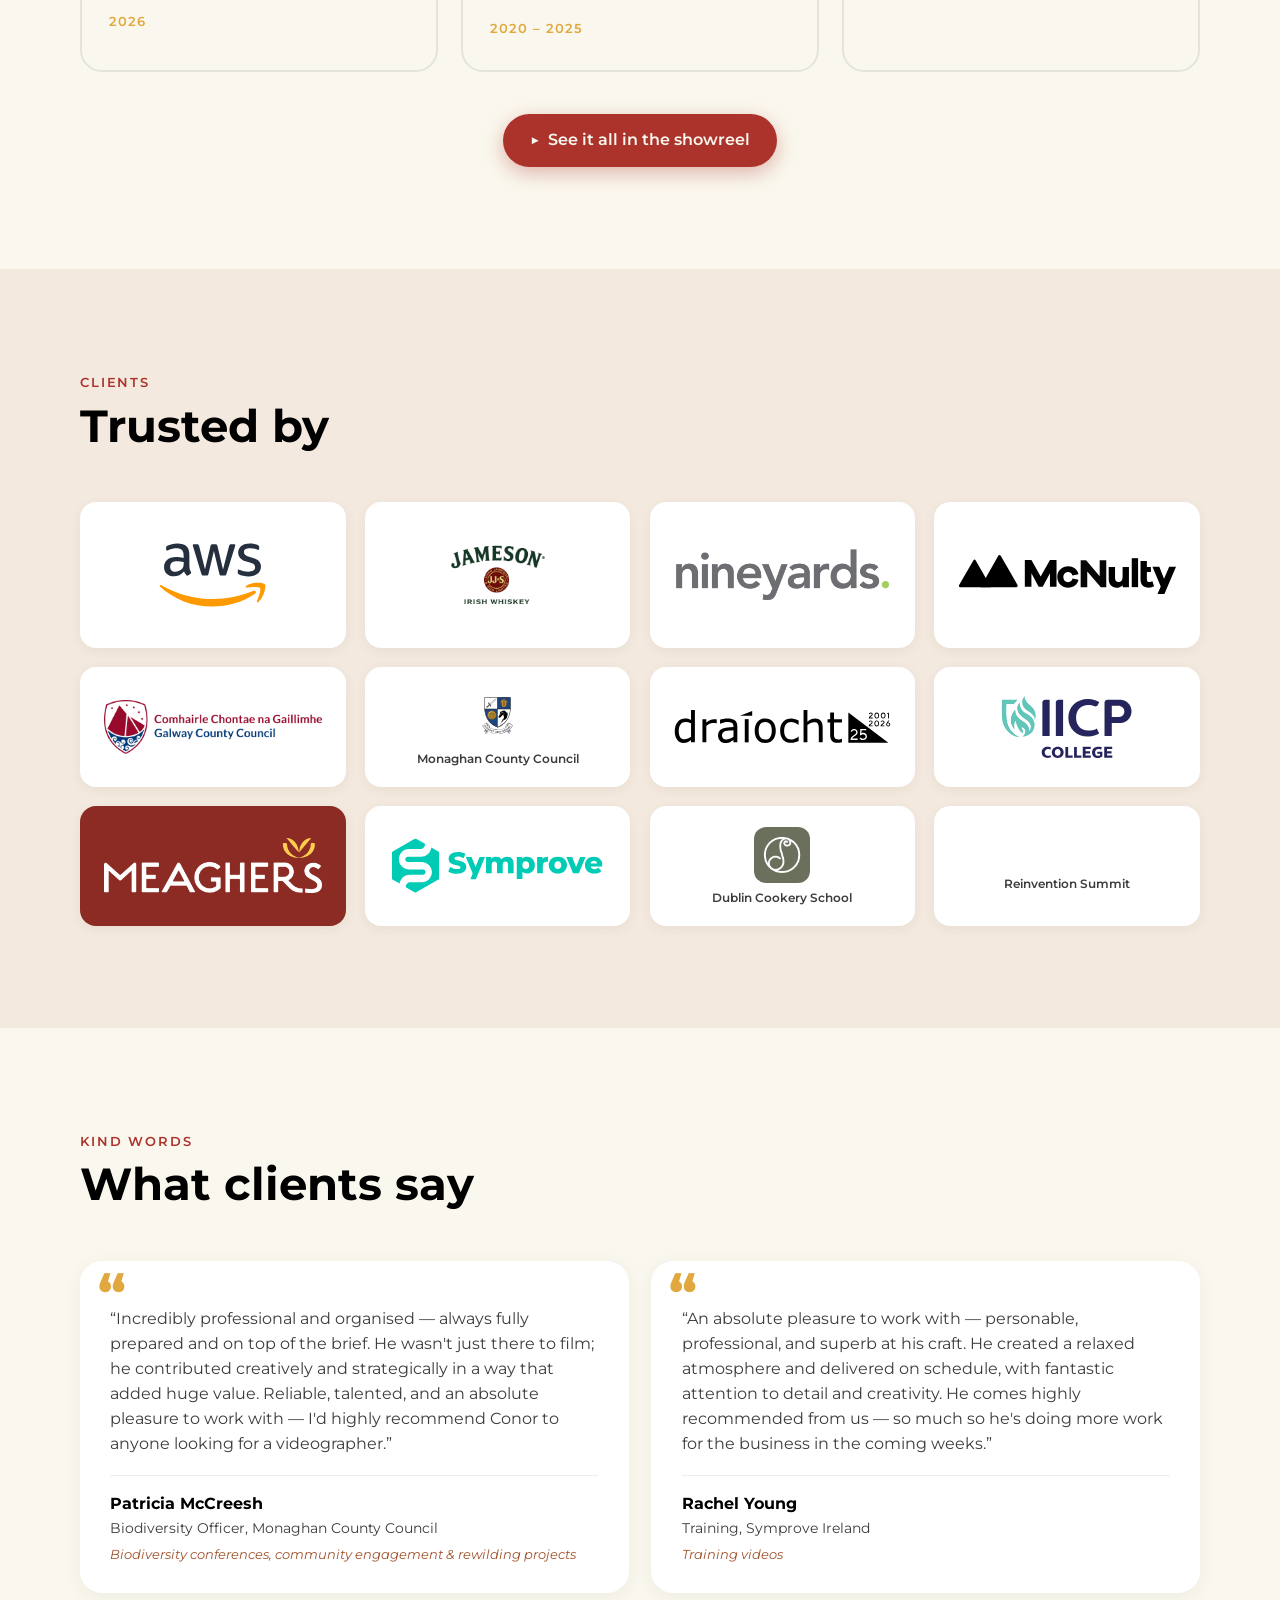
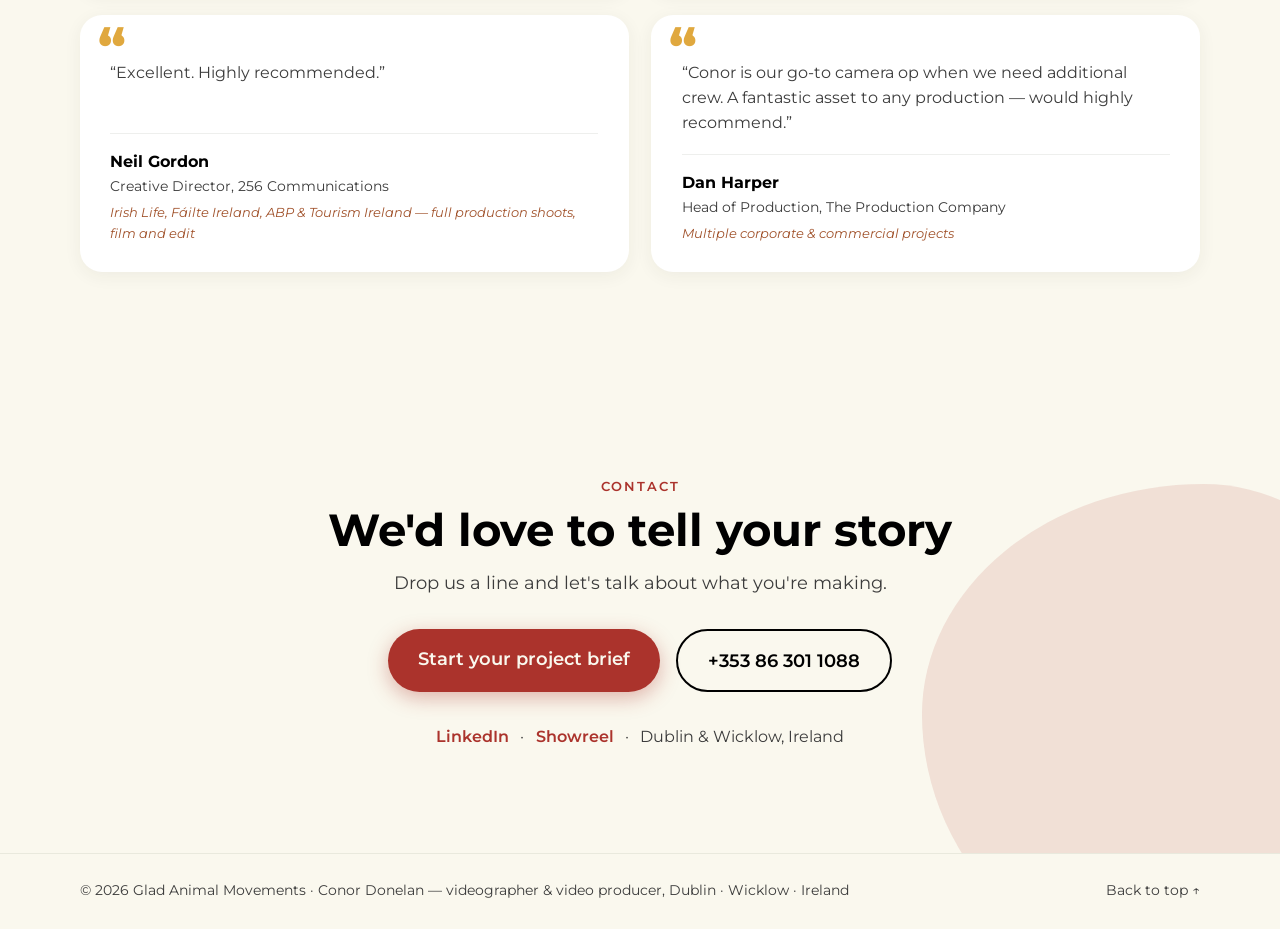
==== commit f39ab09e: "Meaghers card: link Bloom Wellness 360 Instagram reels Co-Authored-By: Claude Fable 5 <noreply@anthr" ====
--- a/index.html
+++ b/index.html
@@ -227,7 +227,12 @@
           <article class="work-card reveal">
             <p class="work-card__client">Meaghers Pharmacy Group</p>
             <h3>Bloom Wellness 360 &amp; Symprove tutorials</h3>
-            <p>Social-media content and product tutorial videos for retail health brands. <span class="work-card__year">2026</span></p>
+            <p>Social-media content and product tutorial videos for retail health brands — watch:</p>
+            <ul class="work-card__films">
+              <li><a href="https://www.instagram.com/p/DZm7TKAMJJe/" target="_blank" rel="noopener">▶ <em>Bloom Wellness 360 — reel one</em></a></li>
+              <li><a href="https://www.instagram.com/p/DZ5dedOsVdf/" target="_blank" rel="noopener">▶ <em>Bloom Wellness 360 — reel two</em></a></li>
+            </ul>
+            <p><span class="work-card__year">2026</span></p>
           </article>
           <article class="work-card reveal">
             <p class="work-card__client">Draíocht Arts Centre</p>
--- a/css/style.css
+++ b/css/style.css
@@ -214,7 +214,7 @@
 .hero__title {
   font-family: var(--font-display);
   font-weight: 400;
-  font-size: clamp(2.4rem, 5.4vw, 4.2rem);
+  font-size: clamp(1.9rem, 3.2vw, 2.7rem);
   line-height: 1.06;
   letter-spacing: -0.01em;
   margin-bottom: 1.3rem;
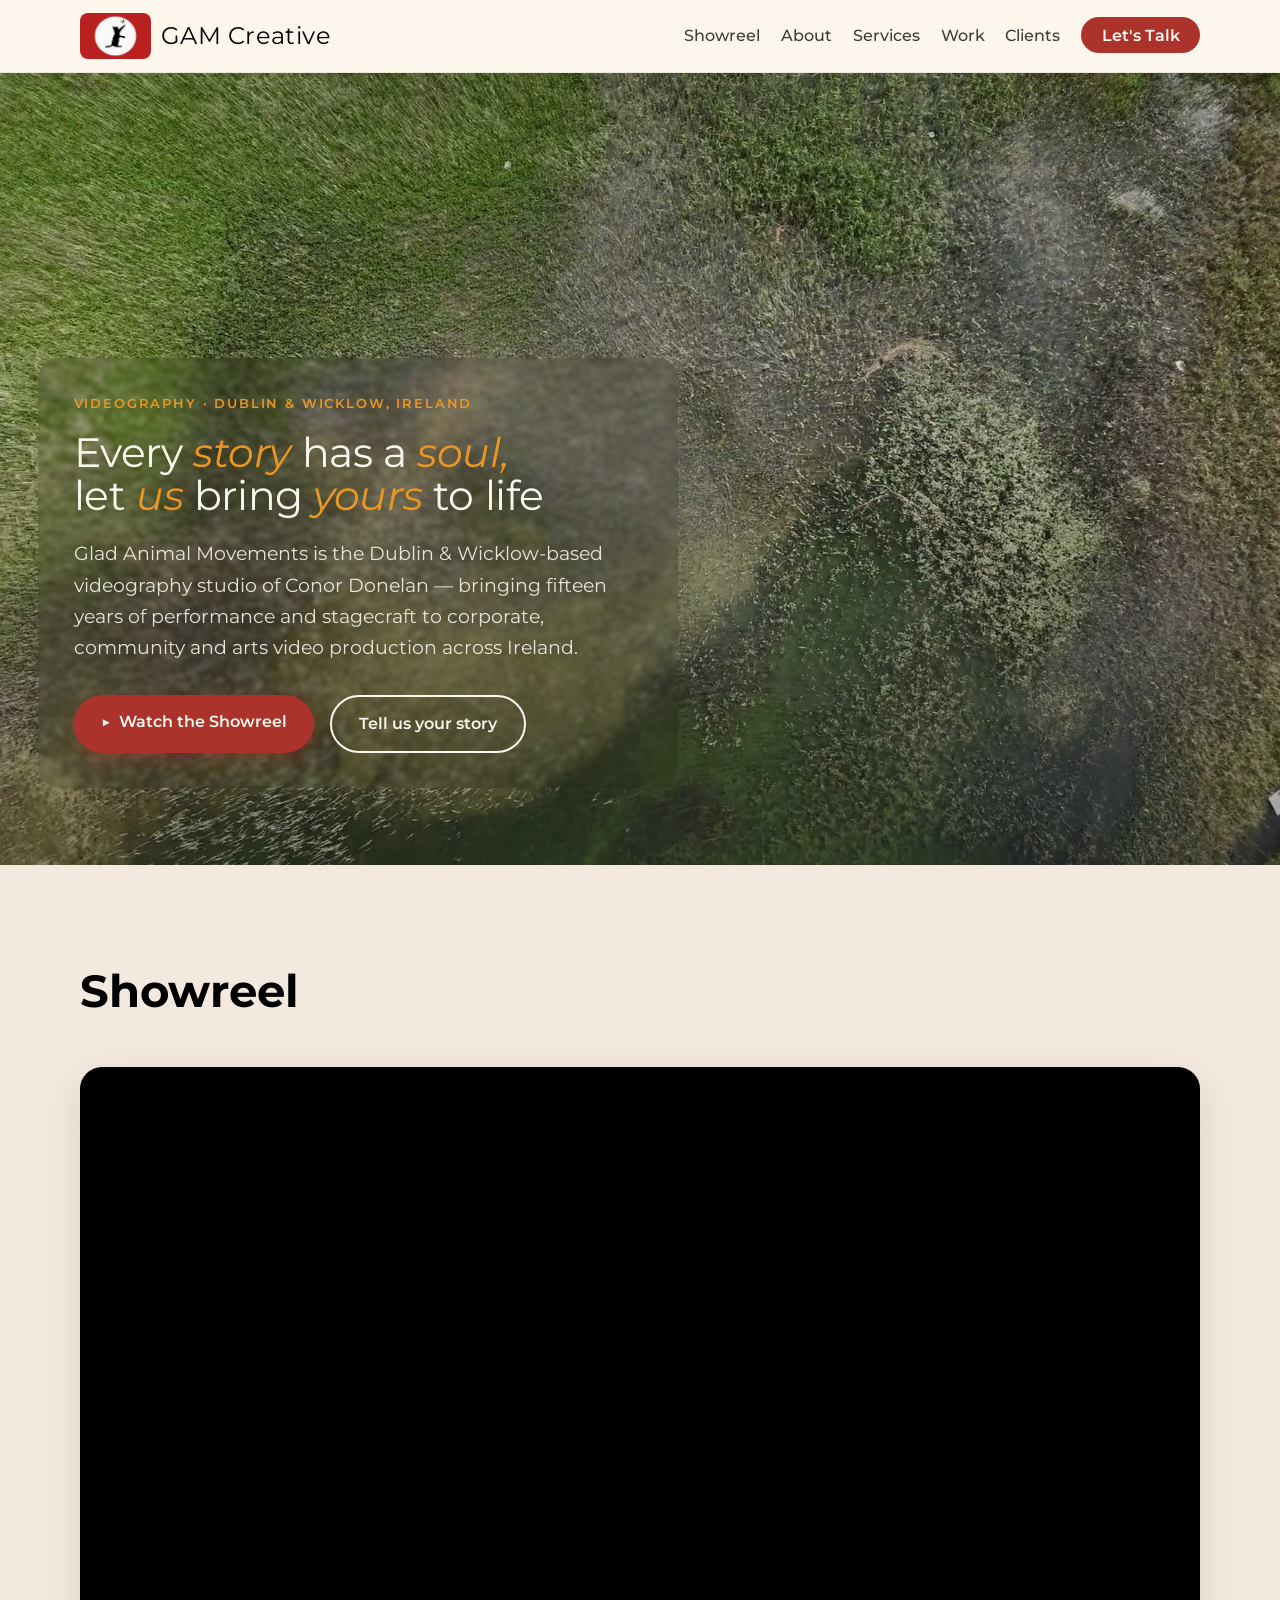
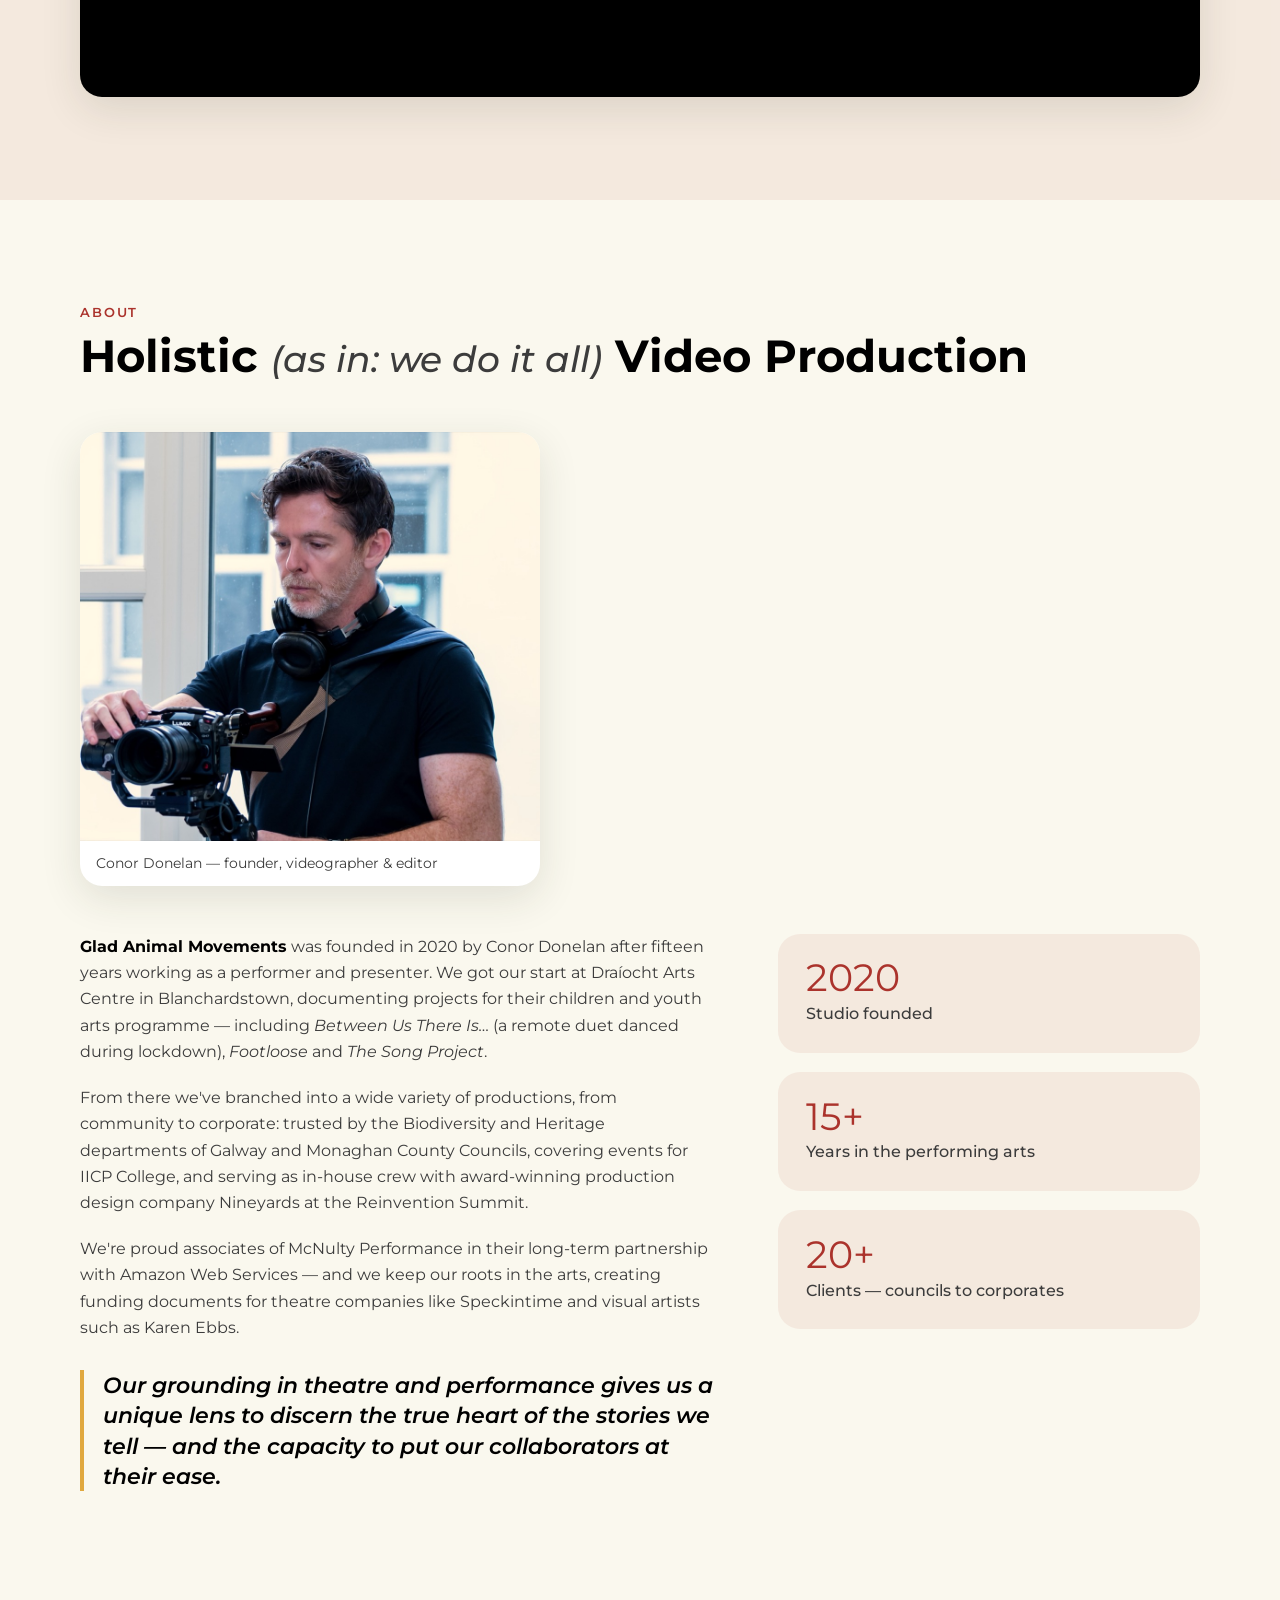
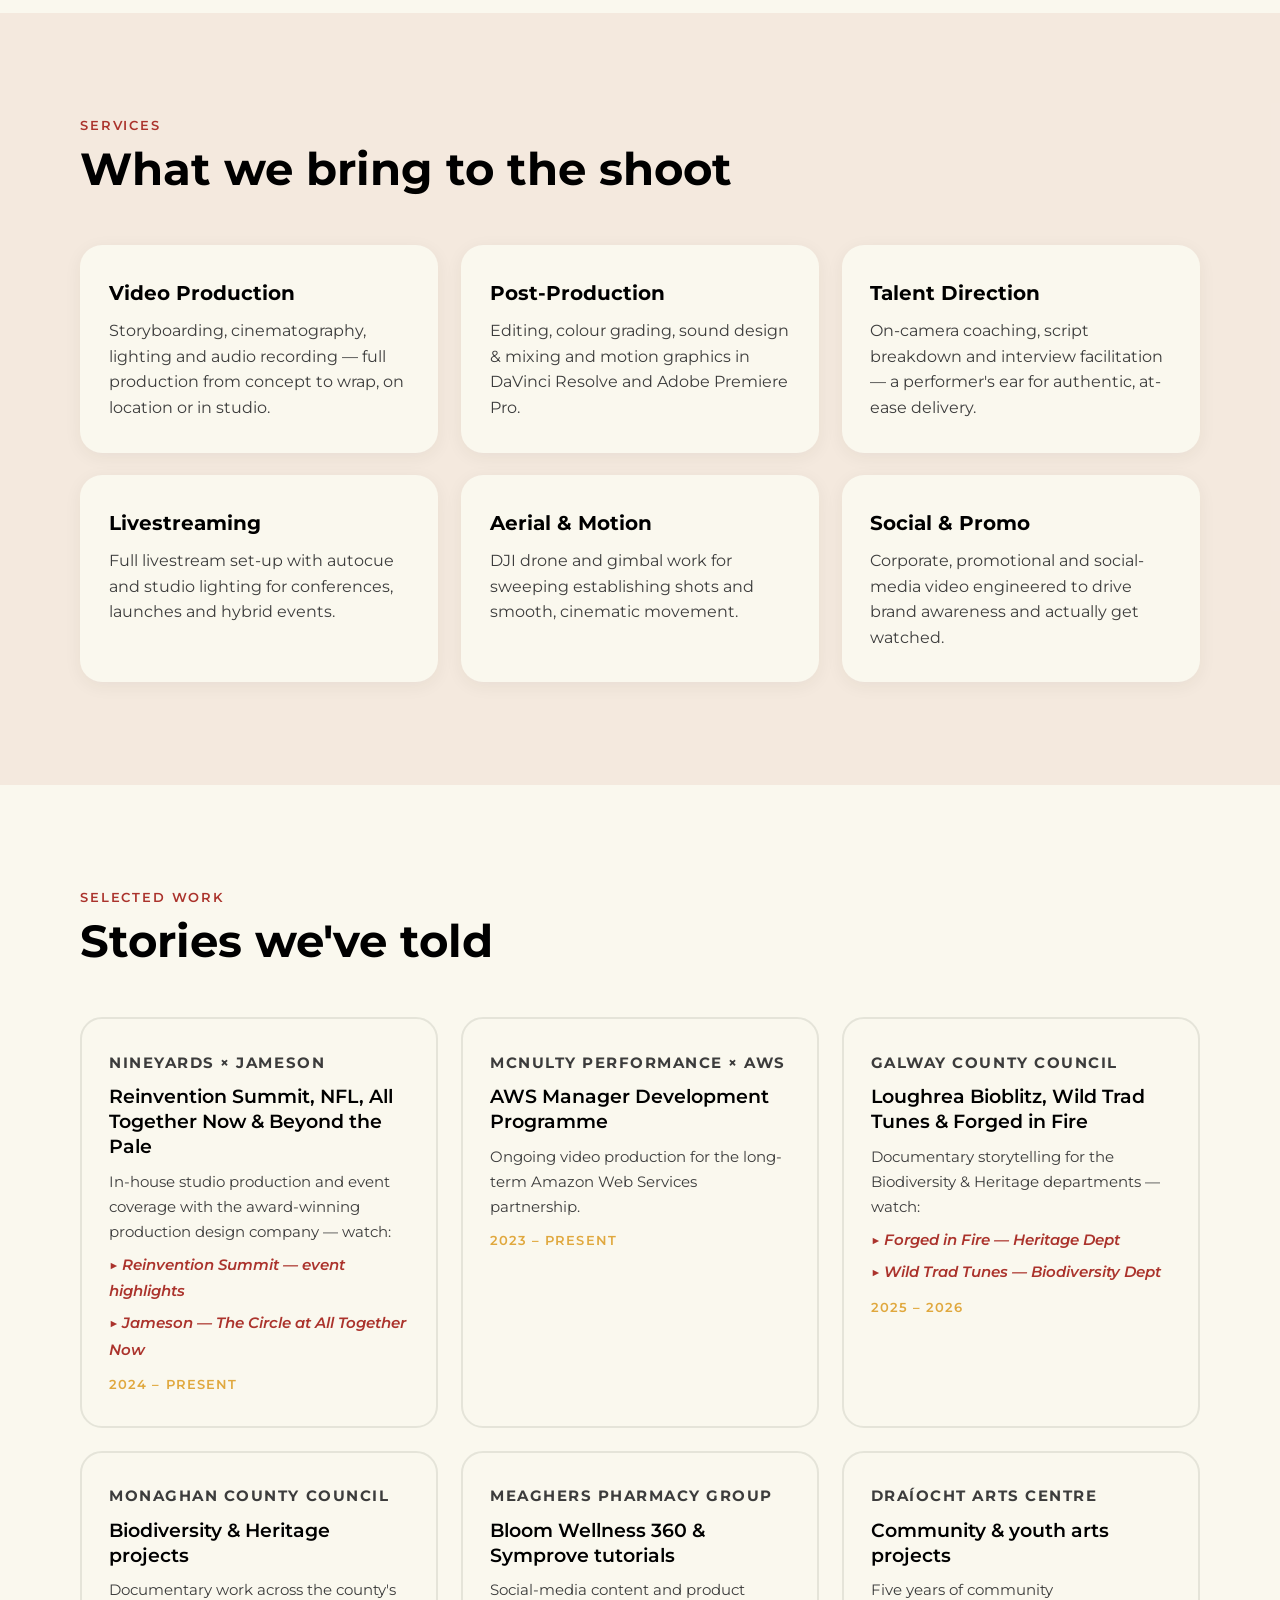
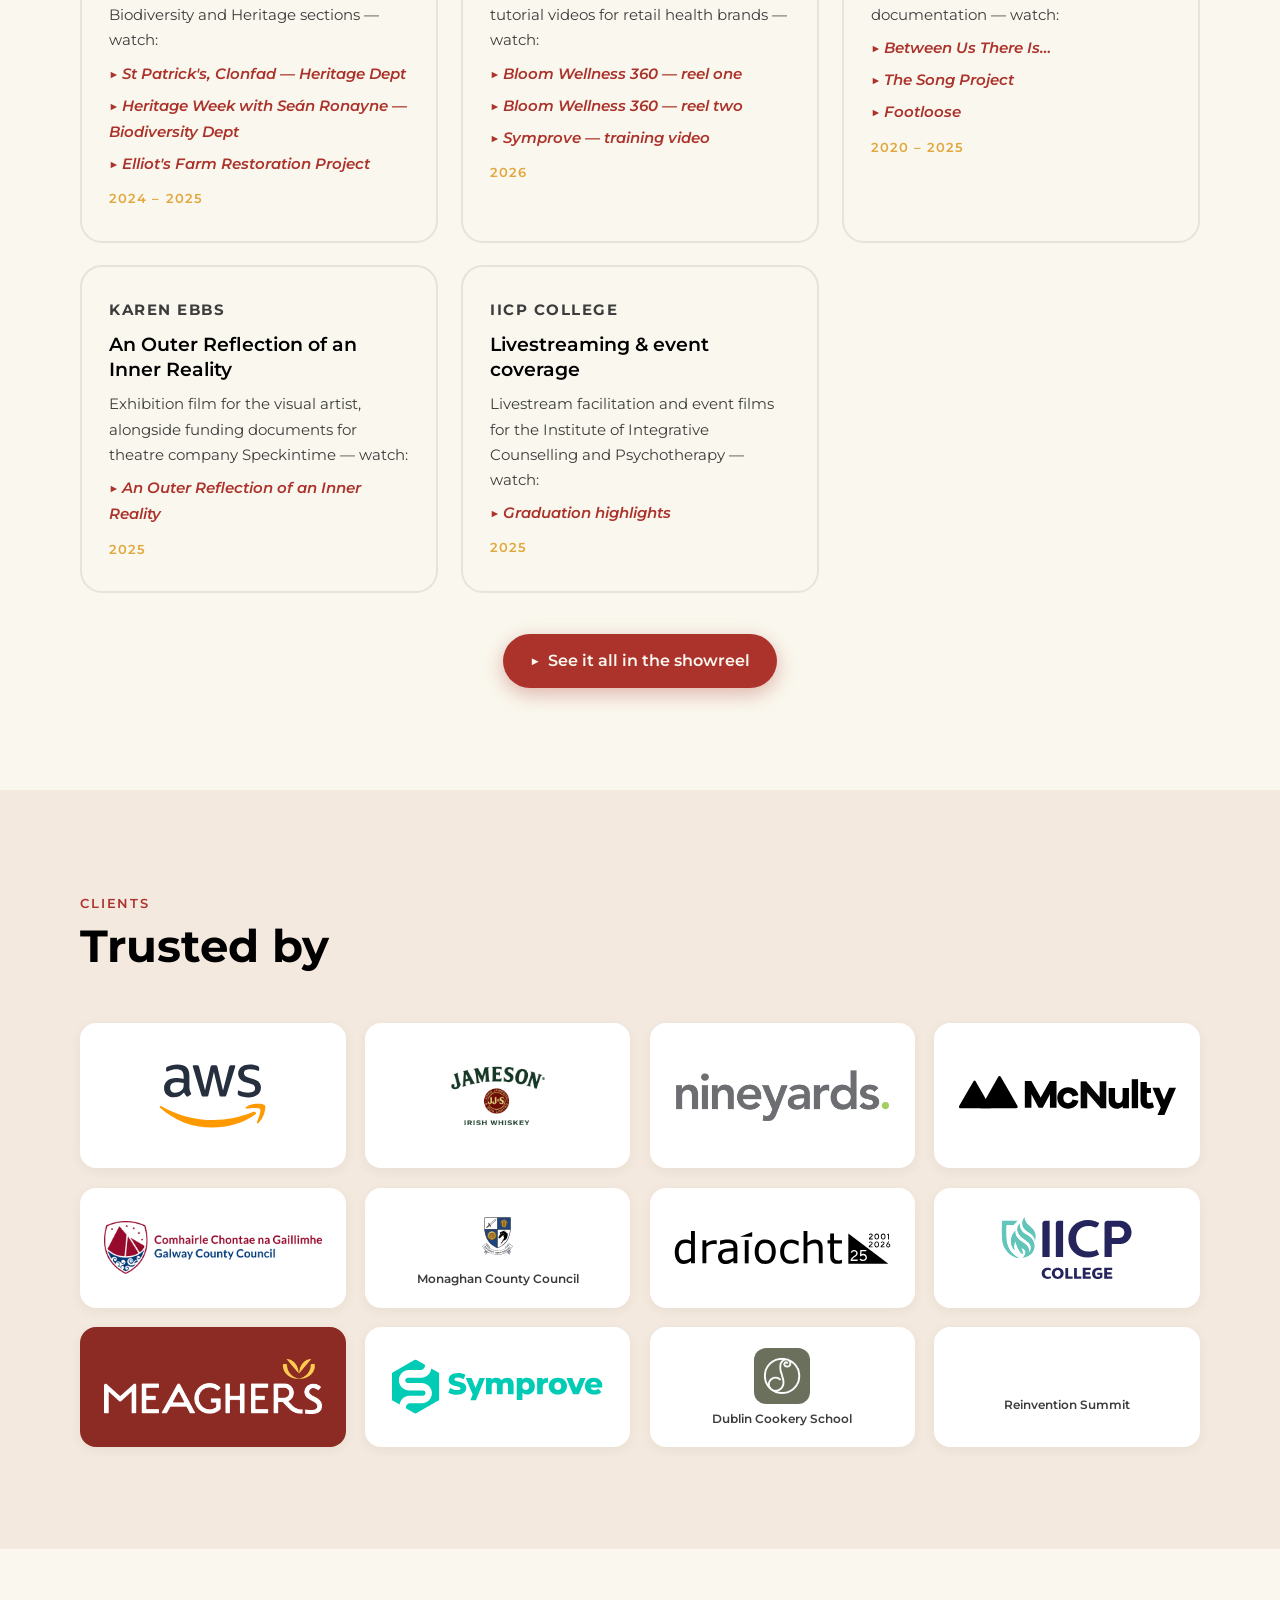
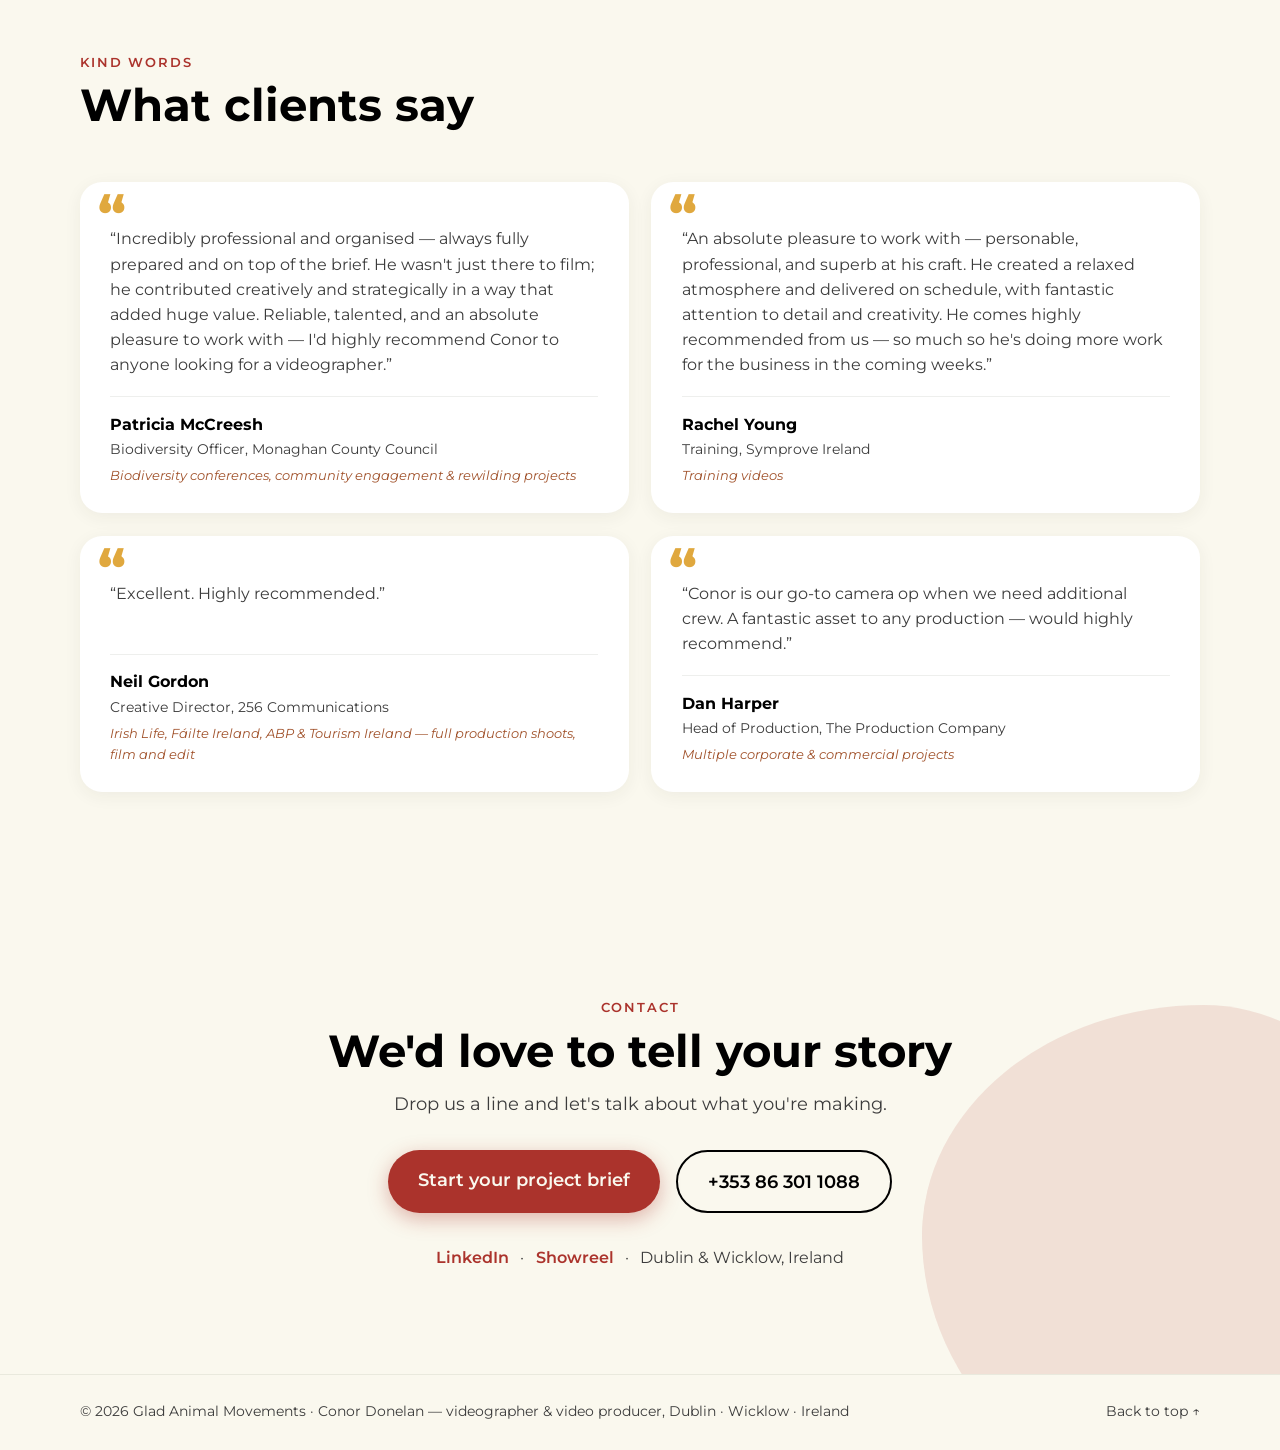
==== commit 4ec1a05f: "Work: film links on every card; new Monaghan and IICP cards Co-Authored-By: Claude Fable 5 <noreply@" ====
--- a/index.html
+++ b/index.html
@@ -212,7 +212,12 @@
           <article class="work-card reveal">
             <p class="work-card__client">Nineyards × Jameson</p>
             <h3>Reinvention Summit, NFL, All Together Now &amp; Beyond the Pale</h3>
-            <p>In-house studio production and event coverage with the award-winning production design company. <span class="work-card__year">2024 – present</span></p>
+            <p>In-house studio production and event coverage with the award-winning production design company — watch:</p>
+            <ul class="work-card__films">
+              <li><a href="https://f.io/CRhISO3V" target="_blank" rel="noopener">▶ <em>Reinvention Summit — event highlights</em></a></li>
+              <li><a href="https://f.io/owcR1xle" target="_blank" rel="noopener">▶ <em>Jameson — The Circle at All Together Now</em></a></li>
+            </ul>
+            <p><span class="work-card__year">2024 – present</span></p>
           </article>
           <article class="work-card reveal">
             <p class="work-card__client">McNulty Performance × AWS</p>
@@ -222,7 +227,23 @@
           <article class="work-card reveal">
             <p class="work-card__client">Galway County Council</p>
             <h3>Loughrea Bioblitz, Wild Trad Tunes &amp; Forged in Fire</h3>
-            <p>Documentary storytelling for the Biodiversity &amp; Heritage departments. <span class="work-card__year">2025 – 2026</span></p>
+            <p>Documentary storytelling for the Biodiversity &amp; Heritage departments — watch:</p>
+            <ul class="work-card__films">
+              <li><a href="https://f.io/udLWlPwk" target="_blank" rel="noopener">▶ <em>Forged in Fire — Heritage Dept</em></a></li>
+              <li><a href="https://f.io/AZw_IH-8" target="_blank" rel="noopener">▶ <em>Wild Trad Tunes — Biodiversity Dept</em></a></li>
+            </ul>
+            <p><span class="work-card__year">2025 – 2026</span></p>
+          </article>
+          <article class="work-card reveal">
+            <p class="work-card__client">Monaghan County Council</p>
+            <h3>Biodiversity &amp; Heritage projects</h3>
+            <p>Documentary work across the county's Biodiversity and Heritage sections — watch:</p>
+            <ul class="work-card__films">
+              <li><a href="https://f.io/OD_ybmlJ" target="_blank" rel="noopener">▶ <em>St Patrick's, Clonfad — Heritage Dept</em></a></li>
+              <li><a href="https://f.io/4PDIykTx" target="_blank" rel="noopener">▶ <em>Heritage Week with Seán Ronayne — Biodiversity Dept</em></a></li>
+              <li><a href="https://f.io/vbUxNJEQ" target="_blank" rel="noopener">▶ <em>Elliot's Farm Restoration Project</em></a></li>
+            </ul>
+            <p><span class="work-card__year">2024 – 2025</span></p>
           </article>
           <article class="work-card reveal">
             <p class="work-card__client">Meaghers Pharmacy Group</p>
@@ -231,6 +252,7 @@
             <ul class="work-card__films">
               <li><a href="https://www.instagram.com/p/DZm7TKAMJJe/" target="_blank" rel="noopener">▶ <em>Bloom Wellness 360 — reel one</em></a></li>
               <li><a href="https://www.instagram.com/p/DZ5dedOsVdf/" target="_blank" rel="noopener">▶ <em>Bloom Wellness 360 — reel two</em></a></li>
+              <li><a href="https://f.io/z-VQl9Eu" target="_blank" rel="noopener">▶ <em>Symprove — training video</em></a></li>
             </ul>
             <p><span class="work-card__year">2026</span></p>
           </article>
@@ -248,7 +270,20 @@
           <article class="work-card reveal">
             <p class="work-card__client">Karen Ebbs</p>
             <h3>An Outer Reflection of an Inner Reality</h3>
-            <p>Exhibition film for the visual artist, alongside funding documents for theatre company Speckintime. <span class="work-card__year">2025</span></p>
+            <p>Exhibition film for the visual artist, alongside funding documents for theatre company Speckintime — watch:</p>
+            <ul class="work-card__films">
+              <li><a href="https://f.io/Eu5eW3dG" target="_blank" rel="noopener">▶ <em>An Outer Reflection of an Inner Reality</em></a></li>
+            </ul>
+            <p><span class="work-card__year">2025</span></p>
+          </article>
+          <article class="work-card reveal">
+            <p class="work-card__client">IICP College</p>
+            <h3>Livestreaming &amp; event coverage</h3>
+            <p>Livestream facilitation and event films for the Institute of Integrative Counselling and Psychotherapy — watch:</p>
+            <ul class="work-card__films">
+              <li><a href="https://f.io/DOGEXwi7" target="_blank" rel="noopener">▶ <em>Graduation highlights</em></a></li>
+            </ul>
+            <p><span class="work-card__year">2025</span></p>
           </article>
         </div>
         <p class="work__more reveal">
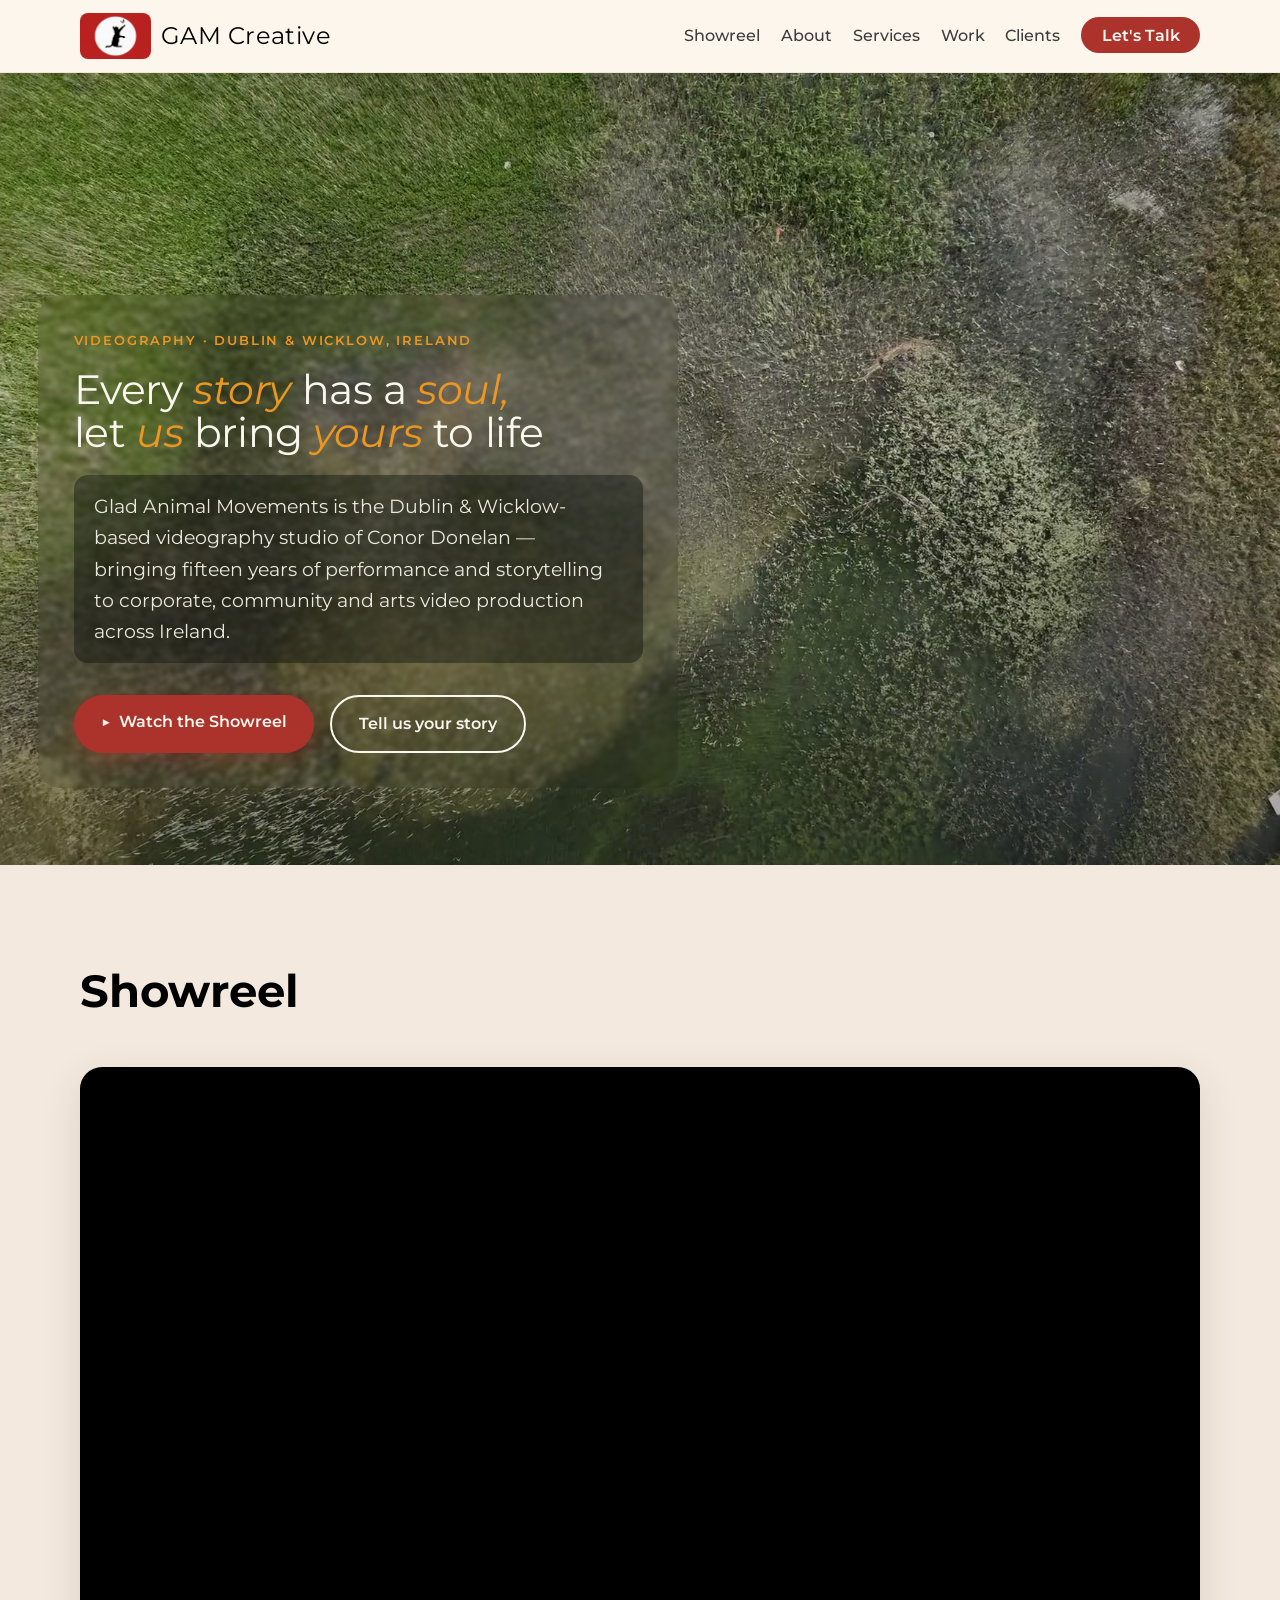
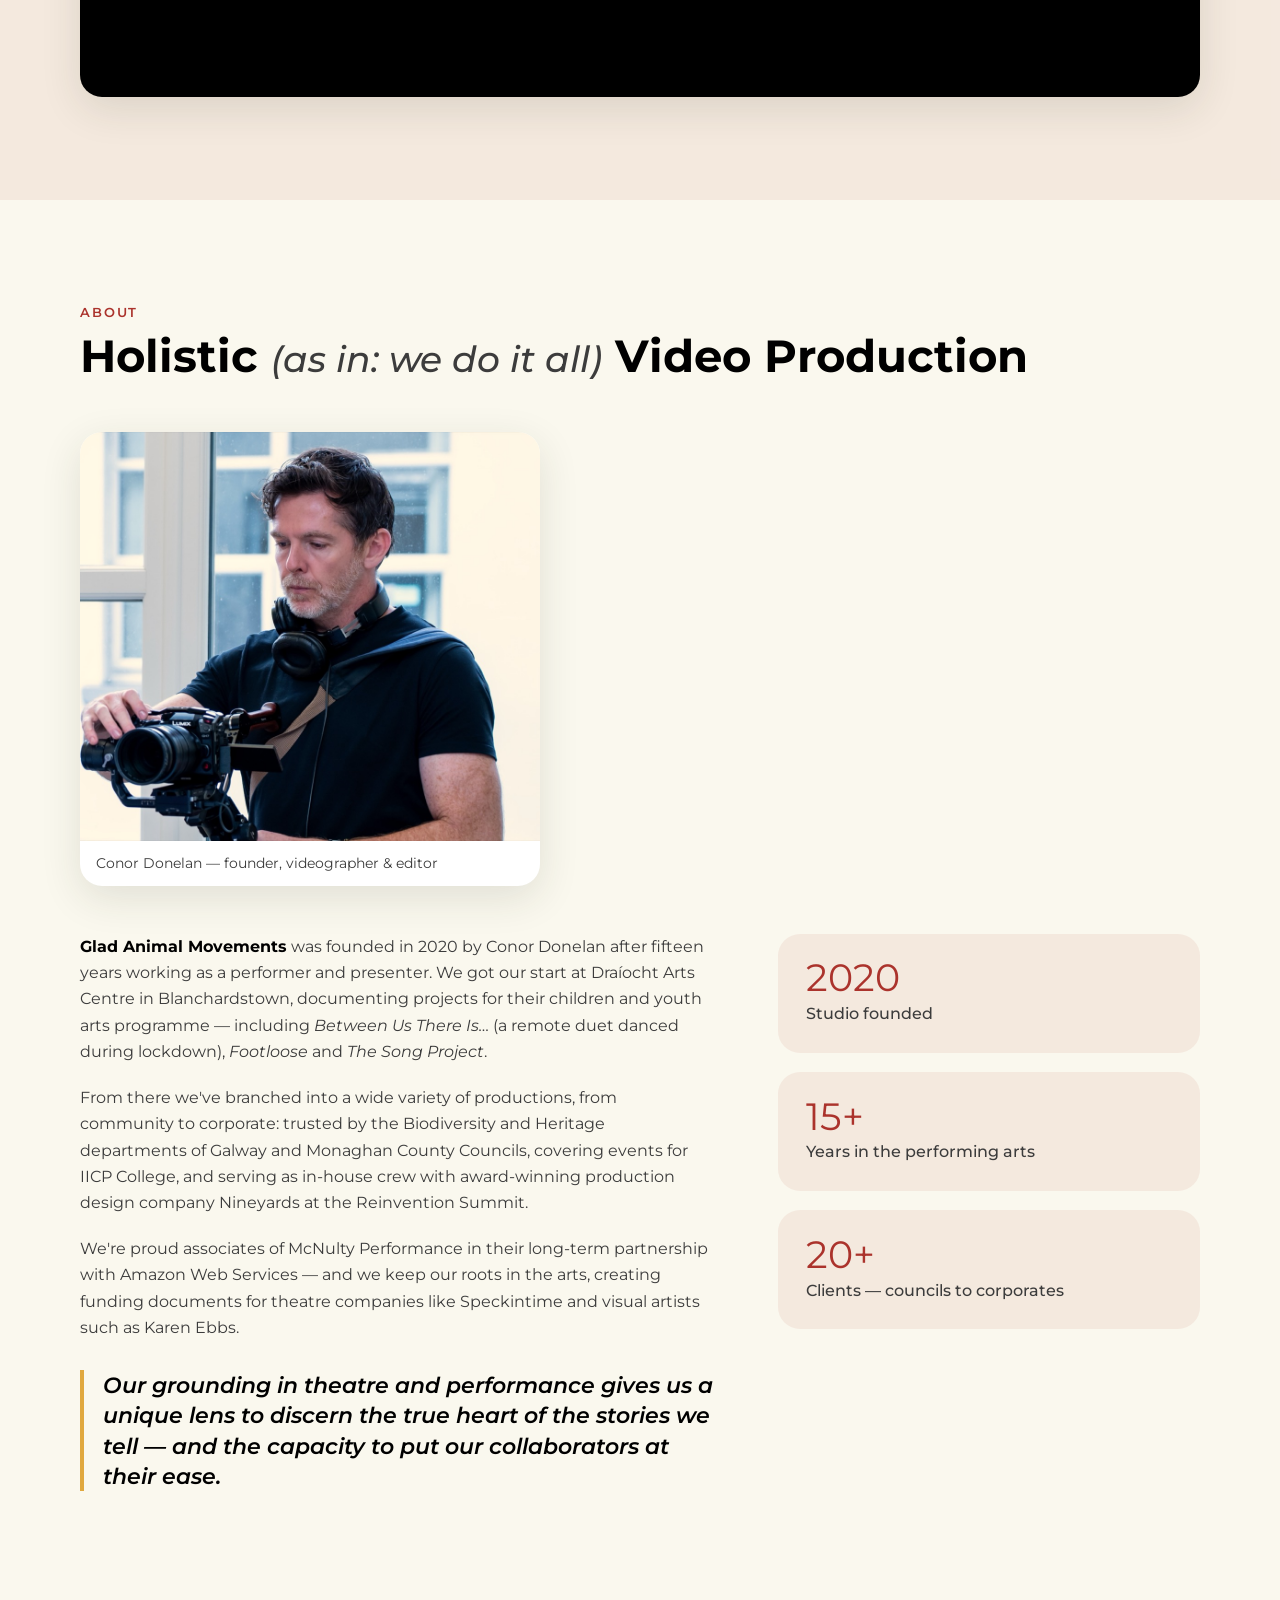
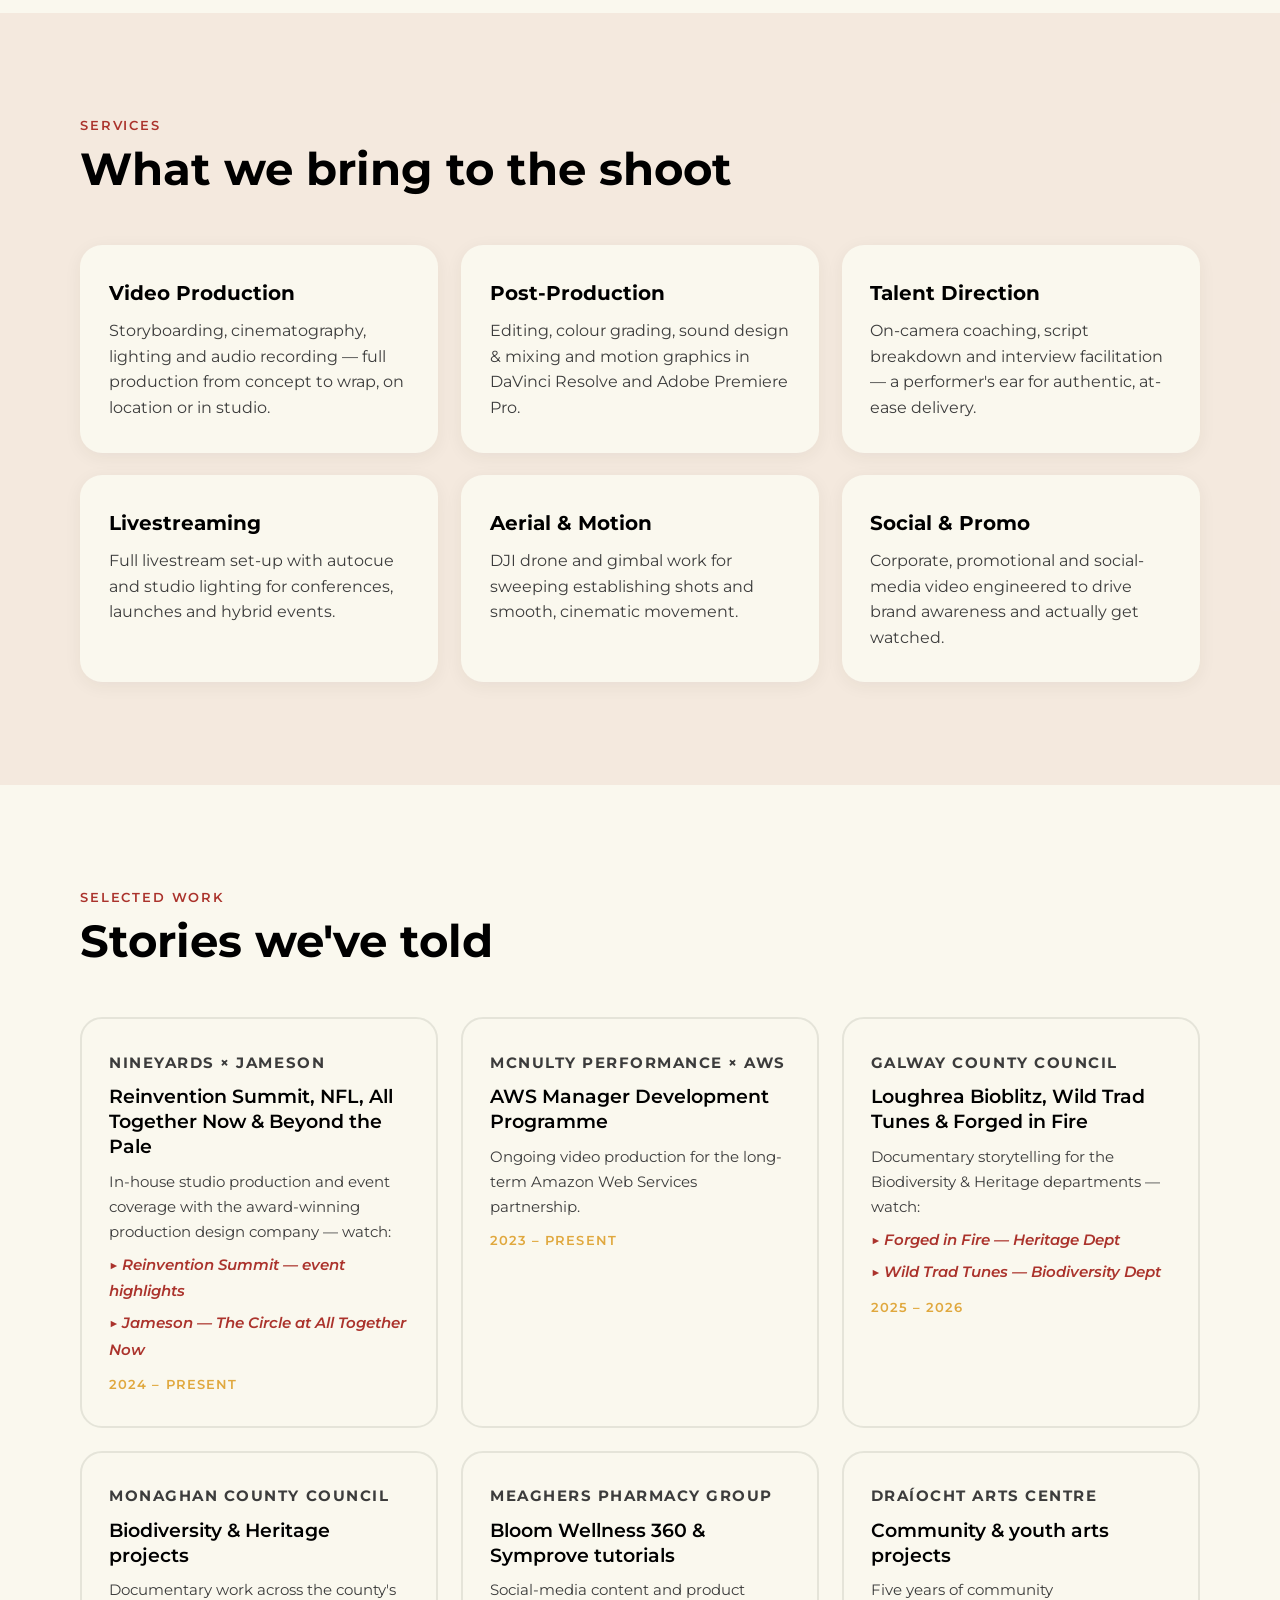
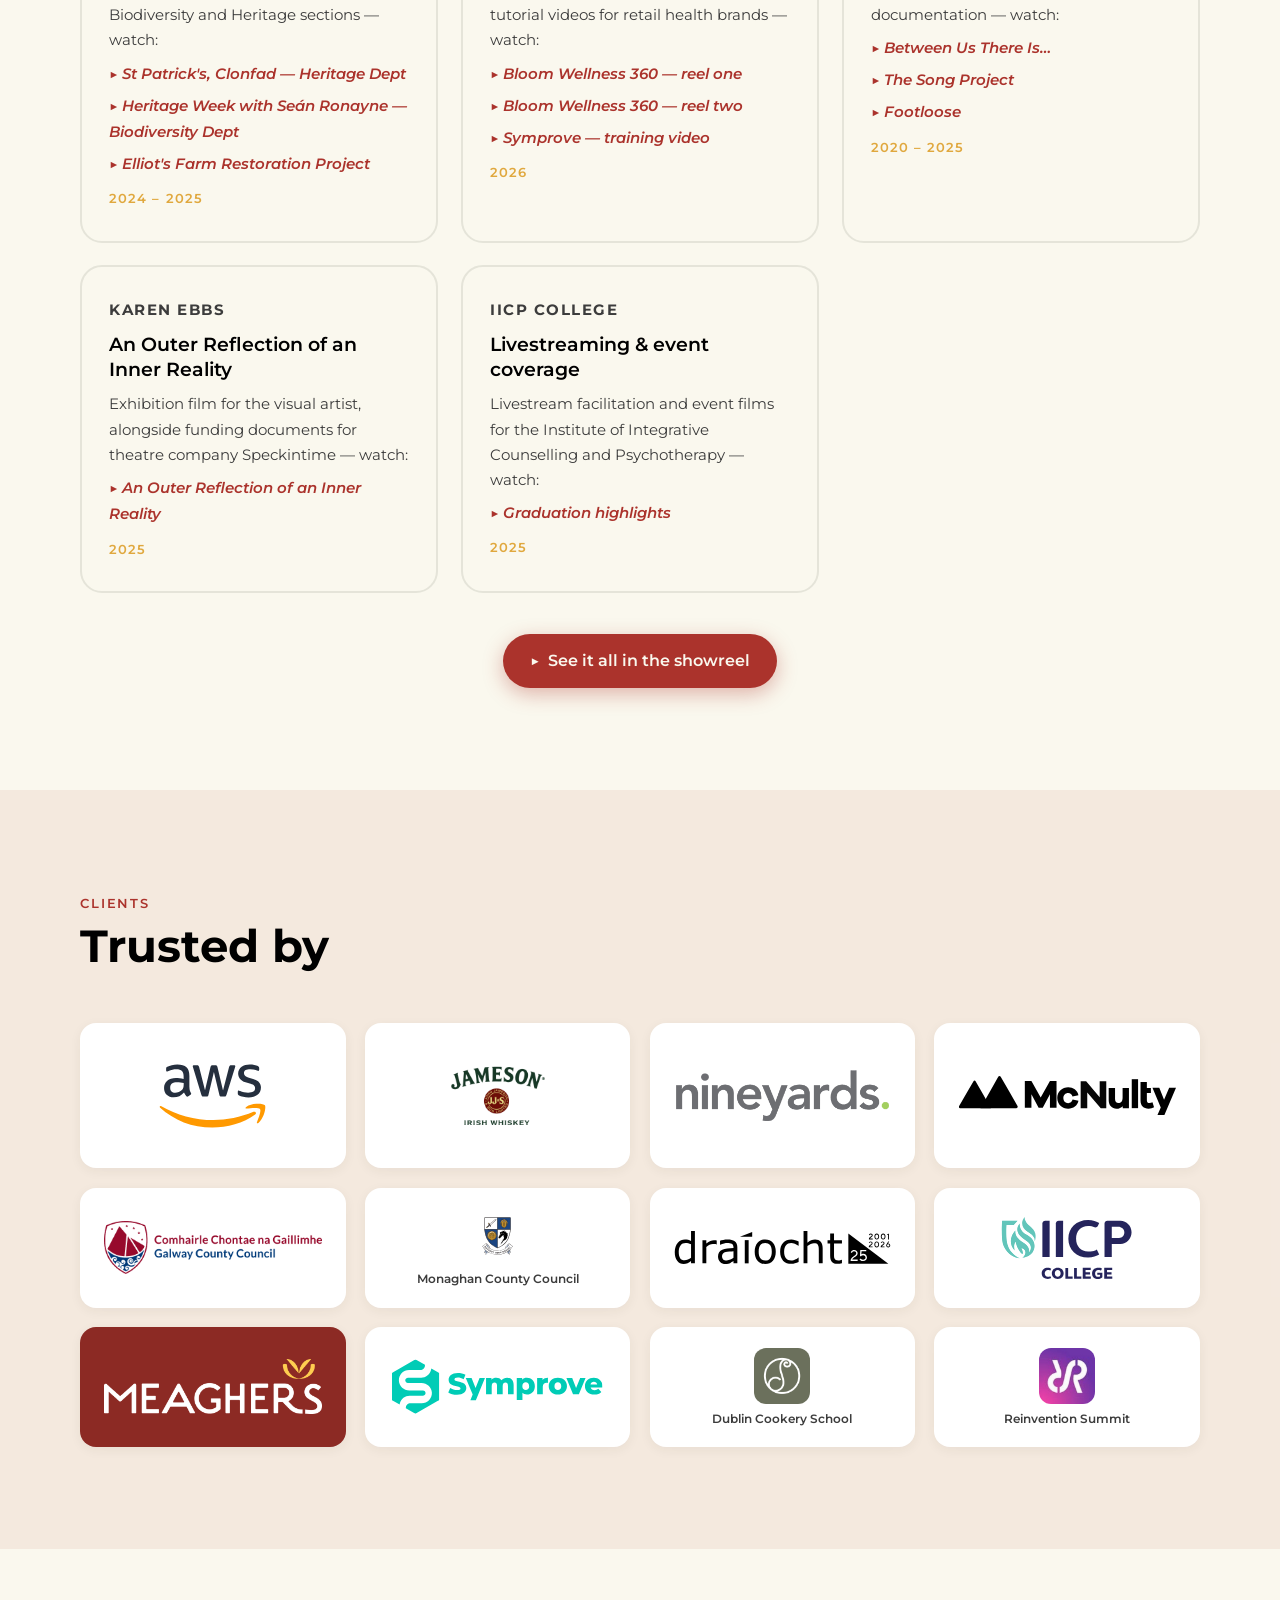
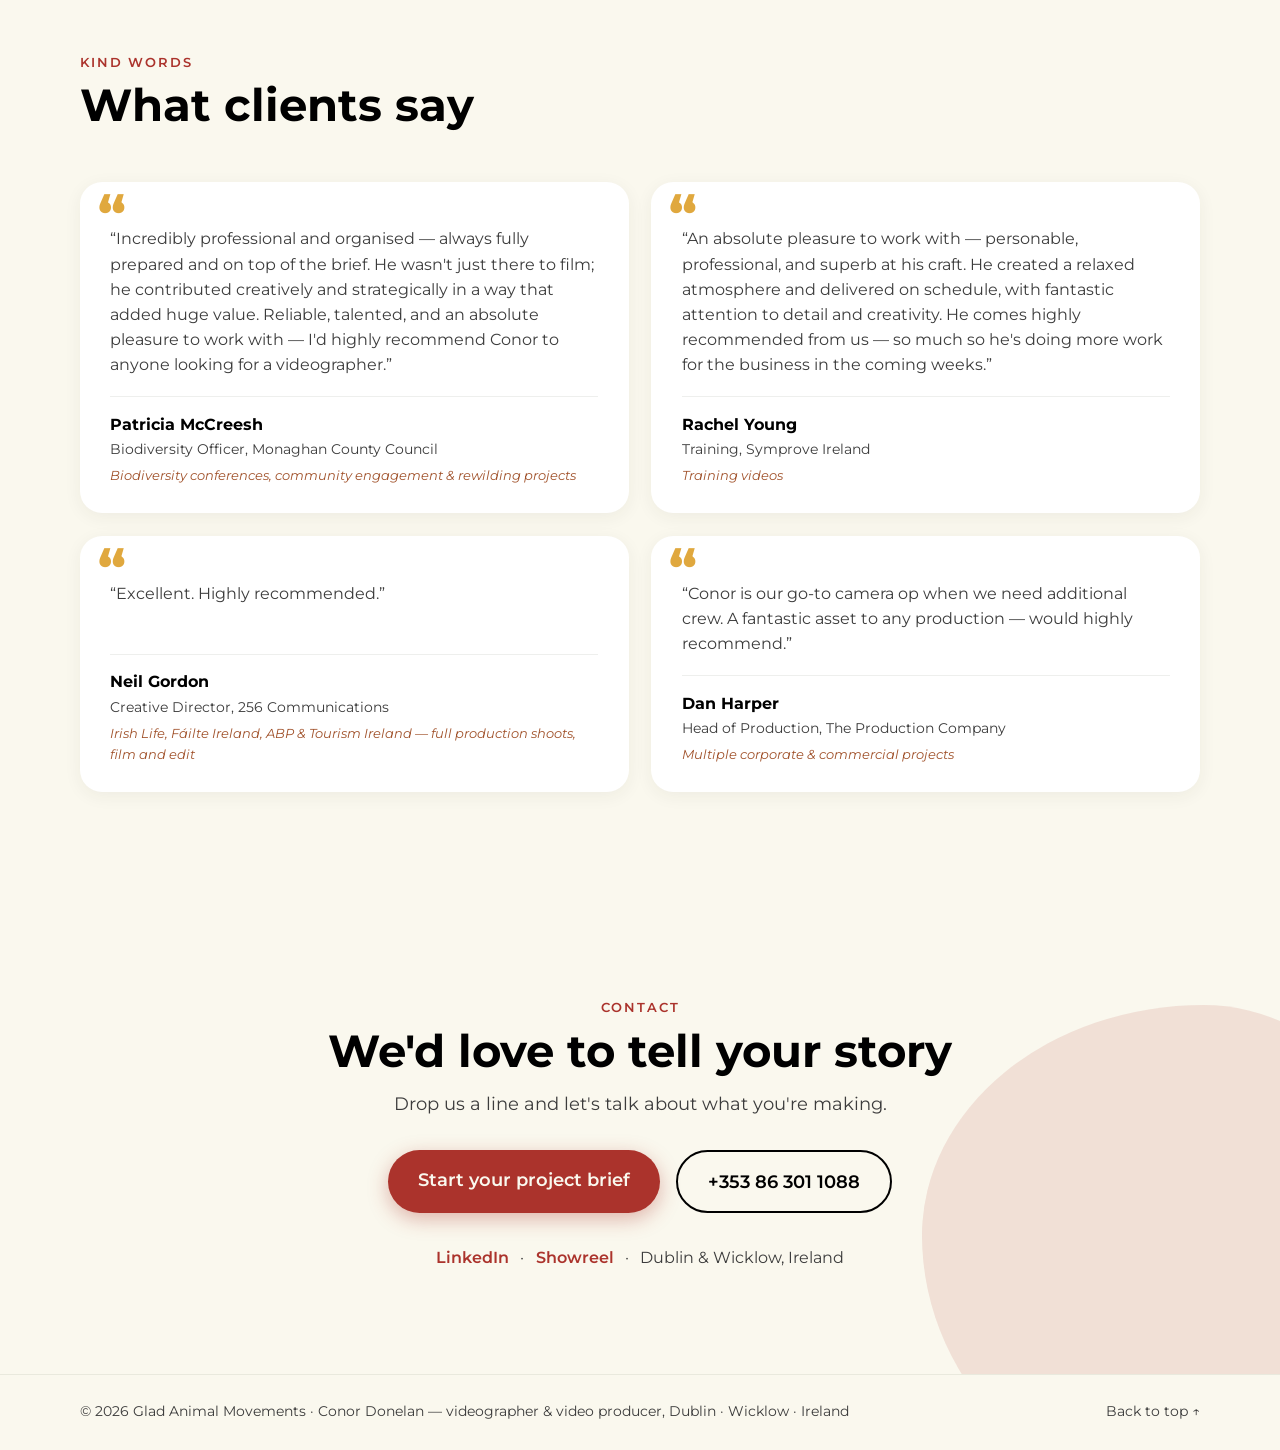
==== commit 47e48b22: "Update hero copy: stagecraft -> storytelling" ====
--- a/index.html
+++ b/index.html
@@ -105,7 +105,7 @@
         <div class="hero__copy reveal">
           <p class="hero__kicker">Videography · Dublin &amp; Wicklow, Ireland</p>
           <h1 class="hero__title">Every <em>story</em> has a <em>soul,</em><br>let <em>us</em> bring <em>yours</em> to life</h1>
-          <p class="hero__sub">Glad Animal Movements is the Dublin &amp; Wicklow-based videography studio of Conor Donelan — bringing fifteen years of performance and stagecraft to corporate, community and arts video production across Ireland.</p>
+          <p class="hero__sub">Glad Animal Movements is the Dublin &amp; Wicklow-based videography studio of Conor Donelan — bringing fifteen years of performance and storytelling to corporate, community and arts video production across Ireland.</p>
           <div class="hero__actions">
             <a class="btn btn--primary" href="#showreel">▶&nbsp; Watch the Showreel</a>
             <a class="btn btn--ghost" href="#contact">Tell us your story</a>
--- a/css/style.css
+++ b/css/style.css
@@ -171,6 +171,7 @@
   width: 100%;
   height: 100%;
   object-fit: cover;
+  object-position: center 25%;
   z-index: -2;
 }
 
@@ -227,10 +228,13 @@
 
 .hero__sub {
   font-size: clamp(1.02rem, 1.6vw, 1.18rem);
-  color: rgba(250, 248, 238, 0.88);
+  color: rgba(250, 248, 238, 0.92);
   max-width: 34em;
   margin-bottom: 2rem;
   text-shadow: 0 1px 12px rgba(0, 0, 0, 0.3);
+  background: rgba(16, 22, 14, 0.45);
+  padding: 0.85em 1.1em;
+  border-radius: 14px;
 }
 
 .hero__actions {
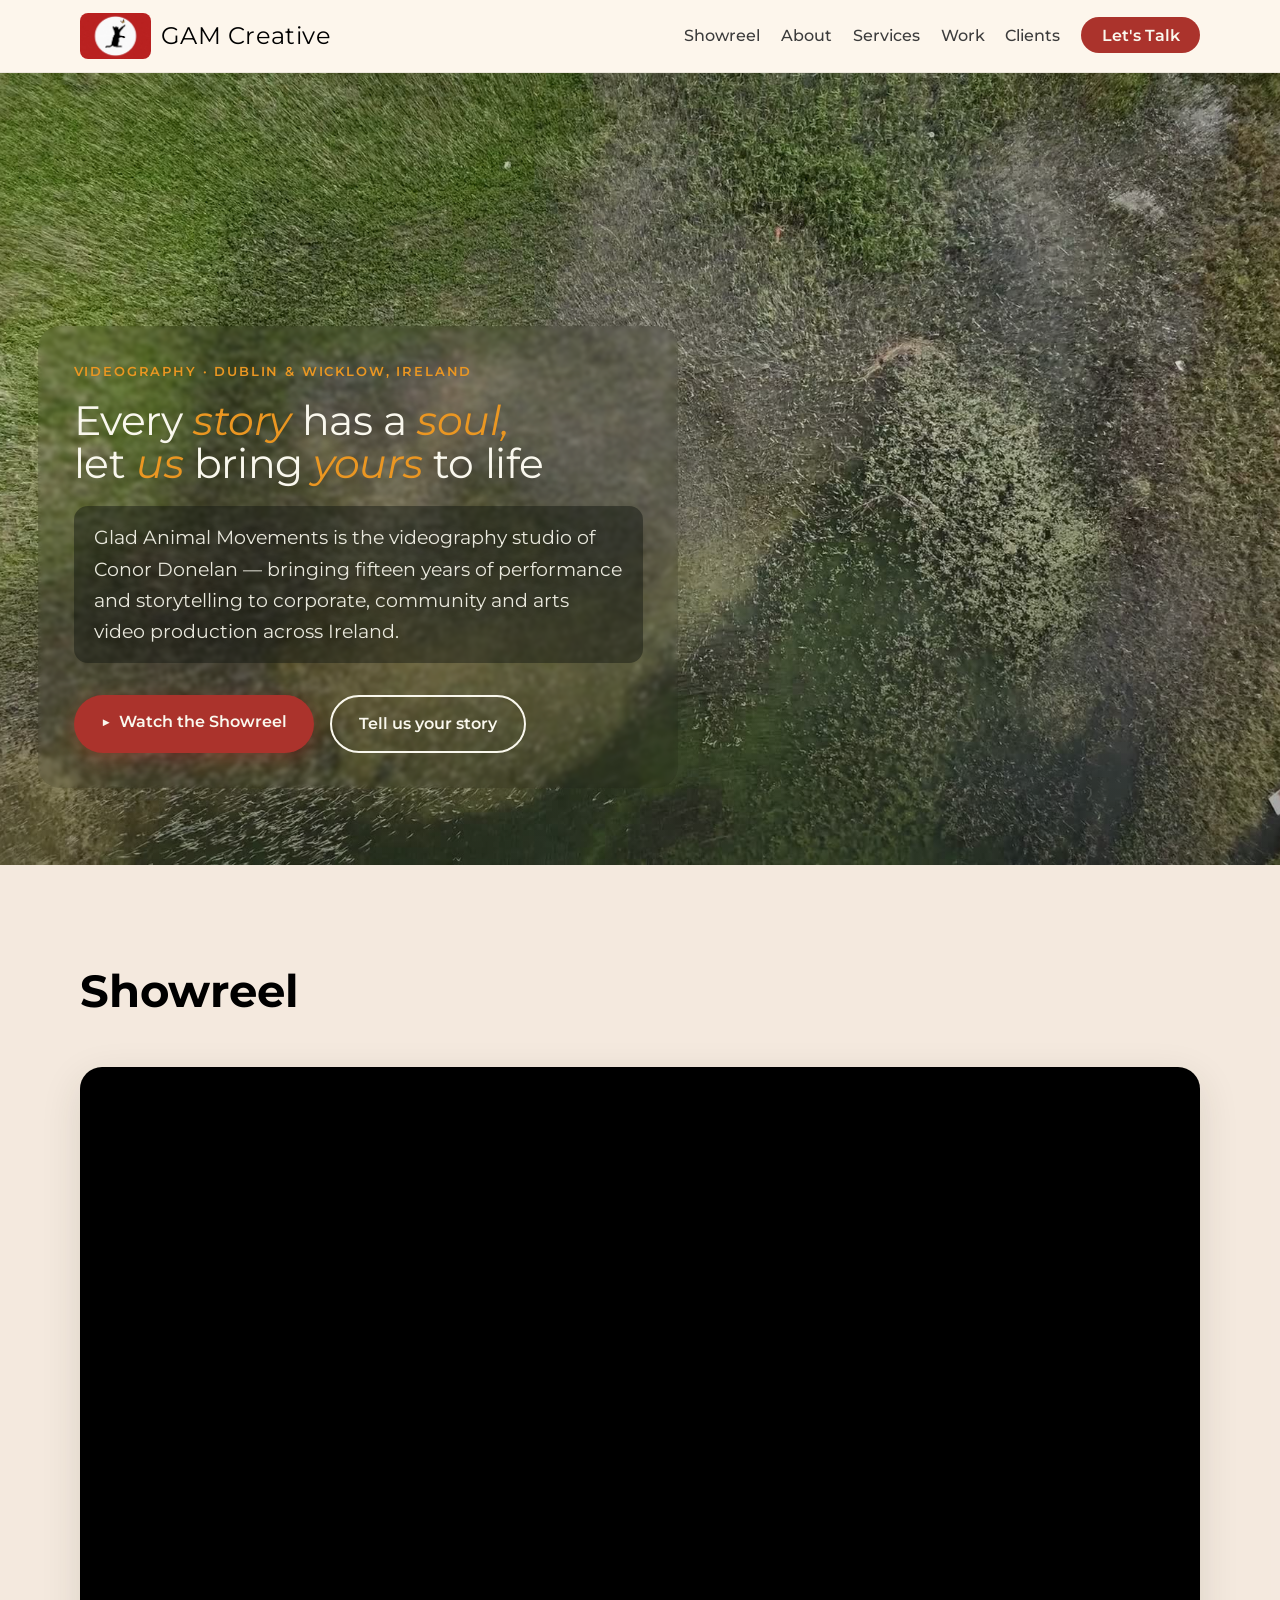
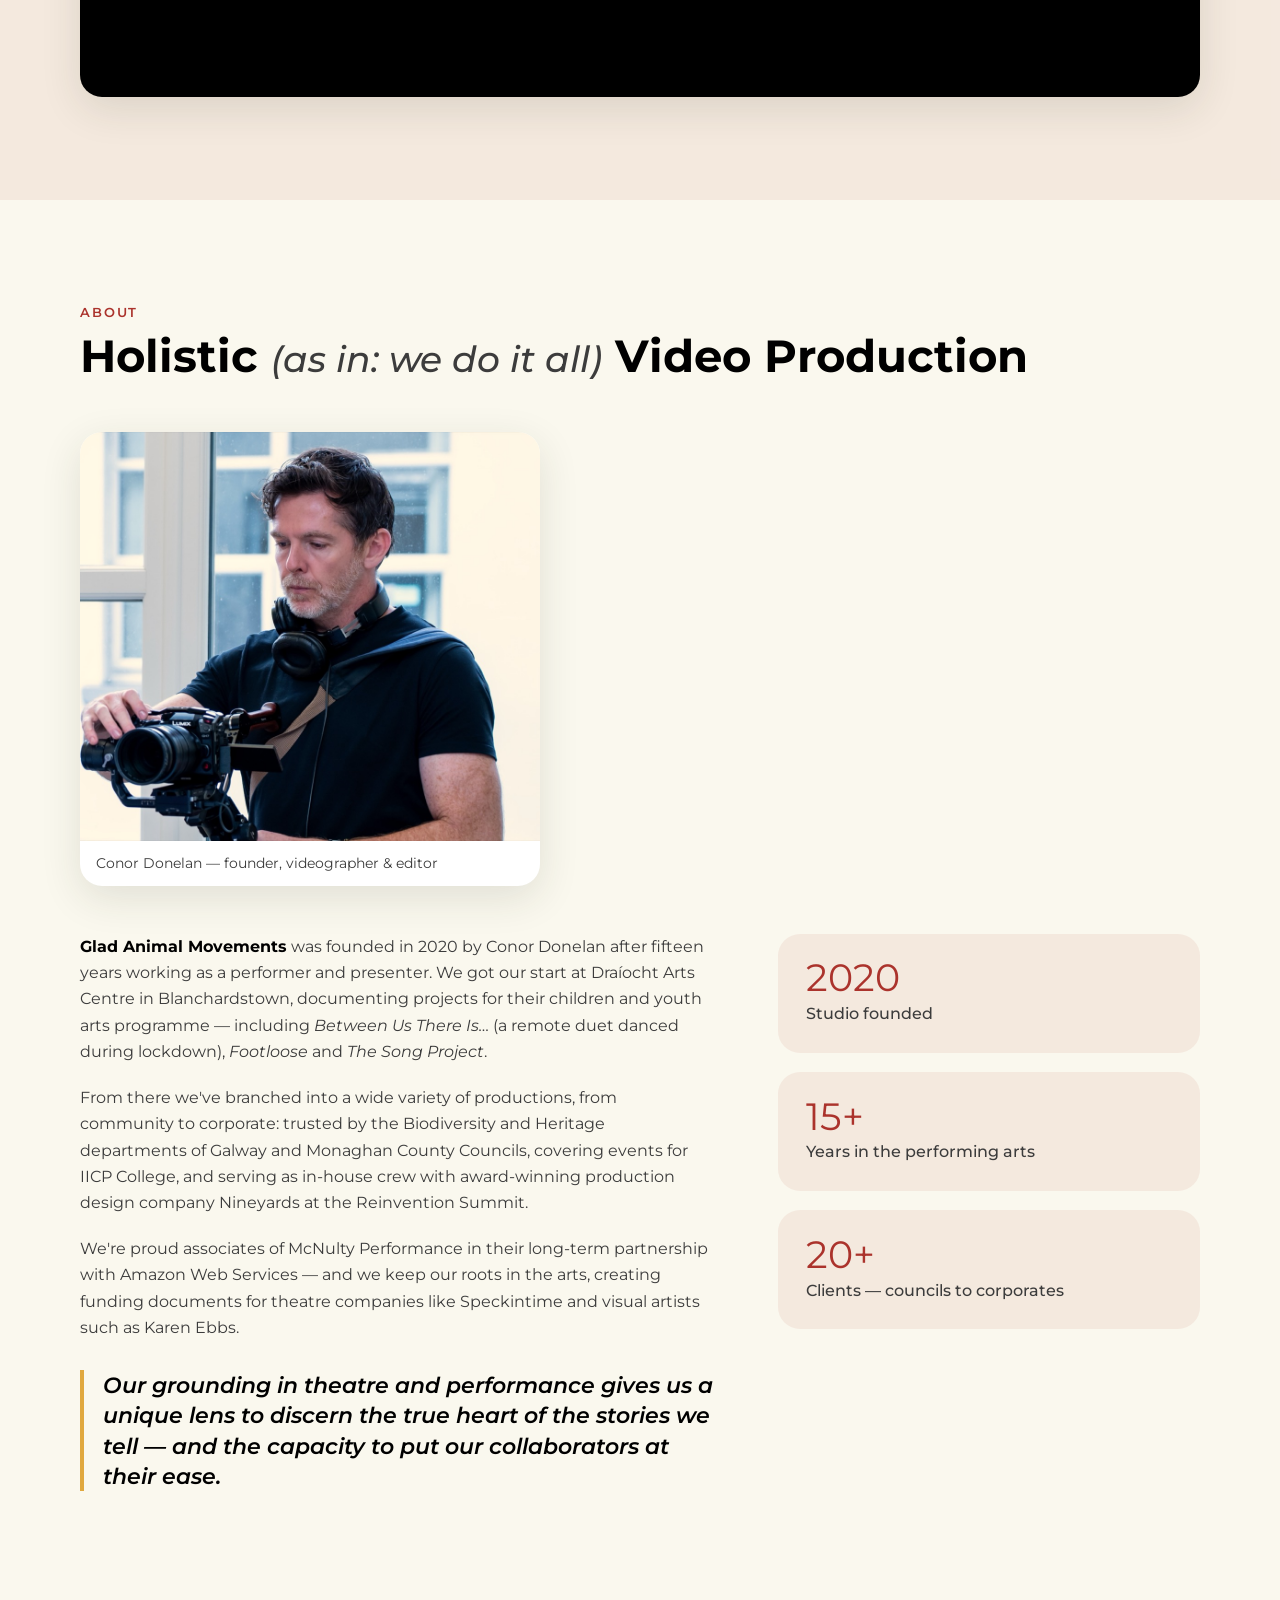
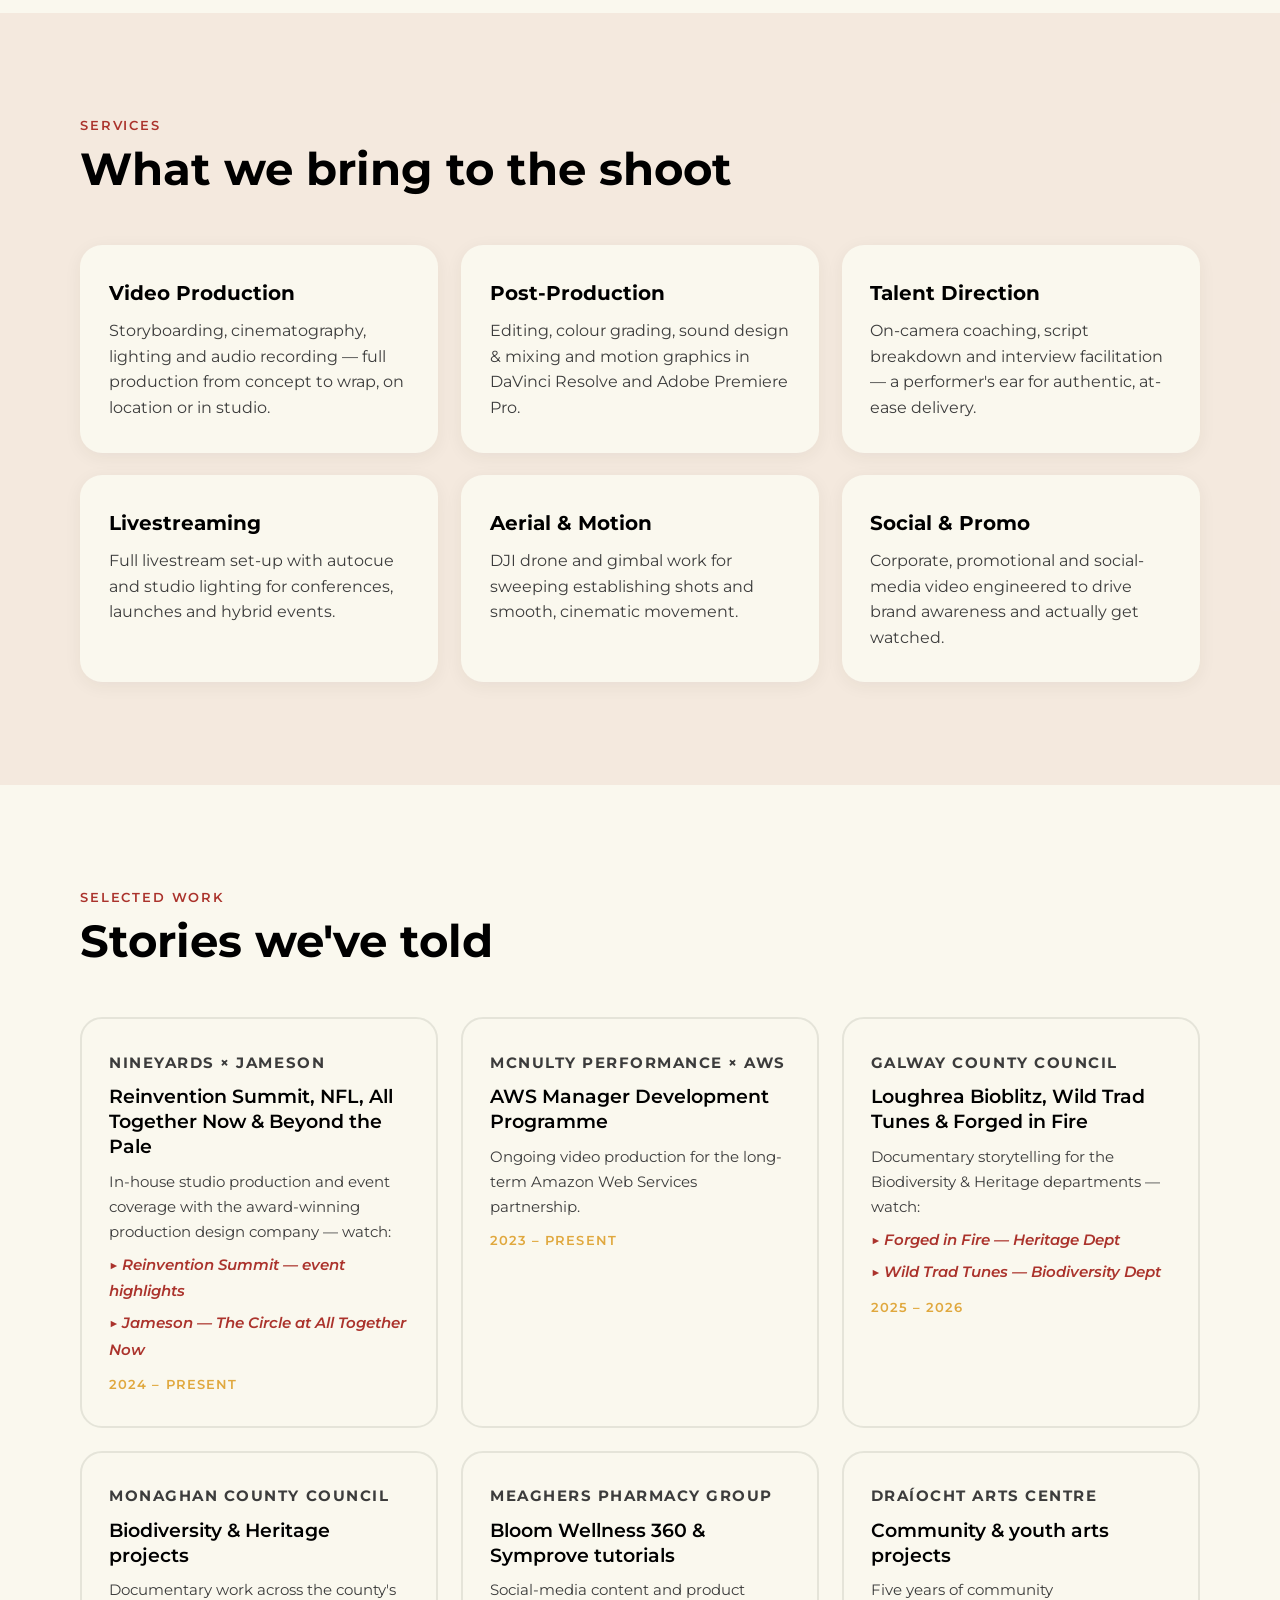
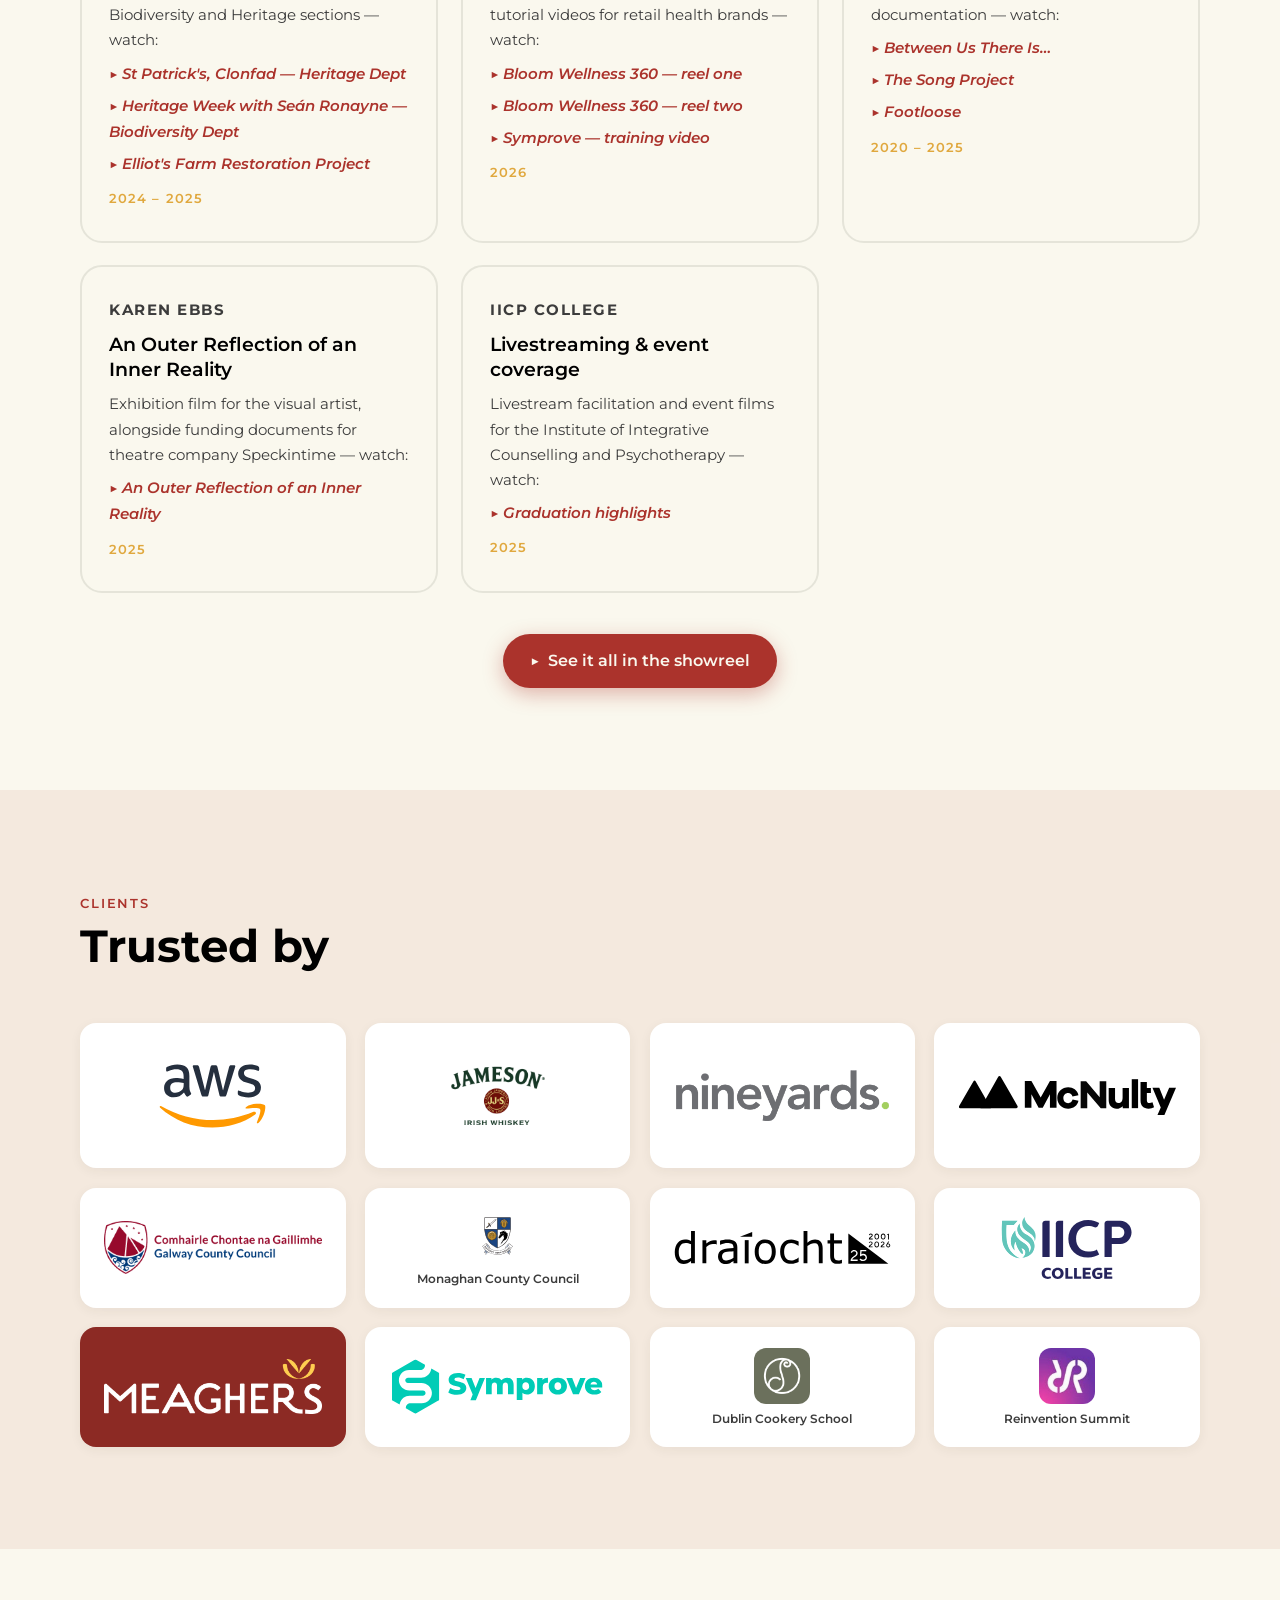
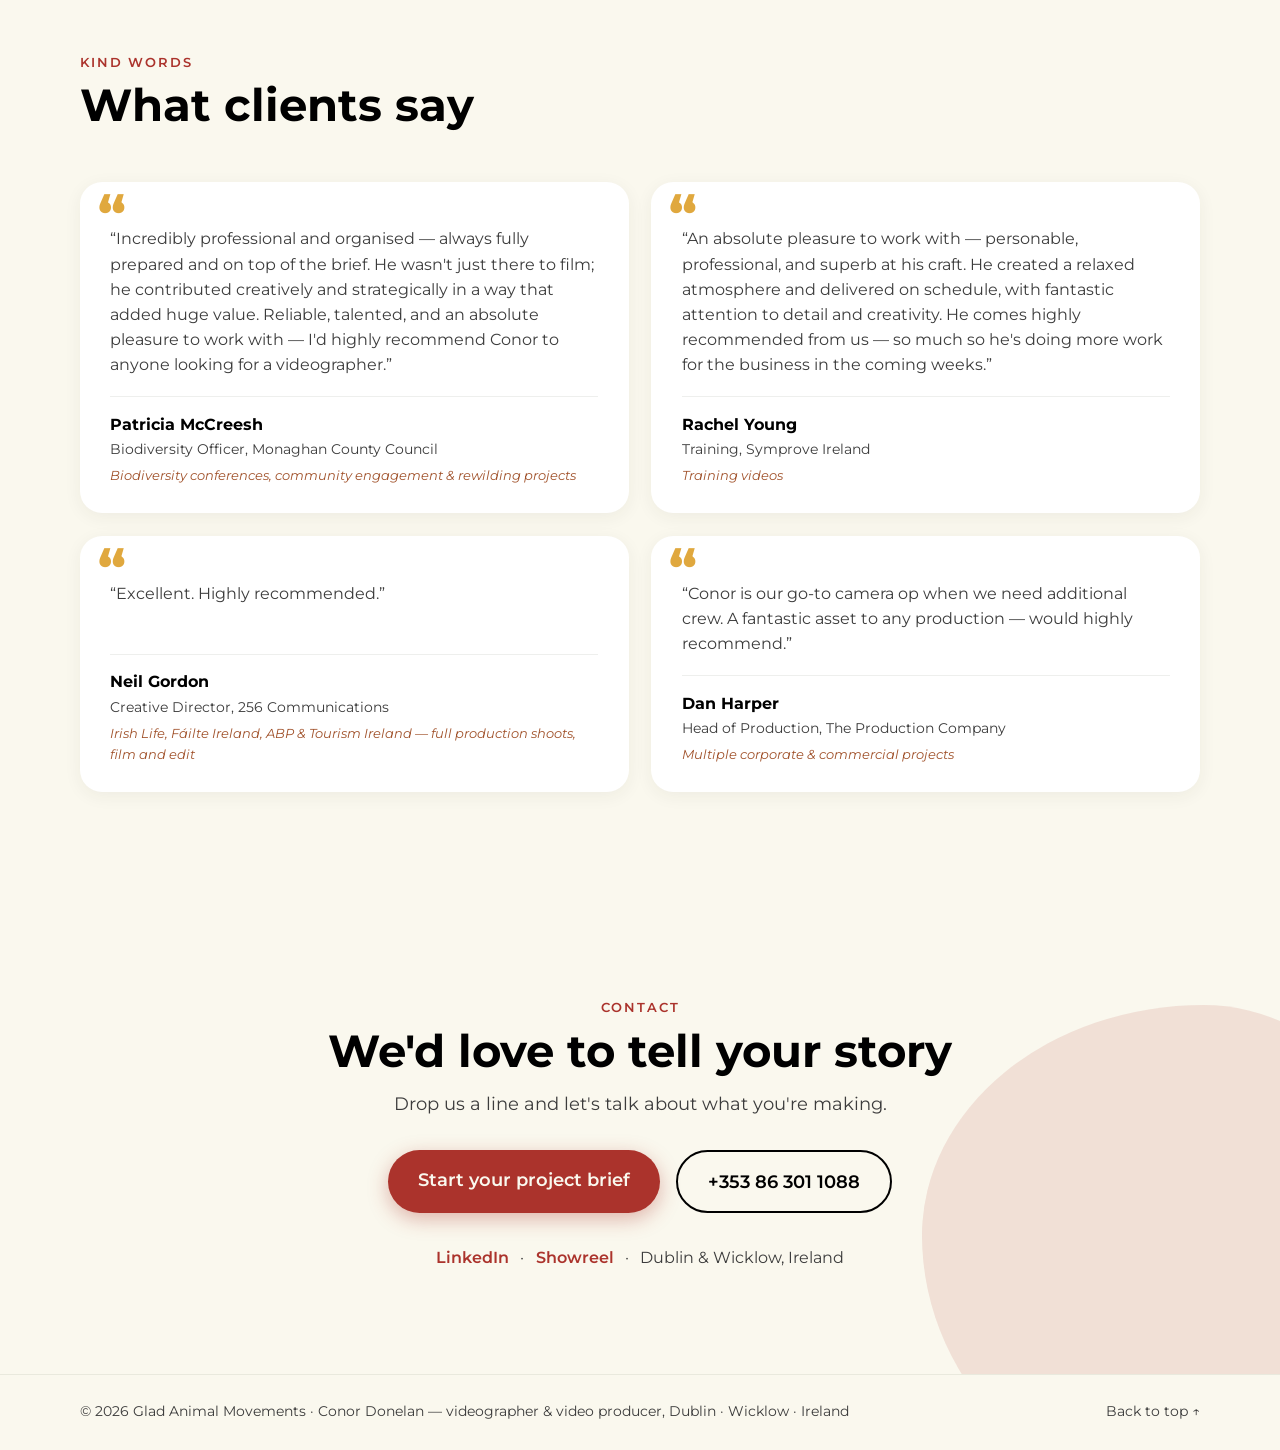
==== commit f1a464f7: "Remove Dublin & Wicklow-based from hero subtext" ====
--- a/index.html
+++ b/index.html
@@ -105,7 +105,7 @@
         <div class="hero__copy reveal">
           <p class="hero__kicker">Videography · Dublin &amp; Wicklow, Ireland</p>
           <h1 class="hero__title">Every <em>story</em> has a <em>soul,</em><br>let <em>us</em> bring <em>yours</em> to life</h1>
-          <p class="hero__sub">Glad Animal Movements is the Dublin &amp; Wicklow-based videography studio of Conor Donelan — bringing fifteen years of performance and storytelling to corporate, community and arts video production across Ireland.</p>
+          <p class="hero__sub">Glad Animal Movements is the videography studio of Conor Donelan — bringing fifteen years of performance and storytelling to corporate, community and arts video production across Ireland.</p>
           <div class="hero__actions">
             <a class="btn btn--primary" href="#showreel">▶&nbsp; Watch the Showreel</a>
             <a class="btn btn--ghost" href="#contact">Tell us your story</a>
